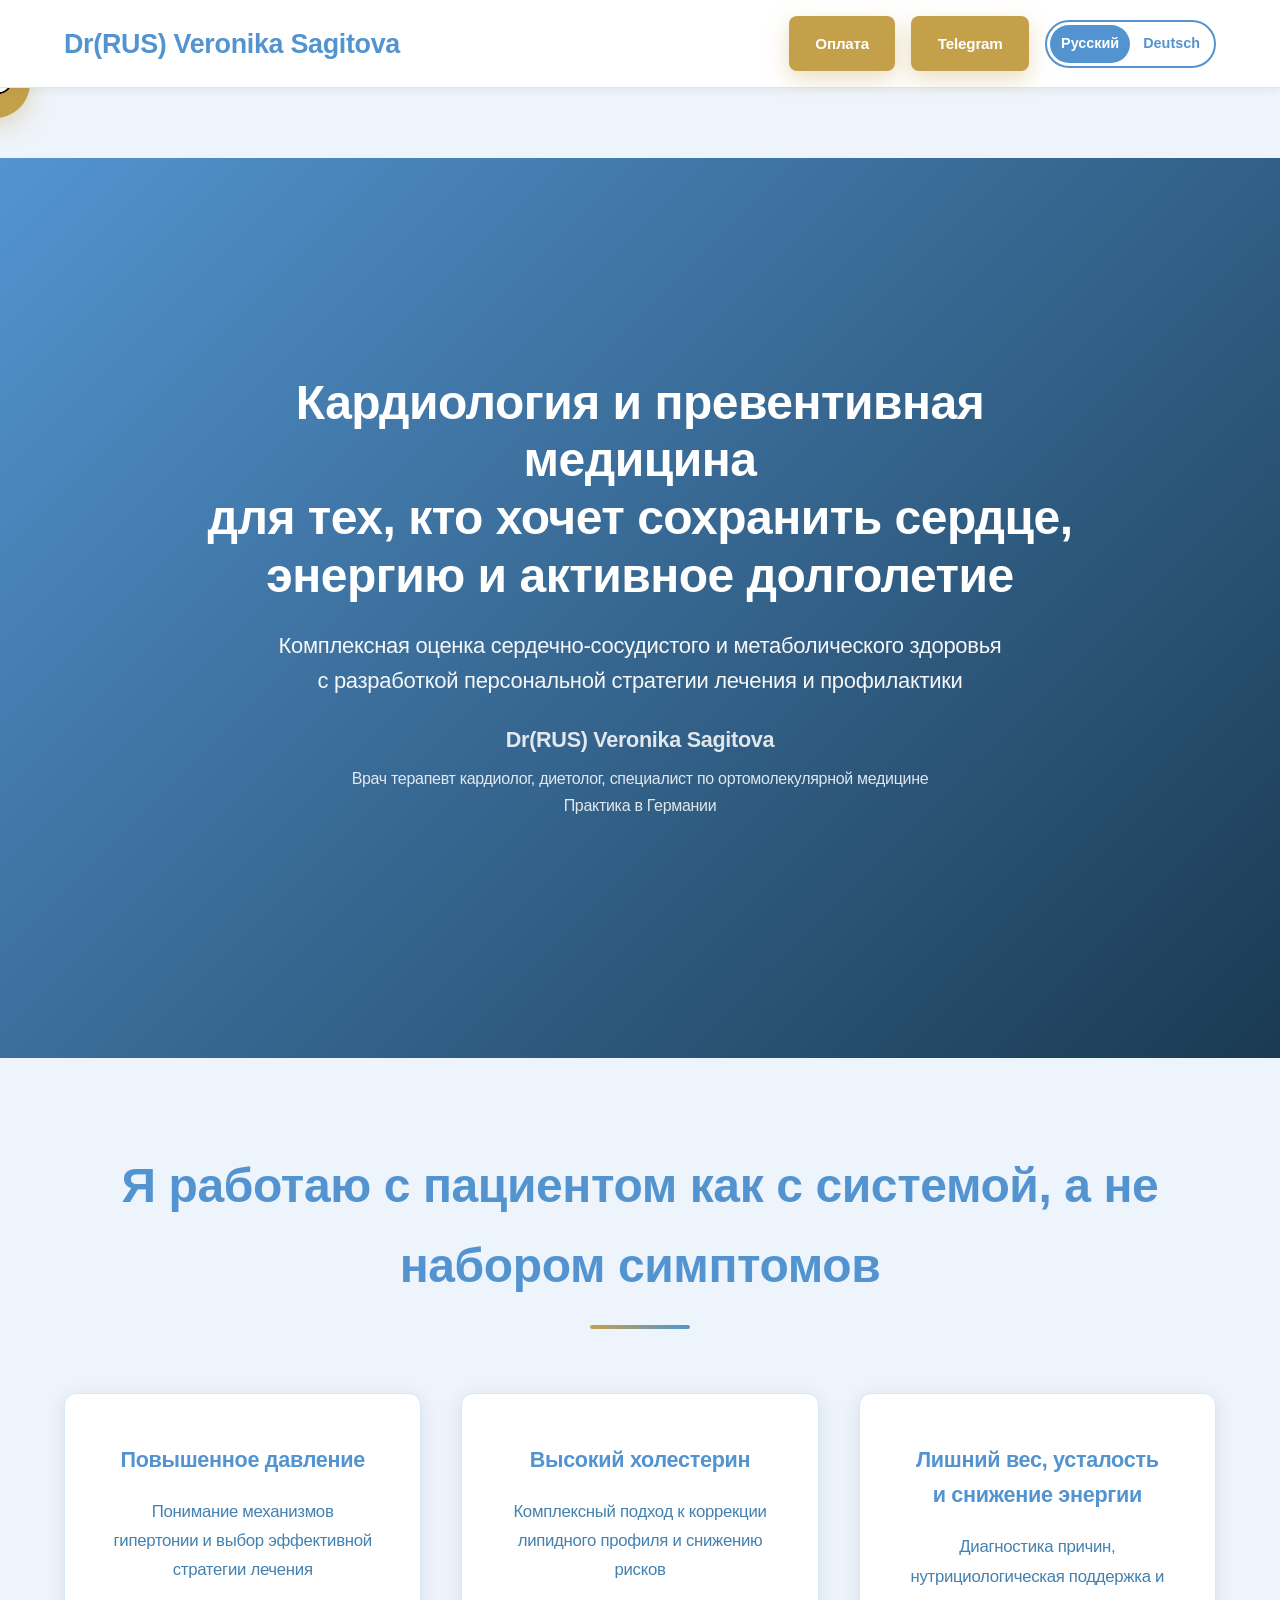
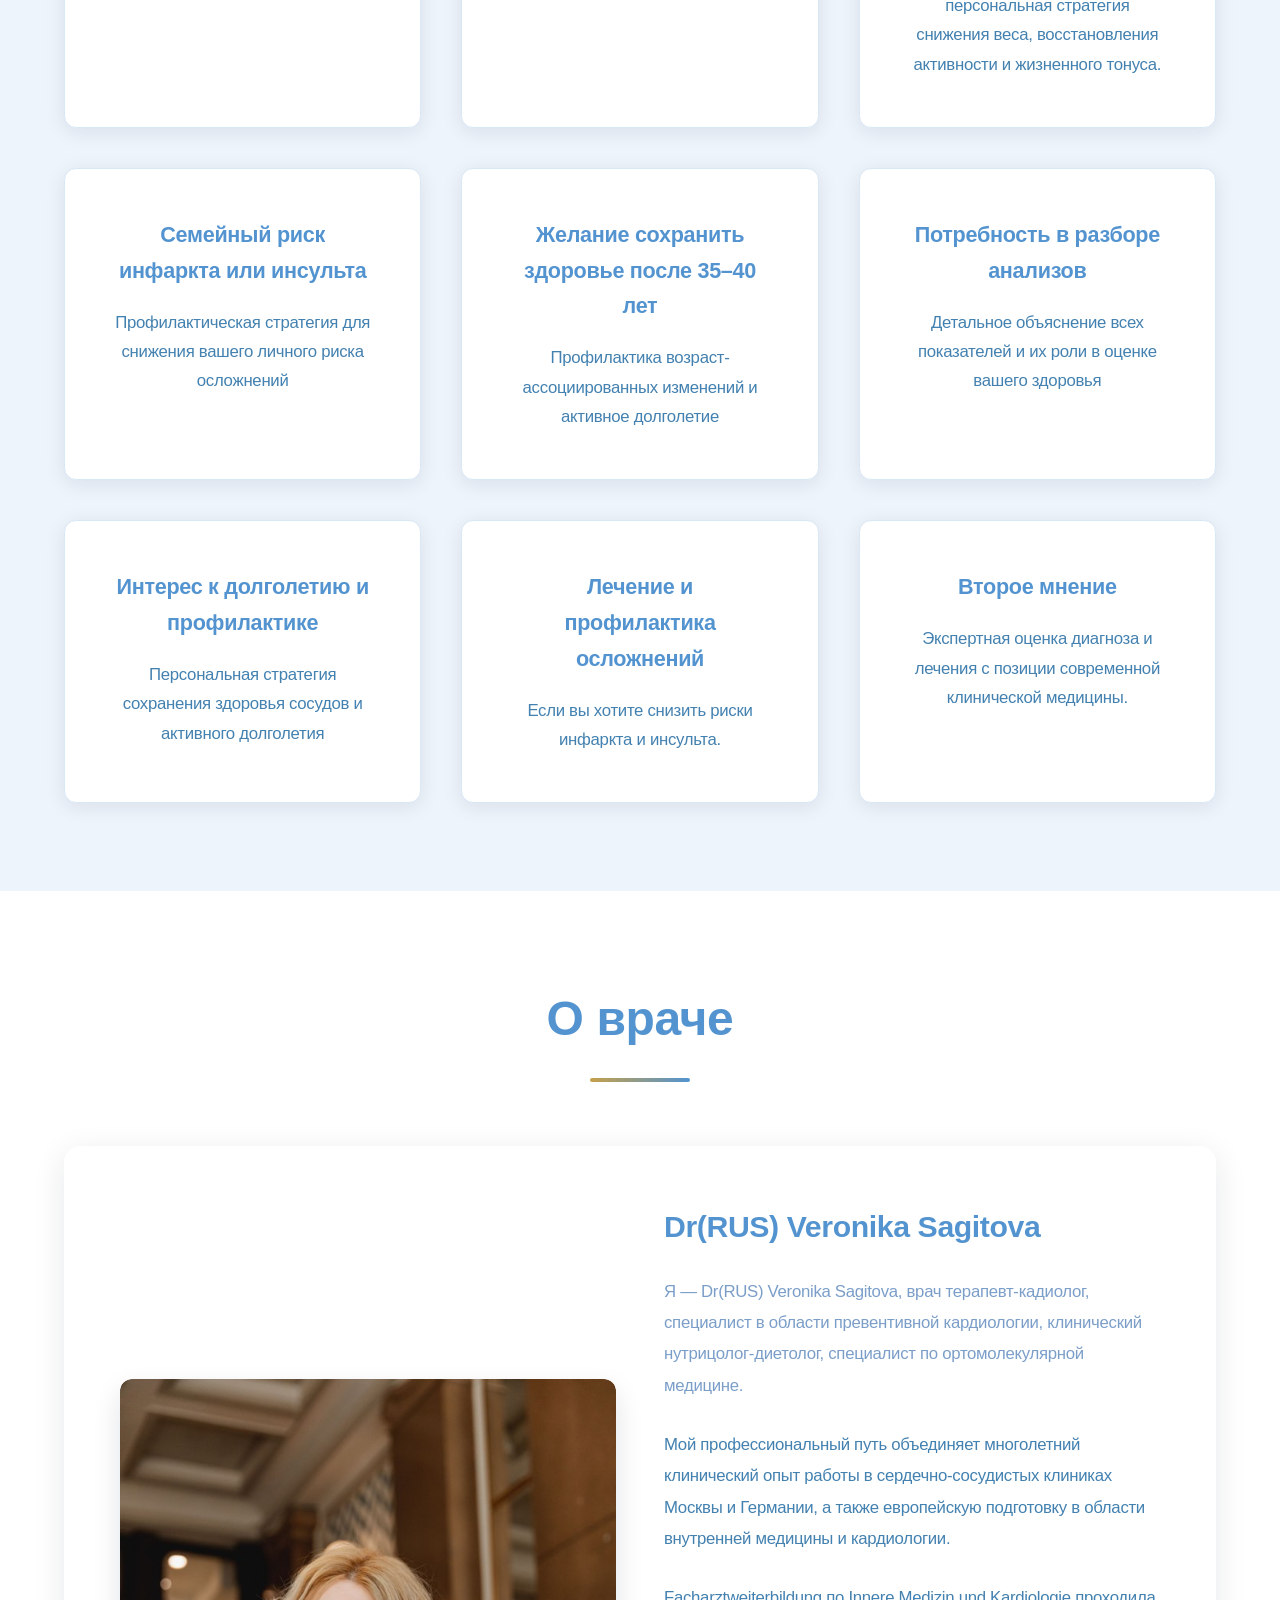
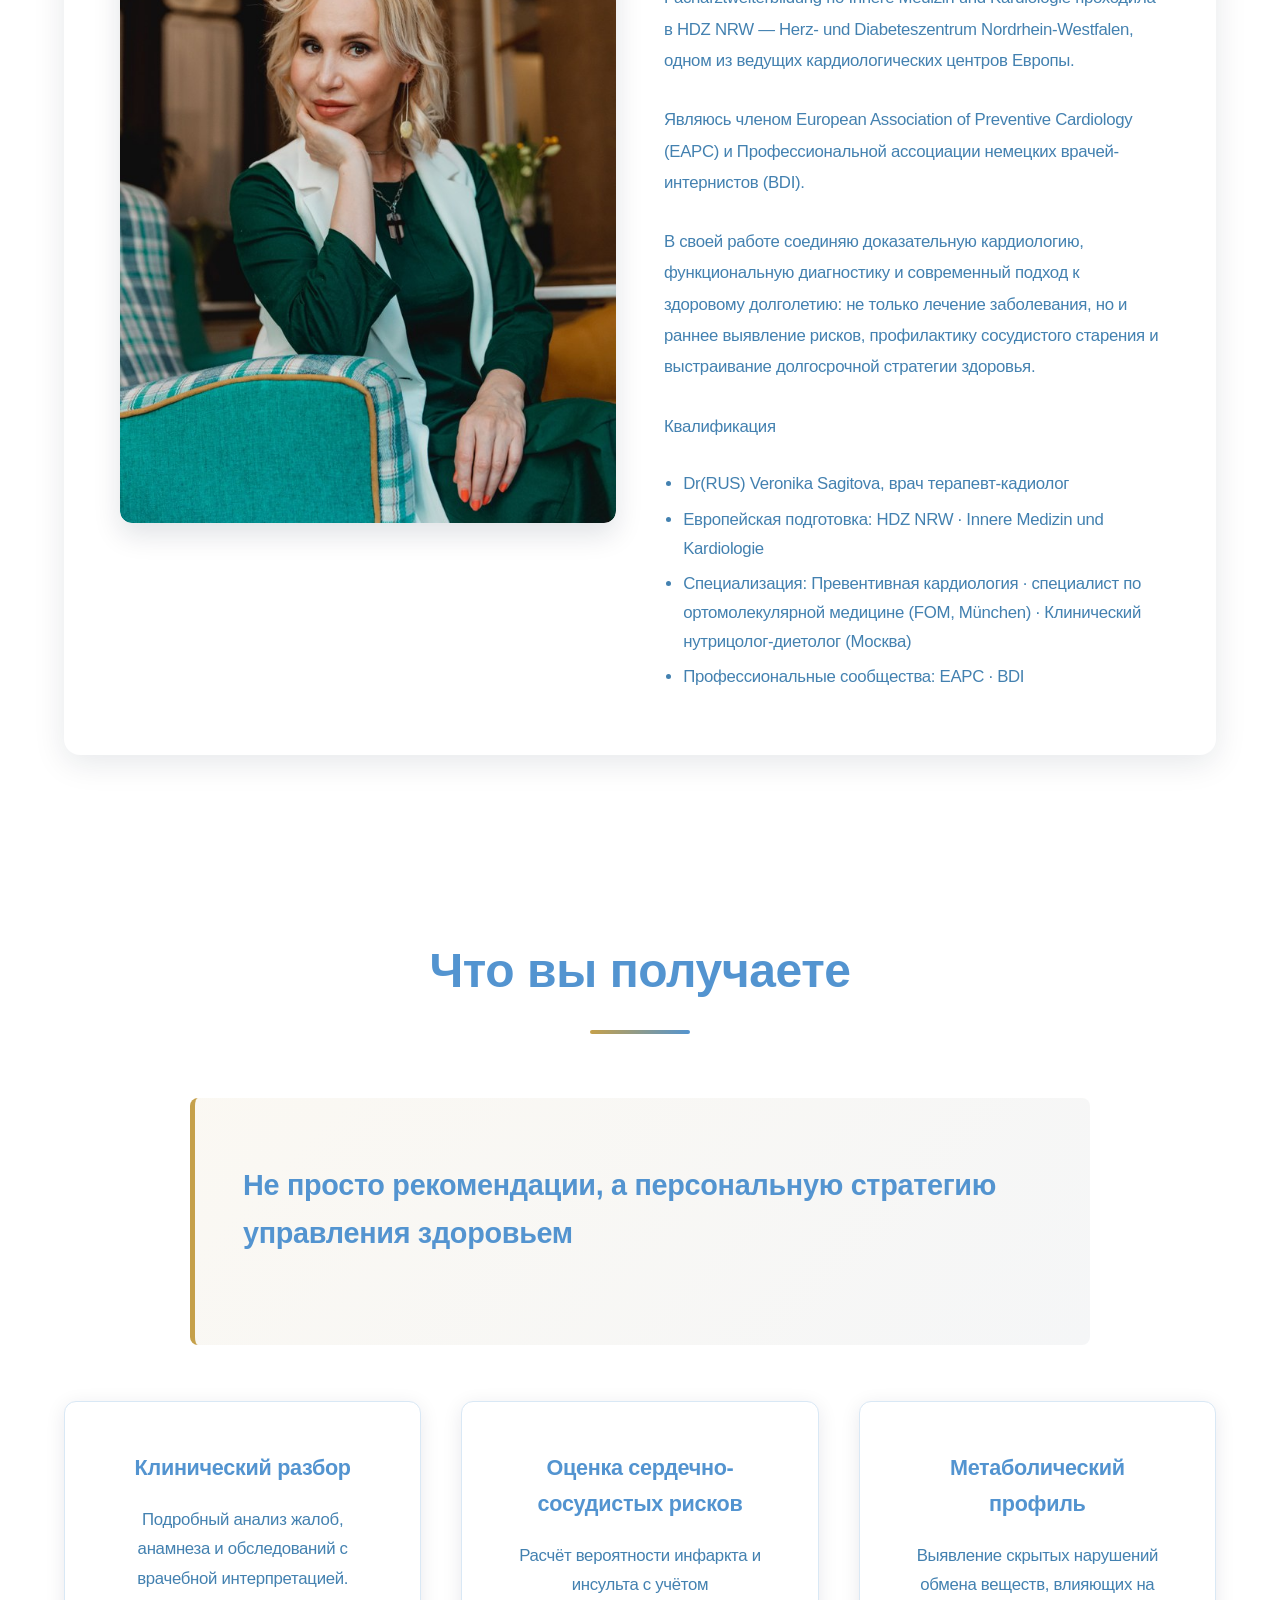
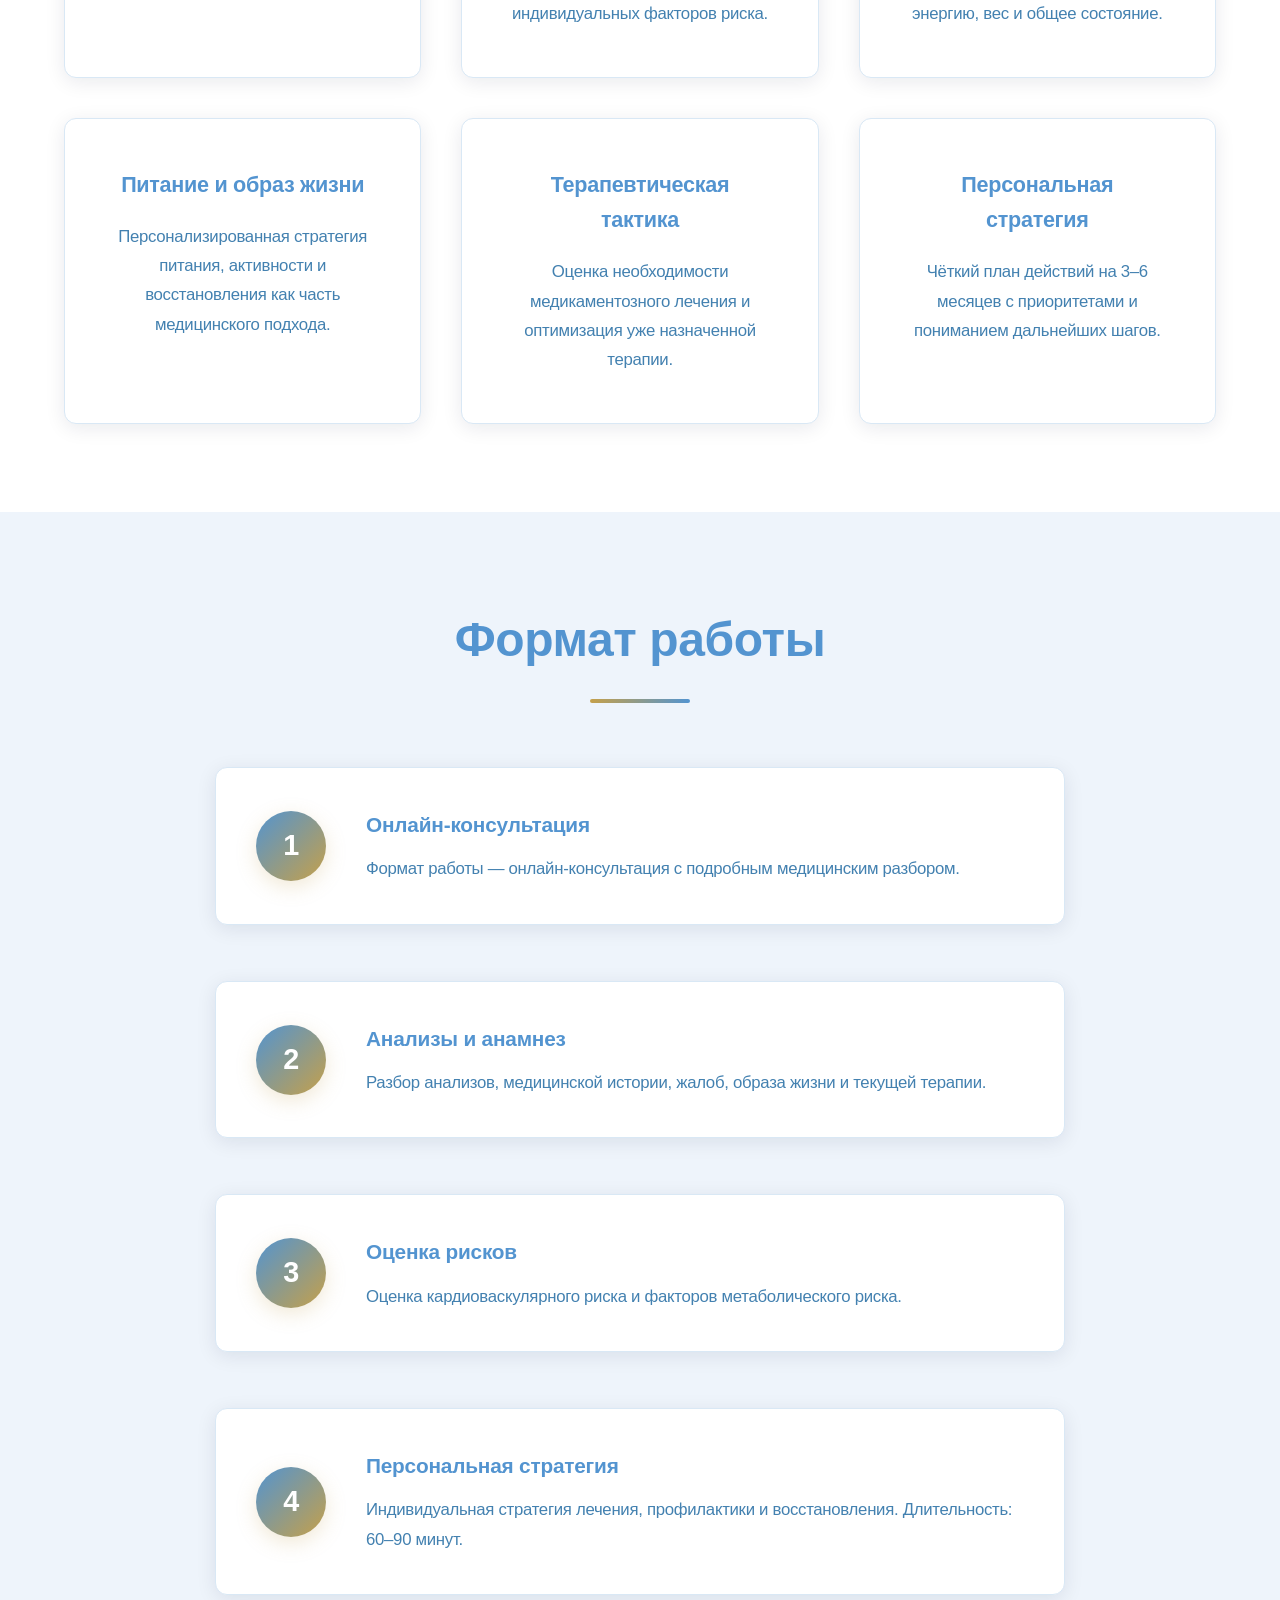
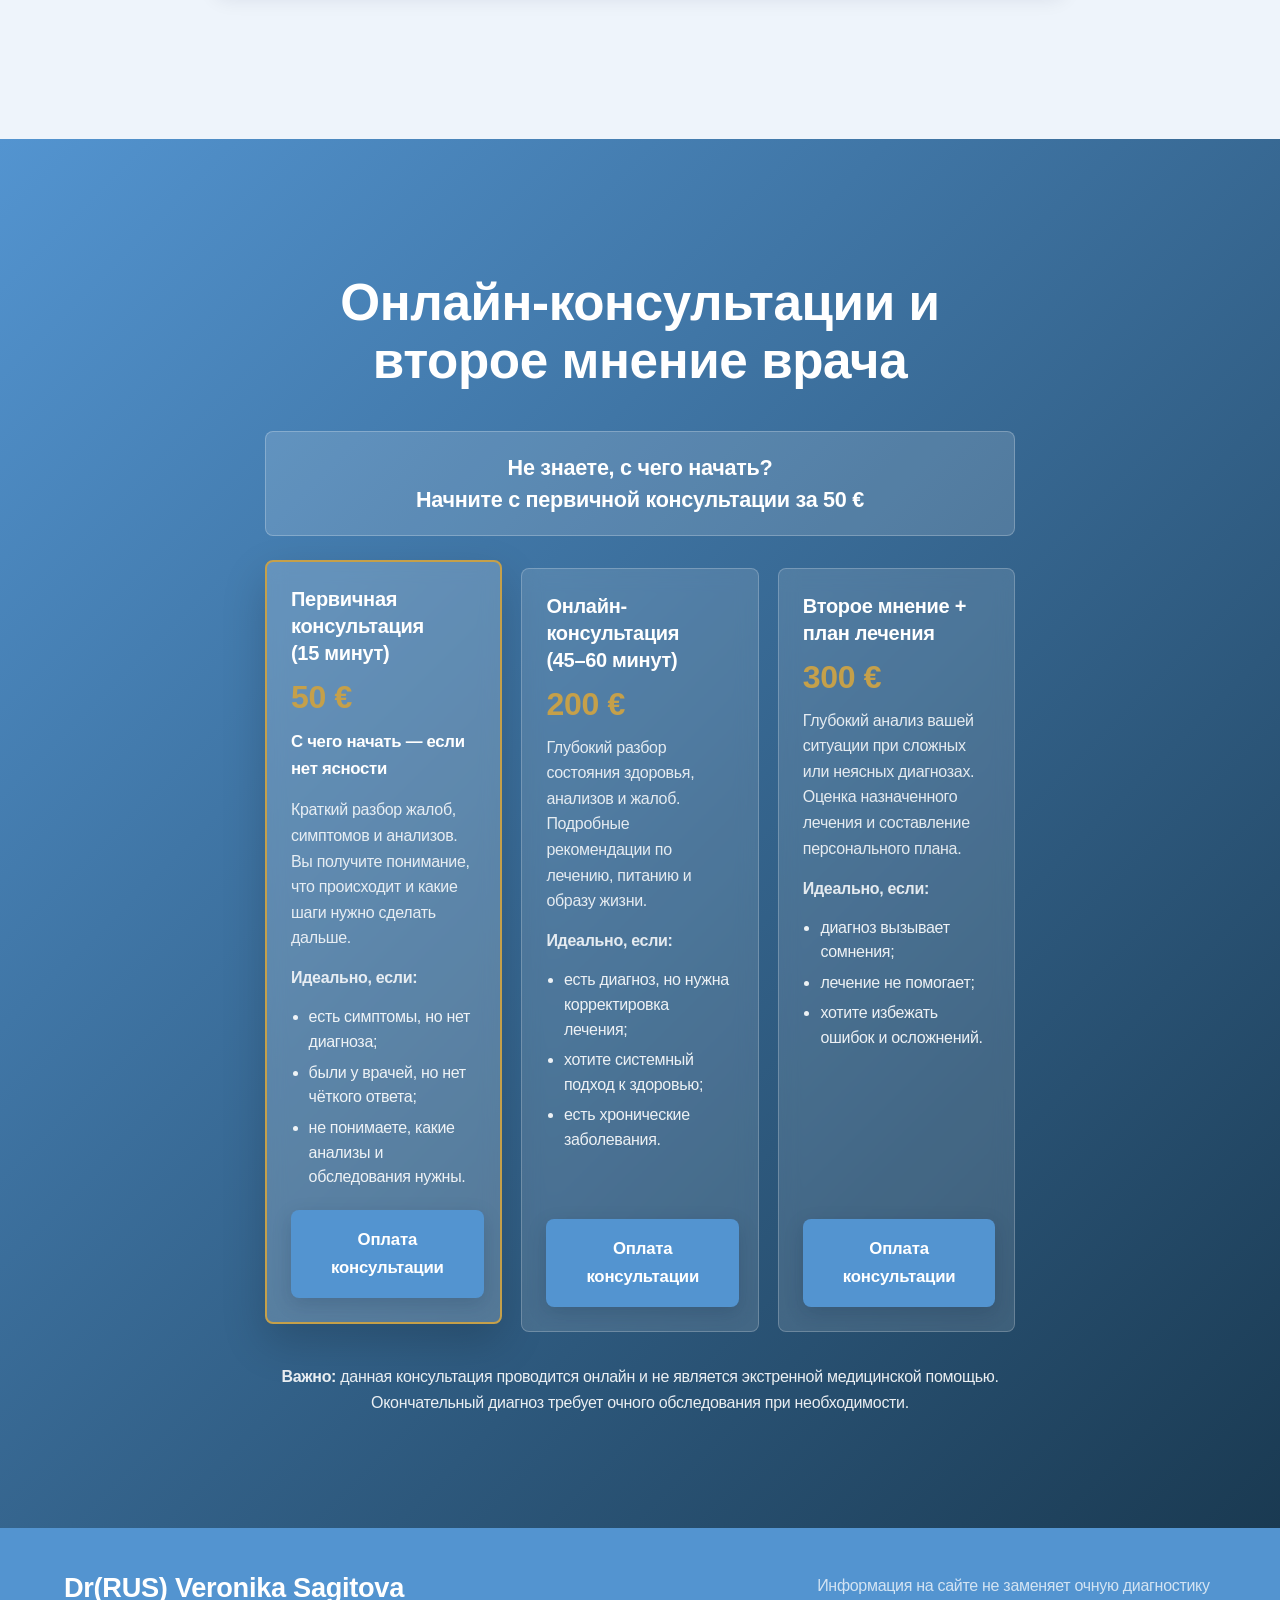
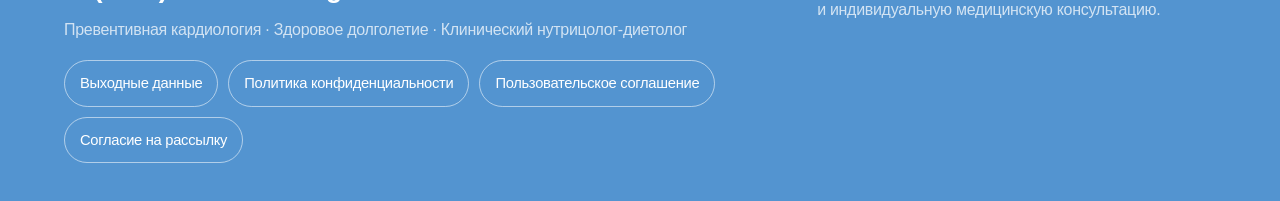
==== landing/index.html @ 9f0d7fa9 "Normalize website file line endings" ====
<!DOCTYPE html>
<html lang="ru">
<head>
    <meta charset="UTF-8">
    <meta name="viewport" content="width=device-width, initial-scale=1.0">
    <title>Dr(RUS) Veronika Sagitova | Профилактическая кардиология и долголетие</title>
    <style>
        * {
            margin: 0;
            padding: 0;
            box-sizing: border-box;
        }

        :root {
            --primary-color: #5394d0;
            --accent-gold: #c5a04a;
            --light-bg: #eef4fb;
            --white: #ffffff;
            --dark-text: #7b9ec9;
            --light-text: #4381b0;
            --border-color: #d9e8f5;
            --transition: all 0.4s cubic-bezier(0.4, 0, 0.2, 1);
        }

        html {
            scroll-behavior: smooth;
        }

        body {
            font-family: -apple-system, BlinkMacSystemFont, 'Segoe UI', 'Roboto', 'Oxygen', 'Ubuntu', 'Cantarell', sans-serif;
            background-color: var(--light-bg);
            color: var(--dark-text);
            line-height: 1.65;
            font-weight: 400;
            letter-spacing: -0.3px;
        }

        /* Header */
        header {
            background-color: var(--white);
            padding: 1rem 0;
            border-bottom: 1px solid var(--border-color);
            position: sticky;
            top: 0;
            z-index: 100;
            box-shadow: 0 2px 8px rgba(0, 26, 51, 0.06);
        }

        .header-content {
            max-width: 1200px;
            margin: 0 auto;
            padding: 0 1.5rem;
            display: flex;
            justify-content: space-between;
            align-items: center;
        }

        .logo {
            font-size: 1.5rem;
            font-weight: 700;
            color: var(--primary-color);
            text-decoration: none;
        }

        .logo span {
            color: var(--accent-gold);
        }

        .logo .logo-first {
            color: #4f9f75;
        }

        .logo .logo-last {
            color: var(--accent-gold);
        }
        .header-links {
            display: flex;
            align-items: center;
            gap: 1rem;
            flex-wrap: wrap;
        }

        .header-links a {
            color: var(--primary-color);
            text-decoration: none;
            font-size: 0.95rem;
            padding: 0.65rem 0.85rem;
            border-radius: 8px;
            transition: var(--transition);
        }

        .header-links a:hover {
            background-color: rgba(201, 169, 97, 0.12);
        }

        .header-links .btn {
            min-width: auto;
            padding: 0.9rem 1.4rem;
            font-size: 0.95rem;
        }

        .header-links .payment-cta,
        .header-links .telegram-cta {
            background-color: var(--accent-gold);
            color: var(--white);
            font-weight: 700;
            padding: 0.95rem 1.65rem;
            box-shadow: 0 8px 22px rgba(197, 160, 74, 0.35);
        }

        .header-links .payment-cta:hover,
        .header-links .telegram-cta:hover {
            background-color: #b58d36;
            color: var(--white);
            transform: translateY(-2px);
            box-shadow: 0 12px 28px rgba(197, 160, 74, 0.45);
        }

        .header-links .whatsapp-cta {
            background-color: #4f9f75;
            color: var(--white);
            font-weight: 700;
            padding: 0.95rem 1.35rem;
            box-shadow: 0 8px 22px rgba(79, 159, 117, 0.28);
        }

        .header-links .whatsapp-cta:hover {
            background-color: #3f8560;
            color: var(--white);
            transform: translateY(-2px);
            box-shadow: 0 12px 28px rgba(79, 159, 117, 0.38);
        }

        .hero-location {
            font-size: 1rem;
            opacity: 0.85;
            margin-bottom: 1.5rem;
            line-height: 1.7;
            max-width: 720px;
            margin-left: auto;
            margin-right: auto;
        }

        /* Buttons */
        .btn {
            padding: 1rem 2.5rem;
            border: none;
            border-radius: 8px;
            font-size: 1.05rem;
            font-weight: 600;
            cursor: pointer;
            transition: var(--transition);
            text-decoration: none;
            display: inline-block;
            text-align: center;
            box-shadow: 0 6px 20px rgba(0, 26, 51, 0.16);
            letter-spacing: -0.2px;
        }

        .btn-primary {
            background-color: var(--primary-color);
            color: var(--white);
        }

        .btn-primary:hover {
            background-color: #000d1a;
            transform: translateY(-4px);
            box-shadow: 0 12px 28px rgba(0, 26, 51, 0.3);
        }

        .btn-secondary {
            background-color: var(--accent-gold);
            color: var(--white);
        }

        .btn-secondary:hover {
            background-color: #b8985a;
            transform: translateY(-4px);
            box-shadow: 0 12px 28px rgba(201, 169, 97, 0.35);
        }

        /* Floating Button */
        .floating-btn {
            position: fixed;
            bottom: 2.5rem;
            right: 2.5rem;
            z-index: 1000;
            width: 70px;
            height: 70px;
            border-radius: 50%;
            background-color: var(--accent-gold);
            color: var(--white);
            display: flex;
            align-items: center;
            justify-content: center;
            font-size: 1.8rem;
            box-shadow: 0 8px 24px rgba(201, 169, 97, 0.4);
            transition: var(--transition);
            text-decoration: none;
            border: none;
            cursor: pointer;
        }

        .floating-btn:hover {
            transform: scale(1.12);
            box-shadow: 0 12px 32px rgba(201, 169, 97, 0.5);
        }

        /* Hero Section */
        .hero {
            background: linear-gradient(135deg, var(--primary-color) 0%, #1a3a52 100%);
            color: var(--white);
            padding: 8rem 1.5rem 6rem;
            text-align: center;
            min-height: 100vh;
            display: flex;
            align-items: center;
            justify-content: center;
        }

        .hero-content {
            max-width: 950px;
        }

        .hero h1 {
            font-size: clamp(2.8rem, 6.5vw, 4.2rem);
            line-height: 1.15;
            margin-bottom: 2rem;
            font-weight: 700;
            letter-spacing: -0.5px;
        }

        .hero-subtitle {
            font-size: clamp(1.15rem, 3vw, 1.5rem);
            margin-bottom: 3.5rem;
            opacity: 0.95;
            font-weight: 400;
            line-height: 1.65;
            max-width: 800px;
            margin-left: auto;
            margin-right: auto;
        }

        .hero .btn {
            margin: 0 0.75rem;
            min-width: 300px;
        }

        /* Container */
        .container {
            max-width: 1200px;
            margin: 0 auto;
            padding: 0 1.5rem;
        }

        /* Sections */
        section {
            padding: 5.5rem 0;
        }

        section.alternate {
            background-color: var(--white);
        }

        .section-title {
            font-size: clamp(2.2rem, 5vw, 3rem);
            margin-bottom: 4rem;
            text-align: center;
            color: var(--primary-color);
            position: relative;
            padding-bottom: 1.5rem;
            font-weight: 700;
            letter-spacing: -0.4px;
        }

        .section-title::after {
            content: '';
            position: absolute;
            bottom: 0;
            left: 50%;
            transform: translateX(-50%);
            width: 100px;
            height: 4px;
            background: linear-gradient(90deg, var(--accent-gold), var(--primary-color));
            border-radius: 2px;
        }

        /* About Doctor Section */
        .about-content {
            display: grid;
            grid-template-columns: 1fr 1fr;
            gap: 4.5rem;
            align-items: center;
        }

        .about-text h3 {
            color: var(--primary-color);
            font-size: 1.8rem;
            margin-bottom: 2.5rem;
            font-weight: 700;
            letter-spacing: -0.4px;
        }

        .about-text p {
            color: var(--light-text);
            margin-bottom: 2rem;
            line-height: 1.85;
            font-size: 1.1rem;
        }

        .about-image {
            background: linear-gradient(135deg, var(--primary-color), var(--accent-gold));
            border-radius: 16px;
            aspect-ratio: 1;
            display: flex;
            align-items: center;
            justify-content: center;
            color: var(--white);
            font-size: 4.5rem;
            box-shadow: 0 20px 50px rgba(0, 26, 51, 0.22);
            overflow: hidden;
        }

        .about-image img {
            width: 100%;
            height: 100%;
            object-fit: cover;
        }

        /* Premium Doctor Card */
        .doctor-card {
            background: var(--white);
            border-radius: 16px;
            box-shadow: 0 8px 32px rgba(0, 26, 51, 0.1);
            overflow: hidden;
            display: grid;
            grid-template-columns: 1fr 1fr;
            gap: 3rem;
            align-items: center;
            padding: 3.5rem;
        }

        .doctor-photo {
            border-radius: 12px;
            overflow: hidden;
            box-shadow: 0 12px 28px rgba(0, 26, 51, 0.12);
        }

        .doctor-photo img {
            width: 100%;
            height: auto;
            display: block;
            border-radius: 12px;
        }

        .doctor-text h3 {
            color: var(--primary-color);
            font-size: 1.75rem;
            margin-bottom: 1.5rem;
            font-weight: 700;
            letter-spacing: -0.4px;
        }

        .doctor-text p {
            color: var(--light-text);
            margin-bottom: 1.8rem;
            line-height: 1.85;
            font-size: 1.05rem;
        }

        .doctor-text p:first-of-type {
            color: var(--dark-text);
            font-weight: 500;
        }

        /* Premium Quote Section */
        .premium-quote {
            max-width: 800px;
            margin: 0 auto;
            padding: 4rem 3rem;
            background: linear-gradient(135deg, rgba(201, 169, 97, 0.08), rgba(0, 26, 51, 0.04));
            border-left: 5px solid var(--accent-gold);
            border-radius: 8px;
            text-align: center;
            margin-top: 5rem;
        }

        .premium-quote h2 {
            color: var(--primary-color);
            font-size: 1.8rem;
            margin-bottom: 1.5rem;
            font-weight: 700;
            letter-spacing: -0.3px;
        }

        .premium-quote p {
            color: var(--light-text);
            font-size: 1.1rem;
            line-height: 1.85;
        }

        /* List Sections */
        .list-grid {
            display: grid;
            grid-template-columns: repeat(auto-fit, minmax(300px, 1fr));
            gap: 2.5rem;
            margin-top: 3.5rem;
        }

        .list-item {
            background: var(--white);
            padding: 3rem;
            border-radius: 12px;
            text-align: center;
            transition: var(--transition);
            box-shadow: 0 4px 20px rgba(0, 26, 51, 0.09);
            border: 1px solid var(--border-color);
        }

        .list-item:hover {
            box-shadow: 0 16px 40px rgba(0, 26, 51, 0.14);
            transform: translateY(-8px);
        }

        .list-item h3 {
            color: var(--primary-color);
            margin-bottom: 1.2rem;
            font-size: 1.35rem;
            font-weight: 700;
            letter-spacing: -0.3px;
        }

        .list-item p {
            color: var(--light-text);
            font-size: 1.05rem;
            line-height: 1.75;
        }

        /* Steps Section */
        .steps-container {
            max-width: 850px;
            margin: 0 auto;
        }

        .step {
            display: flex;
            align-items: center;
            margin-bottom: 3.5rem;
            padding: 2.5rem;
            background: var(--white);
            border-radius: 12px;
            box-shadow: 0 4px 20px rgba(0, 26, 51, 0.09);
            transition: var(--transition);
            border: 1px solid var(--border-color);
        }

        .step:hover {
            box-shadow: 0 16px 40px rgba(0, 26, 51, 0.14);
            transform: translateY(-6px);
        }

        .step-number {
            width: 70px;
            height: 70px;
            background: linear-gradient(135deg, var(--primary-color), var(--accent-gold));
            color: var(--white);
            border-radius: 50%;
            display: flex;
            align-items: center;
            justify-content: center;
            font-size: 1.8rem;
            font-weight: 700;
            margin-right: 2.5rem;
            flex-shrink: 0;
            box-shadow: 0 6px 20px rgba(201, 169, 97, 0.25);
        }

        .step-content h3 {
            color: var(--primary-color);
            margin-bottom: 0.75rem;
            font-size: 1.3rem;
            font-weight: 700;
            letter-spacing: -0.2px;
        }

        .step-content p {
            color: var(--light-text);
            font-size: 1.05rem;
            line-height: 1.75;
        }

        /* Final Section */
        .final-section {
            background: linear-gradient(135deg, var(--primary-color) 0%, #1a3a52 100%);
            color: var(--white);
            padding: 7rem 1.5rem;
            text-align: center;
        }

        .final-content {
            max-width: 750px;
            margin: 0 auto;
        }

        .final-content h2 {
            font-size: clamp(2.2rem, 5vw, 3.2rem);
            margin-bottom: 2.5rem;
            font-weight: 700;
            letter-spacing: -0.4px;
        }

        .final-content p {
            font-size: 1.2rem;
            margin-bottom: 3.5rem;
            opacity: 0.95;
            line-height: 1.75;
        }

        /* Footer */
        footer {
            display: grid;
            grid-template-columns: 1fr minmax(260px, 0.55fr);
            gap: 28px;
            background-color: var(--primary-color);
            color: var(--white);
            text-align: left;
            padding: 38px clamp(18px, 5vw, 72px);
            font-size: 1rem;
        }

        footer strong {
            display: block;
            font-size: 1.7rem;
            font-weight: 700;
            margin-bottom: 0.4rem;
        }

        footer p {
            margin: 0.45rem 0 0;
            color: rgba(255, 255, 255, 0.74);
            line-height: 1.5;
        }

        .footer-legal {
            display: flex;
            flex-wrap: wrap;
            gap: 10px;
            margin-top: 18px;
        }

        .footer-link {
            display: inline-flex;
            width: fit-content;
            padding: 10px 15px;
            border: 1px solid rgba(255, 255, 255, 0.55);
            border-radius: 999px;
            color: var(--white);
            font-size: 0.92rem;
            text-decoration: none;
            transition: background 0.25s ease, border-color 0.25s ease;
        }

        .footer-link:hover {
            background: rgba(255, 255, 255, 0.12);
            border-color: rgba(255, 255, 255, 0.9);
        }

        /* FAQ Section */
        .faq-grid {
            display: grid;
            grid-template-columns: repeat(auto-fit, minmax(350px, 1fr));
            gap: 2rem;
            margin-top: 3.5rem;
        }

        .faq-item {
            background: var(--white);
            border-radius: 12px;
            overflow: hidden;
            box-shadow: 0 4px 20px rgba(0, 26, 51, 0.09);
            transition: var(--transition);
            border: 1px solid var(--border-color);
        }

        .faq-item:hover {
            box-shadow: 0 16px 40px rgba(0, 26, 51, 0.14);
            transform: translateY(-4px);
        }

        summary.faq-question {
            list-style: none;
        }

        .faq-question {
            width: 100%;
            border: 0;
            appearance: none;
            -webkit-appearance: none;
            color: inherit;
            font: inherit;
            text-align: left;
            padding: 2rem;
            background: linear-gradient(135deg, rgba(0, 26, 51, 0.02), rgba(201, 169, 97, 0.02));
            cursor: pointer;
            display: flex;
            justify-content: space-between;
            align-items: center;
            user-select: none;
        }

        .faq-question::-webkit-details-marker {
            display: none;
        }

        .faq-question::marker {
            content: '';
        }

        .faq-question .faq-title {
            color: var(--primary-color);
            font-size: 1.15rem;
            font-weight: 700;
            margin: 0;
            letter-spacing: -0.2px;
        }

        .faq-toggle {
            font-size: 1.5rem;
            color: var(--accent-gold);
            transition: var(--transition);
            flex-shrink: 0;
            margin-left: 1rem;
        }

        .faq-item[open] .faq-toggle {
            transform: rotate(180deg);
        }

        .faq-answer {
            max-height: 0;
            overflow: hidden;
            transition: max-height 0.4s ease-out;
        }

        .faq-item[open] .faq-answer {
            max-height: 300px;
        }

        .faq-answer-content {
            padding: 0 2rem 2rem;
            color: var(--light-text);
            font-size: 1.05rem;
            line-height: 1.8;
        }

        /* Responsive */
        @media (max-width: 768px) {
            .hero {
                padding: 6rem 1.5rem 4rem;
                min-height: auto;
            }

            .hero h1 {
                font-size: 2.5rem;
            }

            .hero-subtitle {
                font-size: 1.15rem;
                margin-bottom: 2.5rem;
            }

            .hero .btn {
                display: block;
                margin: 0.75rem auto;
                min-width: auto;
                max-width: 100%;
            }

            section {
                padding: 3.5rem 0;
            }

            .about-content {
                grid-template-columns: 1fr;
                gap: 3rem;
            }

            .about-image {
                order: -1;
            }

            .doctor-card {
                grid-template-columns: 1fr;
                gap: 2.5rem;
                padding: 2.5rem;
            }

            .doctor-card .doctor-photo {
                order: -1;
            }

            .doctor-text h3 {
                font-size: 1.5rem;
            }

            .doctor-text p {
                font-size: 1rem;
            }

            .list-grid,
            .faq-grid {
                grid-template-columns: 1fr;
            }

            .step {
                flex-direction: column;
                text-align: center;
            }

            .step-number {
                margin-right: 0;
                margin-bottom: 1.5rem;
            }

            .floating-btn {
                bottom: 1.5rem;
                right: 1.5rem;
                width: 60px;
                height: 60px;
                font-size: 1.5rem;
            }
        }

        @media (max-width: 480px) {
            .header-content {
                flex-direction: column;
                gap: 1rem;
            }

            .logo {
                font-size: 1.4rem;
            }

            .hero h1 {
                font-size: 2rem;
            }

            .hero-subtitle {
                font-size: 1rem;
            }

            .hero .btn {
                padding: 0.9rem 1.8rem;
                font-size: 0.95rem;
                min-width: 200px;
            }

            section {
                padding: 2.5rem 0;
            }

            .section-title {
                font-size: 1.8rem;
                margin-bottom: 2.5rem;
            }

            .list-item {
                padding: 2rem;
            }

            .list-item h3 {
                font-size: 1.15rem;
            }

            .list-item p {
                font-size: 0.95rem;
            }

            .final-content h2 {
                font-size: 2rem;
            }

            .final-content p {
                font-size: 1.05rem;
            }

            .doctor-card {
                padding: 2rem;
                gap: 1.5rem;
            }

            .doctor-text h3 {
                font-size: 1.3rem;
                margin-bottom: 1rem;
            }

            .doctor-text p {
                font-size: 0.95rem;
                margin-bottom: 1.2rem;
            }

            .floating-btn {
                bottom: 1rem;
                right: 1rem;
                width: 56px;
                height: 56px;
            }
        }
        /* Mobile and clickability polish */
        html {
            scroll-padding-top: 92px;
        }

        body {
            overflow-x: hidden;
        }

        a,
        button,
        .faq-question {
            -webkit-tap-highlight-color: rgba(197, 160, 74, 0.24);
            touch-action: manipulation;
        }

        a:focus-visible,
        button:focus-visible,
        .faq-question:focus-visible {
            outline: 3px solid rgba(197, 160, 74, 0.55);
            outline-offset: 4px;
        }

        .btn,
        .header-links a,
        .floating-btn,
        .faq-question {
            position: relative;
            z-index: 1;
        }

        .hero .btn {
            margin-top: 0.75rem;
        }

        .doctor-photo img,
        img {
            max-width: 100%;
            height: auto;
        }

        @media (max-width: 768px) {
            header {
                position: sticky;
            }

            .header-content {
                gap: 0.9rem;
            }

            .header-links,
            .header-links .payment-cta,
            .header-links .telegram-cta,
            .header-links .whatsapp-cta {
                width: 100%;
            }

            .header-links .payment-cta,
            .header-links .telegram-cta,
            .header-links .whatsapp-cta {
                display: flex;
                align-items: center;
                justify-content: center;
                min-height: 48px;
                padding: 0.9rem 1rem;
            }

            .hero[style] {
                padding: 3.75rem 1rem 3rem !important;
                min-height: auto;
            }

            .hero-content[style] {
                max-width: 100% !important;
            }

            .hero h1[style] {
                font-size: clamp(2rem, 10vw, 3rem) !important;
                line-height: 1.15 !important;
                margin-bottom: 1.25rem !important;
            }

            .hero-subtitle[style] {
                font-size: clamp(1.05rem, 5vw, 1.25rem) !important;
                line-height: 1.55 !important;
                margin-bottom: 1rem !important;
            }

            .header-links .whatsapp-cta {
            background-color: #4f9f75;
            color: var(--white);
            font-weight: 700;
            padding: 0.95rem 1.35rem;
            box-shadow: 0 8px 22px rgba(79, 159, 117, 0.28);
        }

        .header-links .whatsapp-cta:hover {
            background-color: #3f8560;
            color: var(--white);
            transform: translateY(-2px);
            box-shadow: 0 12px 28px rgba(79, 159, 117, 0.38);
        }

        .hero-location {
                font-size: 1rem;
                margin-bottom: 1.25rem;
            }

            .btn {
                width: min(100%, 360px);
                min-height: 48px;
                display: inline-flex;
                align-items: center;
                justify-content: center;
                padding: 0.95rem 1.25rem;
                white-space: normal;
            }

            .doctor-card,
            .list-item,
            .premium-quote,
            .step,
            .faq-item,
            .final-content {
                border-radius: 8px;
            }

            summary.faq-question {
            list-style: none;
        }

        .faq-question {
            width: 100%;
            border: 0;
            appearance: none;
            -webkit-appearance: none;
            color: inherit;
            font: inherit;
            text-align: left;
                min-height: 56px;
            }
        }

        @media (max-width: 480px) {
            .container,
            .header-content {
                padding-left: 1rem;
                padding-right: 1rem;
            }

            .header-content {
                align-items: stretch;
            }

            .logo {
                text-align: center;
                line-height: 1.2;
            }

            .hero h1[style] {
                font-size: clamp(1.8rem, 9vw, 2.35rem) !important;
            }

            .section-title {
                line-height: 1.18;
            }

            .doctor-card,
            .list-item,
            .premium-quote,
            .step,
            .faq-question,
            .faq-answer-content,
            .final-content {
                padding-left: 1.25rem;
                padding-right: 1.25rem;
            }

            .floating-btn {
                z-index: 1100;
            }

            footer {
                padding-bottom: 5rem;
                grid-template-columns: 1fr;
            }
        }

        /* Animations */
        @keyframes fadeInUp {
            from {
                opacity: 0;
                transform: translateY(40px);
            }
            to {
                opacity: 1;
                transform: translateY(0);
            }
        }

        section {
            animation: fadeInUp 0.9s ease-out;
        }

        .hero {
            animation: fadeInUp 1.1s ease-out;
        }
        .doctor-list {
            margin: 0.5rem 0 0;
            padding-left: 1.2rem;
            color: var(--light-text);
            font-size: 1.05rem;
            line-height: 1.7;
        }

        .doctor-list li {
            margin-bottom: 0.45rem;
        }
        .site-name,
        .doctor-name,
        .logo .site-name {
            color: var(--primary-color);
            font-weight: 800;
        }

        .logo .site-name {
            font-size: 1.12em;
        }

        .hero-location .doctor-name {
            display: inline-block;
            font-size: 1.35em;
            margin-bottom: 0.35rem;
        color: var(--white);
        }

        .doctor-text h3 .doctor-name {
            font-size: 1.08em;
        }
        .stripe-actions {
            display: flex;
            justify-content: center;
            align-items: center;
            gap: 1rem;
            flex-wrap: wrap;
            margin-top: 2rem;
        }

        .stripe-actions .btn {
            min-width: 260px;
        }

        @media (max-width: 640px) {
            .stripe-actions {
                flex-direction: column;
                align-items: stretch;
            }

            .stripe-actions .btn {
                width: 100%;
                min-width: 0;
            }
        }
        .payment-note {
            margin-top: 0.8rem;
            font-size: 0.95rem;
            color: rgba(255, 255, 255, 0.88);
            text-align: center;
        }
        .payment-method {
            margin: 1.2rem 0 -0.8rem;
            font-weight: 700;
            letter-spacing: 0;
        }
        .pricing-intro {
            max-width: 880px;
            margin: 0 auto 2.4rem;
            font-size: 1.25rem;
            line-height: 1.7;
            color: rgba(255, 255, 255, 0.94);
            font-weight: 700;
        }

        .pricing-grid {
            display: grid;
            grid-template-columns: repeat(3, minmax(0, 1fr));
            gap: 1.2rem;
            margin: 2rem auto;
            max-width: 1120px;
            text-align: left;
        }

        .pricing-card {
            background: rgba(255, 255, 255, 0.12);
            border: 1px solid rgba(255, 255, 255, 0.22);
            border-radius: 8px;
            padding: 1.5rem;
            display: flex;
            flex-direction: column;
            gap: 0.9rem;
            backdrop-filter: blur(10px);
        }

        .pricing-card h3 {
            color: var(--white);
            font-size: 1.25rem;
            line-height: 1.35;
            margin: 0;
        }

        .pricing-price {
            color: var(--accent-gold);
            font-size: 2rem;
            font-weight: 800;
            line-height: 1;
        }

        .pricing-card p {
            color: rgba(255, 255, 255, 0.9);
            font-size: 1rem;
            line-height: 1.6;
            margin: 0;
        }

        .pricing-card .btn {
            margin-top: auto;
            width: 100%;
            text-align: center;
        }

        .pricing-warning {
            max-width: 880px;
            margin: 2rem auto 0;
            color: rgba(255, 255, 255, 0.9);
            font-size: 1rem;
            line-height: 1.65;
            text-align: center;
        }

        @media (max-width: 900px) {
            .pricing-grid {
                grid-template-columns: 1fr;
            }
        }
        .pricing-title {
            color: var(--white);
            font-size: clamp(2rem, 4vw, 3rem);
            line-height: 1.15;
            margin: 1.4rem auto 0.6rem;
        }
        .pricing-lead {
            max-width: 820px;
            margin: 1.4rem auto 2rem;
            padding: 1.25rem 1.5rem;
            border-radius: 8px;
            background: rgba(255, 255, 255, 0.14);
            border: 1px solid rgba(255, 255, 255, 0.24);
            color: var(--white);
            font-size: 1.35rem;
            font-weight: 800;
            line-height: 1.45;
        }

        .pricing-card.featured {
            background: rgba(255, 255, 255, 0.18);
            border: 2px solid var(--accent-gold);
            transform: translateY(-0.5rem);
            box-shadow: 0 18px 44px rgba(0, 0, 0, 0.18);
        }

        .pricing-subtitle {
            color: var(--white);
            font-weight: 800;
            font-size: 1.05rem;
        }

        .pricing-card ul {
            margin: 0;
            padding-left: 1.1rem;
            color: rgba(255, 255, 255, 0.9);
            line-height: 1.55;
        }

        .pricing-card li {
            margin-bottom: 0.35rem;
        }

        .payment-buttons {
            display: grid;
            gap: 0.65rem;
            margin-top: auto;
        }

        @media (max-width: 900px) {
            .pricing-card.featured {
                transform: none;
            }
        }

        .language-switch {
            display: inline-flex;
            align-items: center;
            gap: 2px;
            min-height: 44px;
            padding: 3px;
            border: 2px solid var(--primary-color);
            border-radius: 999px;
            background: var(--white);
        }

        .language-switch button {
            min-height: 34px;
            padding: 7px 11px;
            border: 0;
            border-radius: 999px;
            background: transparent;
            color: var(--primary-color);
            cursor: pointer;
            font: inherit;
            font-size: 0.9rem;
            font-weight: 600;
        }

        .language-switch button.active {
            background: var(--primary-color);
            color: var(--white);
        }
    </style>
</head>
<body id="top">
    <!-- Header -->
    <header>
        <div class="header-content">
            <a href="#top" class="logo" aria-label="Наверх"><span class="site-name">Dr(RUS) Veronika Sagitova</span></a>
            <div class="header-links">
                <a href="#payment" class="btn payment-cta">Оплата</a>
                <a href="https://t.me/cardio_prevention" class="btn telegram-cta" target="_blank" rel="noopener">Telegram</a>
            </div>
        </div>
    </header>

    <!-- Floating Button -->
    <a href="https://t.me/cardio_prevention" target="_blank" rel="noopener" class="floating-btn" aria-label="Записаться в Telegram">💬</a>

        <section class="hero" style="padding:90px 20px; text-align:center;">
      <div class="hero-content" style="max-width:900px; margin:0 auto;">
        <h1 style="font-size:48px; line-height:1.2; margin-bottom:24px;">
          Кардиология и превентивная медицина<br>
          для тех, кто хочет сохранить сердце, энергию и активное долголетие
        </h1>

        <p class="hero-subtitle" style="font-size:22px; line-height:1.6; margin-bottom:24px;">
          Комплексная оценка сердечно-сосудистого и метаболического здоровья<br>
          с разработкой персональной стратегии лечения и профилактики
        </p>
        <p class="hero-location"><span class="doctor-name">Dr(RUS) Veronika Sagitova</span><br>Врач терапевт кардиолог, диетолог, специалист по ортомолекулярной медицине<br>Практика в Германии</p>
      </div>
    </section>
<!-- Solution Section -->
    <section>
        <div class="container">
            <h2 class="section-title">Я работаю с пациентом как с системой, а не набором симптомов</h2>
            <div class="list-grid">
                <div class="list-item"><h3>Повышенное давление</h3><p>Понимание механизмов гипертонии и выбор эффективной стратегии лечения</p></div>
                <div class="list-item"><h3>Высокий холестерин</h3><p>Комплексный подход к коррекции липидного профиля и снижению рисков</p></div>
                <div class="list-item"><h3>Лишний вес, усталость и снижение энергии</h3><p>Диагностика причин, нутрициологическая поддержка и персональная стратегия снижения веса, восстановления активности и жизненного тонуса.</p></div>
                <div class="list-item"><h3>Семейный риск инфаркта или инсульта</h3><p>Профилактическая стратегия для снижения вашего личного риска осложнений</p></div>
                <div class="list-item"><h3>Желание сохранить здоровье после 35–40 лет</h3><p>Профилактика возраст-ассоциированных изменений и активное долголетие</p></div>
                <div class="list-item"><h3>Потребность в разборе анализов</h3><p>Детальное объяснение всех показателей и их роли в оценке вашего здоровья</p></div>
                <div class="list-item"><h3>Интерес к долголетию и профилактике</h3><p>Персональная стратегия сохранения здоровья сосудов и активного долголетия</p></div>
                <div class="list-item"><h3>Лечение и профилактика осложнений</h3><p>Если вы хотите снизить риски инфаркта и инсульта.</p></div>
                <div class="list-item"><h3>Второе мнение</h3><p>Экспертная оценка диагноза и лечения с позиции современной клинической медицины.</p></div>
            </div>
        </div>
    </section>

    <!-- Doctor Premium Card Section -->
    <section class="alternate">
        <div class="container">
            <h2 class="section-title">О враче</h2>
            <div class="doctor-card">
                <div class="doctor-photo">
                    <img src="[data-uri]" alt="Dr(RUS) Veronika Sagitova, врач кардиолог, диетолог">
                </div>
                <div class="doctor-text">
                    <h3><span class="doctor-name">Dr(RUS) Veronika Sagitova</span></h3>
                    <p>Я — Dr(RUS) Veronika Sagitova, врач терапевт-кадиолог, специалист в области превентивной кардиологии, клинический нутрицолог-диетолог, специалист по ортомолекулярной медицине.</p>
                    <p>Мой профессиональный путь объединяет многолетний клинический опыт работы в сердечно-сосудистых клиниках Москвы и Германии, а также европейскую подготовку в области внутренней медицины и кардиологии.</p>
                    <p>Facharztweiterbildung по Innere Medizin und Kardiologie проходила в HDZ NRW — Herz- und Diabeteszentrum Nordrhein-Westfalen, одном из ведущих кардиологических центров Европы.</p>
                    <p>Являюсь членом European Association of Preventive Cardiology (EAPC) и Профессиональной ассоциации немецких врачей-интернистов (BDI).</p>
                    <p>В своей работе соединяю доказательную кардиологию, функциональную диагностику и современный подход к здоровому долголетию: не только лечение заболевания, но и раннее выявление рисков, профилактику сосудистого старения и выстраивание долгосрочной стратегии здоровья.</p>
                    <p>Квалификация</p>
                    <ul class="doctor-list">
                        <li>Dr(RUS) Veronika Sagitova, врач терапевт-кадиолог</li>
                        <li>Европейская подготовка: HDZ NRW · Innere Medizin und Kardiologie</li>
                        <li>Специализация: Превентивная кардиология · специалист по ортомолекулярной медицине (FOM, München) · Клинический нутрицолог-диетолог (Москва)</li>
                        <li>Профессиональные сообщества: EAPC · BDI</li>
                    </ul>
                </div>
            </div>
        </div>
    </section>

    <!-- What Included Section -->
    <section class="alternate">
        <div class="container">
            <h2 class="section-title">Что вы получаете</h2>
            <div class="premium-quote" style="margin: 0 auto 2.5rem; max-width: 900px; text-align:left;">
                <h2>Не просто рекомендации, а персональную стратегию управления здоровьем</h2>
            </div>
            <div class="list-grid">
                <div class="list-item"><h3>Клинический разбор</h3><p>Подробный анализ жалоб, анамнеза и обследований с врачебной интерпретацией.</p></div>
                <div class="list-item"><h3>Оценка сердечно-сосудистых рисков</h3><p>Расчёт вероятности инфаркта и инсульта с учётом индивидуальных факторов риска.</p></div>
                <div class="list-item"><h3>Метаболический профиль</h3><p>Выявление скрытых нарушений обмена веществ, влияющих на энергию, вес и общее состояние.</p></div>
                <div class="list-item"><h3>Питание и образ жизни</h3><p>Персонализированная стратегия питания, активности и восстановления как часть медицинского подхода.</p></div>
                <div class="list-item"><h3>Терапевтическая тактика</h3><p>Оценка необходимости медикаментозного лечения и оптимизация уже назначенной терапии.</p></div>
                <div class="list-item"><h3>Персональная стратегия</h3><p>Чёткий план действий на 3–6 месяцев с приоритетами и пониманием дальнейших шагов.</p></div>
            </div>
        </div>
    </section>

    <!-- Work Format Section -->
    <section>
        <div class="container">
            <h2 class="section-title">Формат работы</h2>
            <div class="steps-container">
                <div class="step"><div class="step-number">1</div><div class="step-content"><h3>Онлайн-консультация</h3><p>Формат работы — онлайн-консультация с подробным медицинским разбором.</p></div></div>
                <div class="step"><div class="step-number">2</div><div class="step-content"><h3>Анализы и анамнез</h3><p>Разбор анализов, медицинской истории, жалоб, образа жизни и текущей терапии.</p></div></div>
                <div class="step"><div class="step-number">3</div><div class="step-content"><h3>Оценка рисков</h3><p>Оценка кардиоваскулярного риска и факторов метаболического риска.</p></div></div>
                <div class="step"><div class="step-number">4</div><div class="step-content"><h3>Персональная стратегия</h3><p>Индивидуальная стратегия лечения, профилактики и восстановления. Длительность: 60–90 минут.</p></div></div>
            </div>
        </div>
    </section>

    <!-- Final Section -->
    <section class="final-section" id="payment">
        <div class="final-content">
            <h2 class="pricing-title">Онлайн-консультации и второе мнение врача</h2>
            <div class="pricing-lead">Не знаете, с чего начать?<br>Начните с первичной консультации за 50 €</div>

            <div class="pricing-grid">
                <div class="pricing-card featured">
                    <h3>Первичная консультация<br><span>(15 минут)</span></h3>
                    <div class="pricing-price">50 €</div>
                    <div class="pricing-subtitle">С чего начать — если нет ясности</div>
                    <p>Краткий разбор жалоб, симптомов и анализов. Вы получите понимание, что происходит и какие шаги нужно сделать дальше.</p>
                    <p><strong>Идеально, если:</strong></p>
                    <ul>
                        <li>есть симптомы, но нет диагноза;</li>
                        <li>были у врачей, но нет чёткого ответа;</li>
                        <li>не понимаете, какие анализы и обследования нужны.</li>
                    </ul>
                    <div class="payment-buttons">
                        <a href="https://buy.stripe.com/cNi3co2ca03RgvBeqC6Na02" target="_blank" rel="noopener" class="btn btn-primary">Оплата консультации</a>
                    </div>
                </div>

                <div class="pricing-card">
                    <h3>Онлайн-консультация<br><span>(45–60 минут)</span></h3>
                    <div class="pricing-price">200 €</div>
                    <p>Глубокий разбор состояния здоровья, анализов и жалоб. Подробные рекомендации по лечению, питанию и образу жизни.</p>
                    <p><strong>Идеально, если:</strong></p>
                    <ul>
                        <li>есть диагноз, но нужна корректировка лечения;</li>
                        <li>хотите системный подход к здоровью;</li>
                        <li>есть хронические заболевания.</li>
                    </ul>
                    <div class="payment-buttons">
                        <a href="https://buy.stripe.com/aFa6oA6sq17V1AHfuG6Na01" target="_blank" rel="noopener" class="btn btn-primary">Оплата консультации</a>
                    </div>
                </div>

                <div class="pricing-card">
                    <h3>Второе мнение + план лечения</h3>
                    <div class="pricing-price">300 €</div>
                    <p>Глубокий анализ вашей ситуации при сложных или неясных диагнозах. Оценка назначенного лечения и составление персонального плана.</p>
                    <p><strong>Идеально, если:</strong></p>
                    <ul>
                        <li>диагноз вызывает сомнения;</li>
                        <li>лечение не помогает;</li>
                        <li>хотите избежать ошибок и осложнений.</li>
                    </ul>
                    <div class="payment-buttons">
                        <a href="https://buy.stripe.com/28EcMY2ca5obent4Q26Na00" target="_blank" rel="noopener" class="btn btn-primary">Оплата консультации</a>
                    </div>
                </div>
            </div>

            <div class="pricing-warning">
                <strong>Важно:</strong> данная консультация проводится онлайн и не является экстренной медицинской помощью. Окончательный диагноз требует очного обследования при необходимости.
            </div>
        </div>
    </section>

    <!-- Footer -->
    <footer>
        <div>
            <strong>Dr(RUS) Veronika Sagitova</strong>
            <p>Превентивная кардиология · Здоровое долголетие · Клинический нутрицолог-диетолог</p>
            <div class="footer-legal">
                <a class="footer-link" href="../impressum.html?back=landing" data-legal-ru="Выходные данные" data-legal-de="Impressum" data-href-ru="../impressum.html?back=landing" data-href-de="../impressum.html?back=landing#de">Выходные данные</a>
                <a class="footer-link" href="../datenschutz.html?back=landing" data-legal-ru="Политика конфиденциальности" data-legal-de="Datenschutzerklärung" data-href-ru="../datenschutz.html?back=landing" data-href-de="../datenschutz.html?back=landing#de">Политика конфиденциальности</a>
                <a class="footer-link" href="../terms.html?back=landing" data-legal-ru="Пользовательское соглашение" data-legal-de="AGB" data-href-ru="../terms.html?back=landing" data-href-de="../terms.html?back=landing#de">Пользовательское соглашение</a>
                <a class="footer-link" href="../newsletter-consent.html?back=landing" data-legal-ru="Согласие на рассылку" data-legal-de="Einwilligung Newsletter" data-href-ru="../newsletter-consent.html?back=landing" data-href-de="../newsletter-consent.html?back=landing#de">Согласие на рассылку</a>
            </div>
        </div>
        <p>Информация на сайте не заменяет очную диагностику и индивидуальную медицинскую консультацию.</p>
    </footer>
    <script src="i18n-landing.js?v=legal-buttons-20260525"></script>
    <script>
        (() => {
            const applyLegalLanguage = (lang) => {
                const isGerman = lang === "de";
                document.querySelectorAll("[data-legal-ru][data-legal-de]").forEach((link) => {
                    link.textContent = isGerman ? link.dataset.legalDe : link.dataset.legalRu;
                    link.href = isGerman ? link.dataset.hrefDe : link.dataset.hrefRu;
                });
            };

            document.addEventListener("DOMContentLoaded", () => {
                applyLegalLanguage(localStorage.getItem("landingLanguage") || document.documentElement.lang || "ru");
            });

            document.addEventListener("click", (event) => {
                const button = event.target.closest("[data-landing-lang]");
                if (button) {
                    window.setTimeout(() => applyLegalLanguage(button.dataset.landingLang), 0);
                }
            });
        })();
    </script>
</body>
</html>
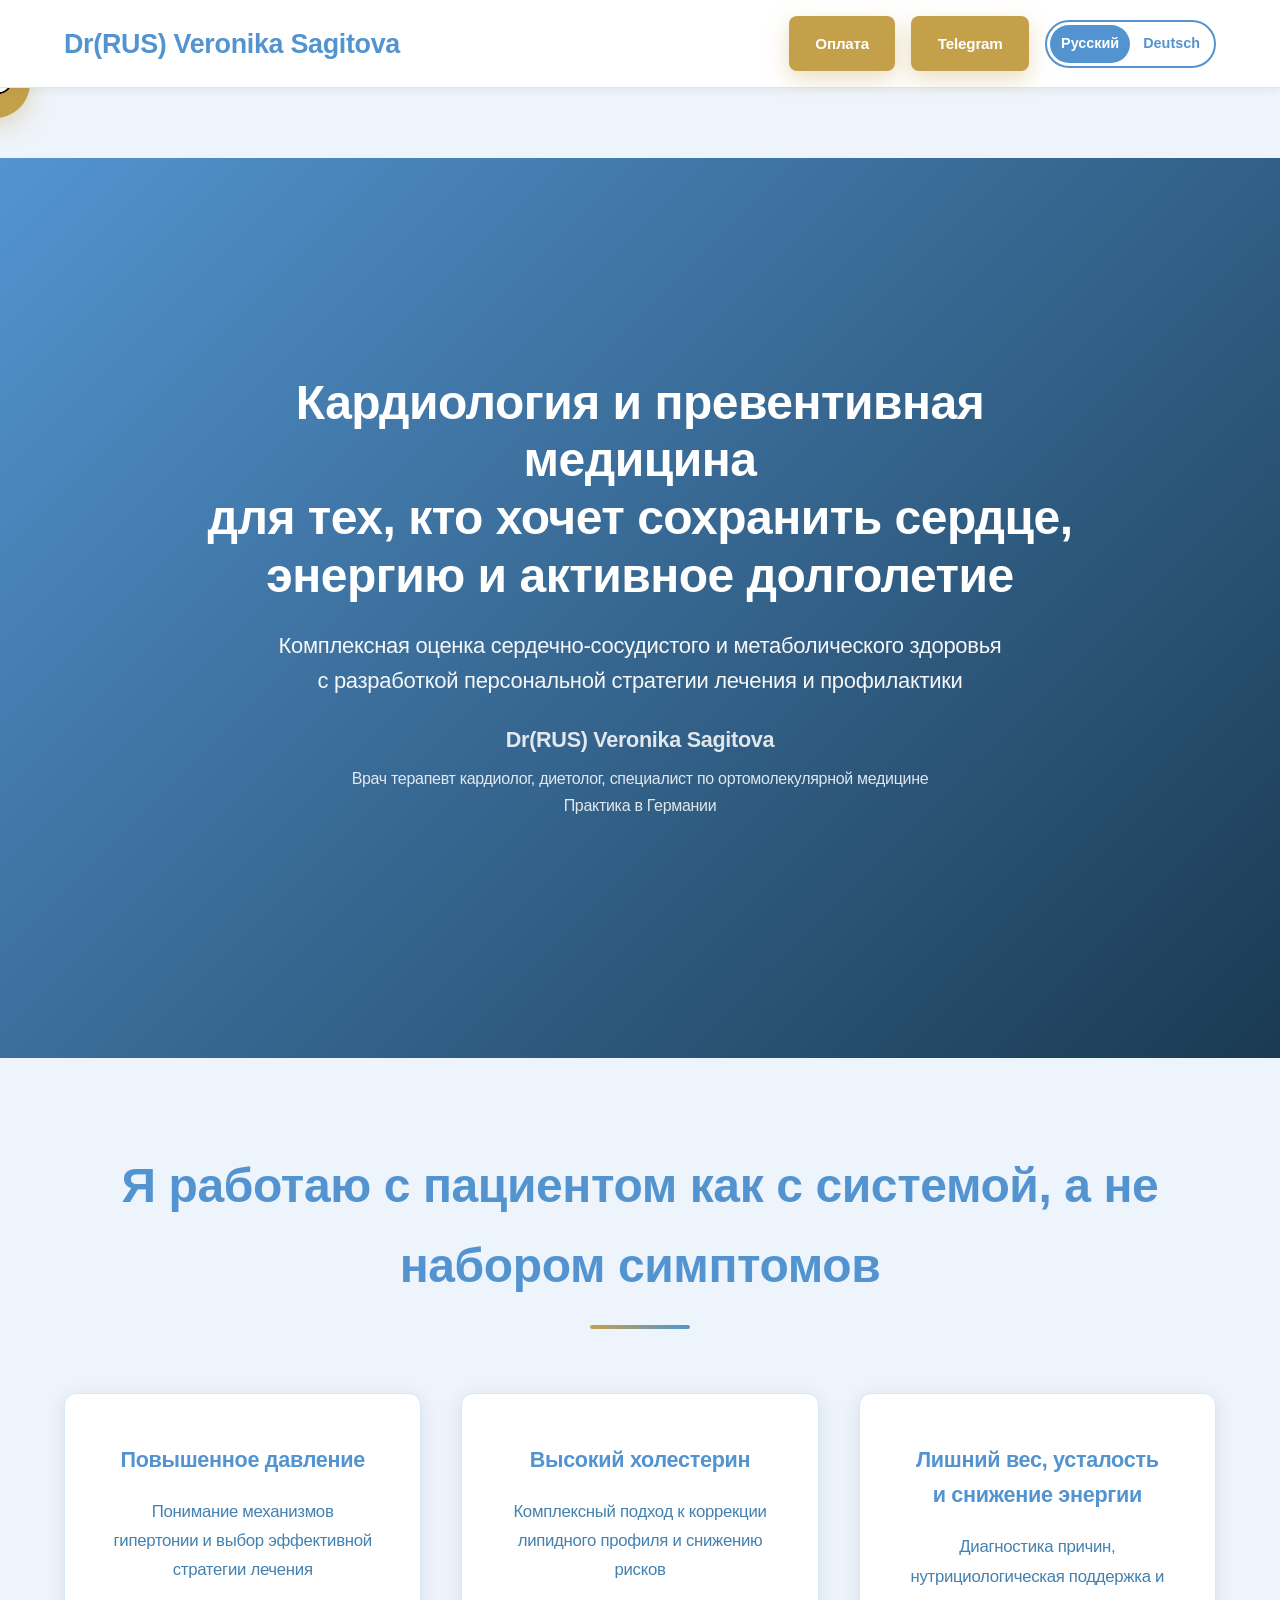
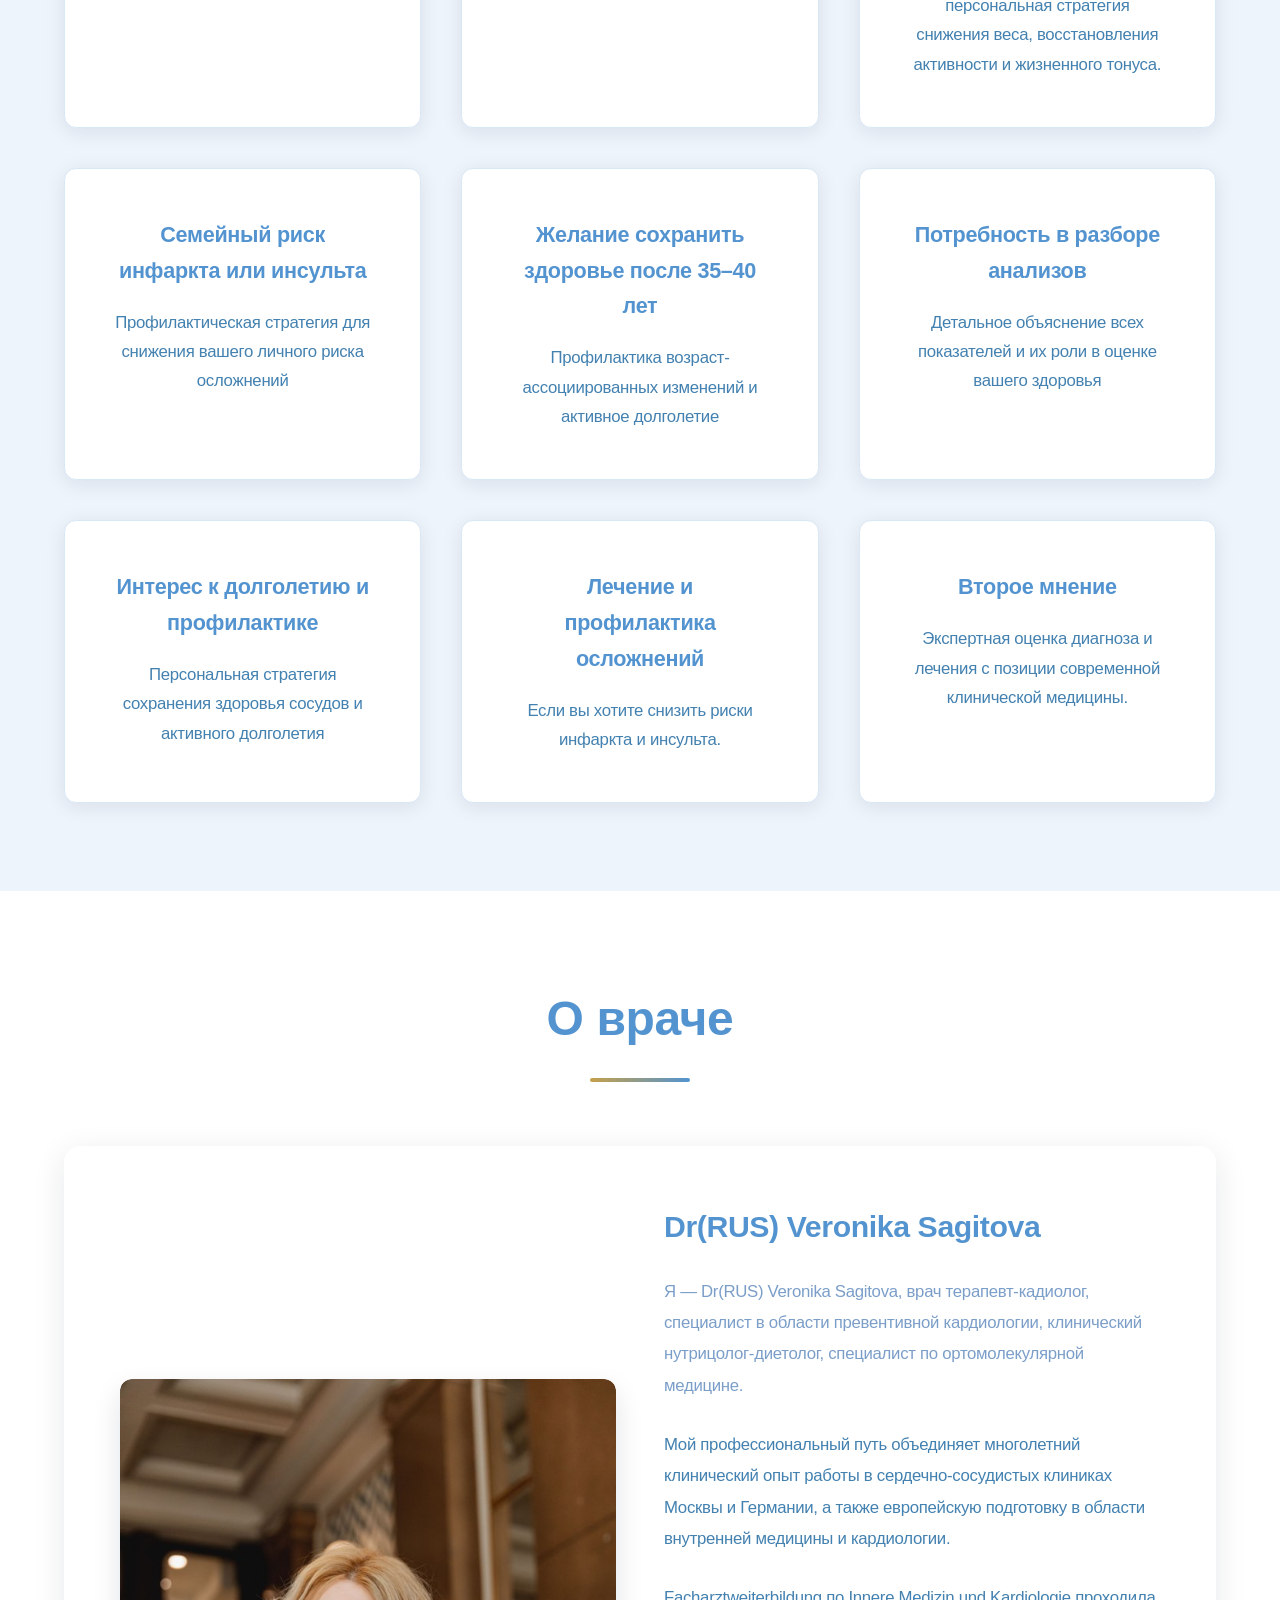
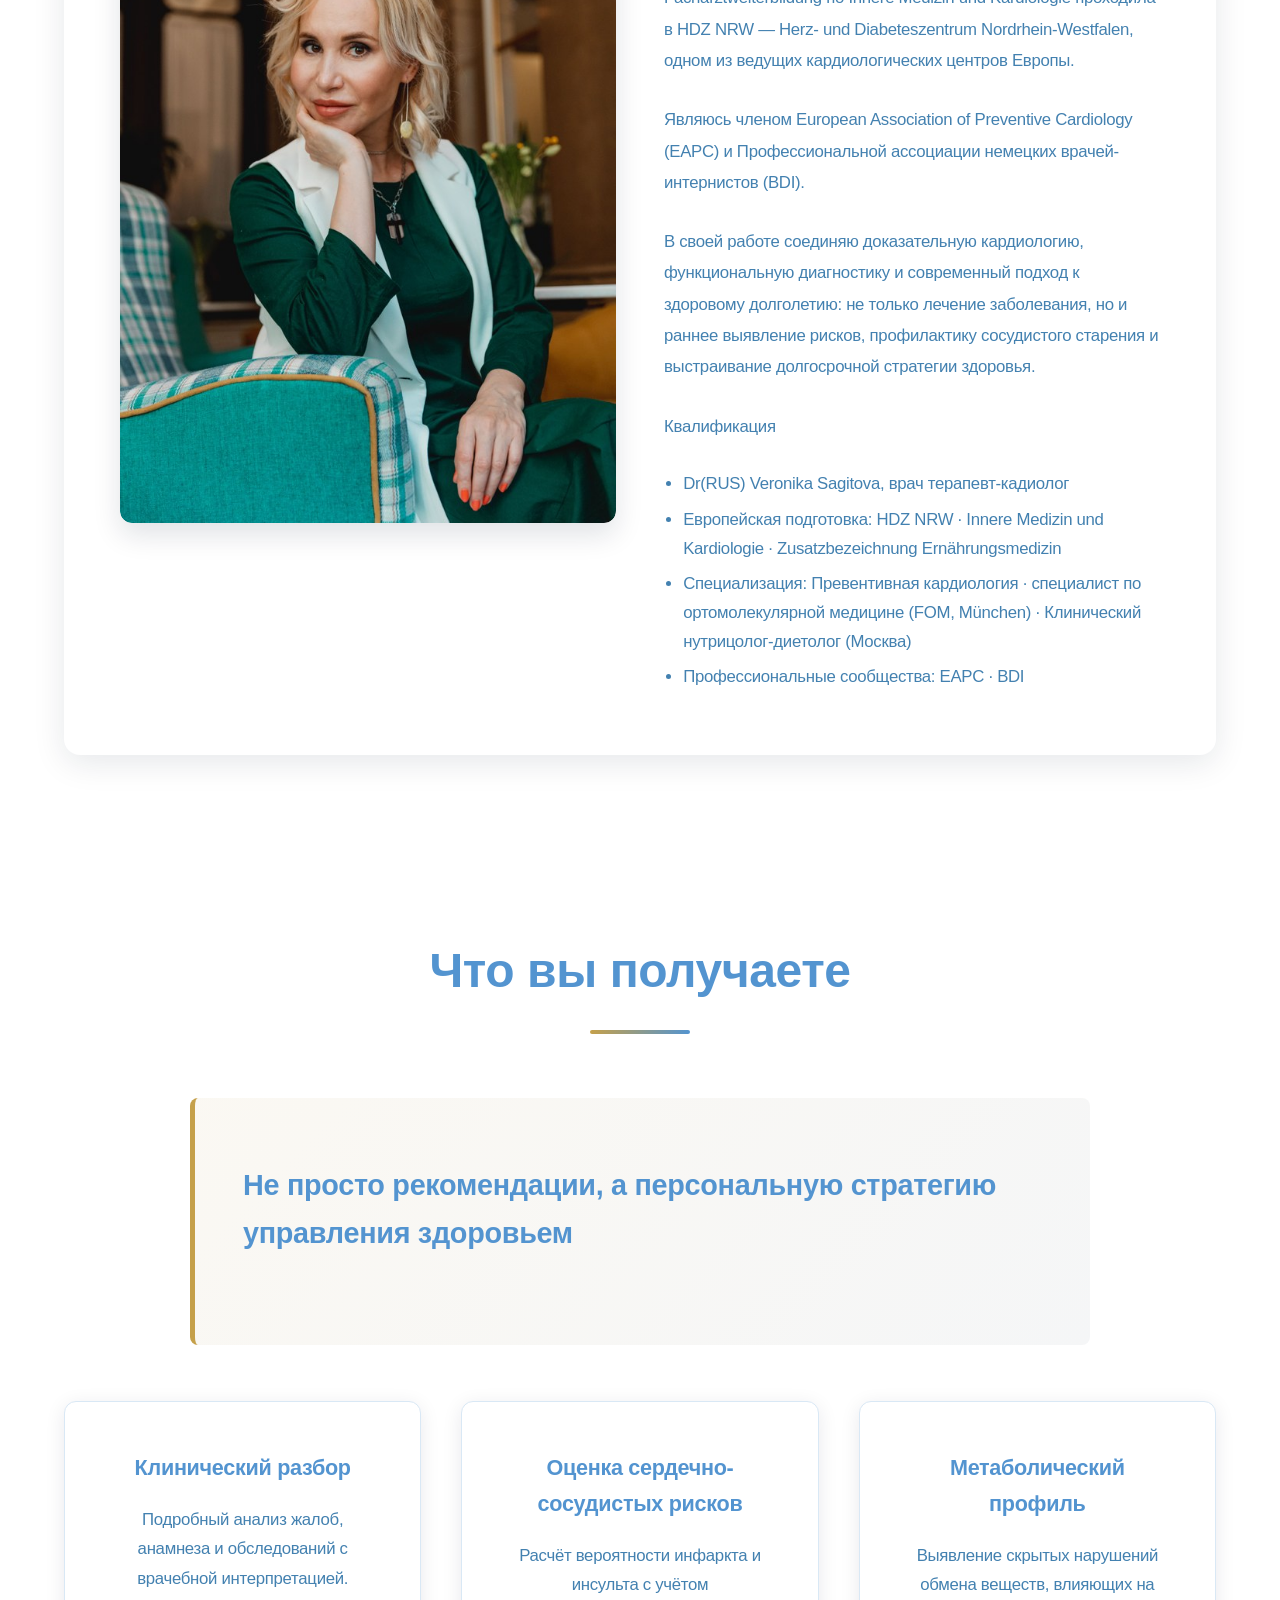
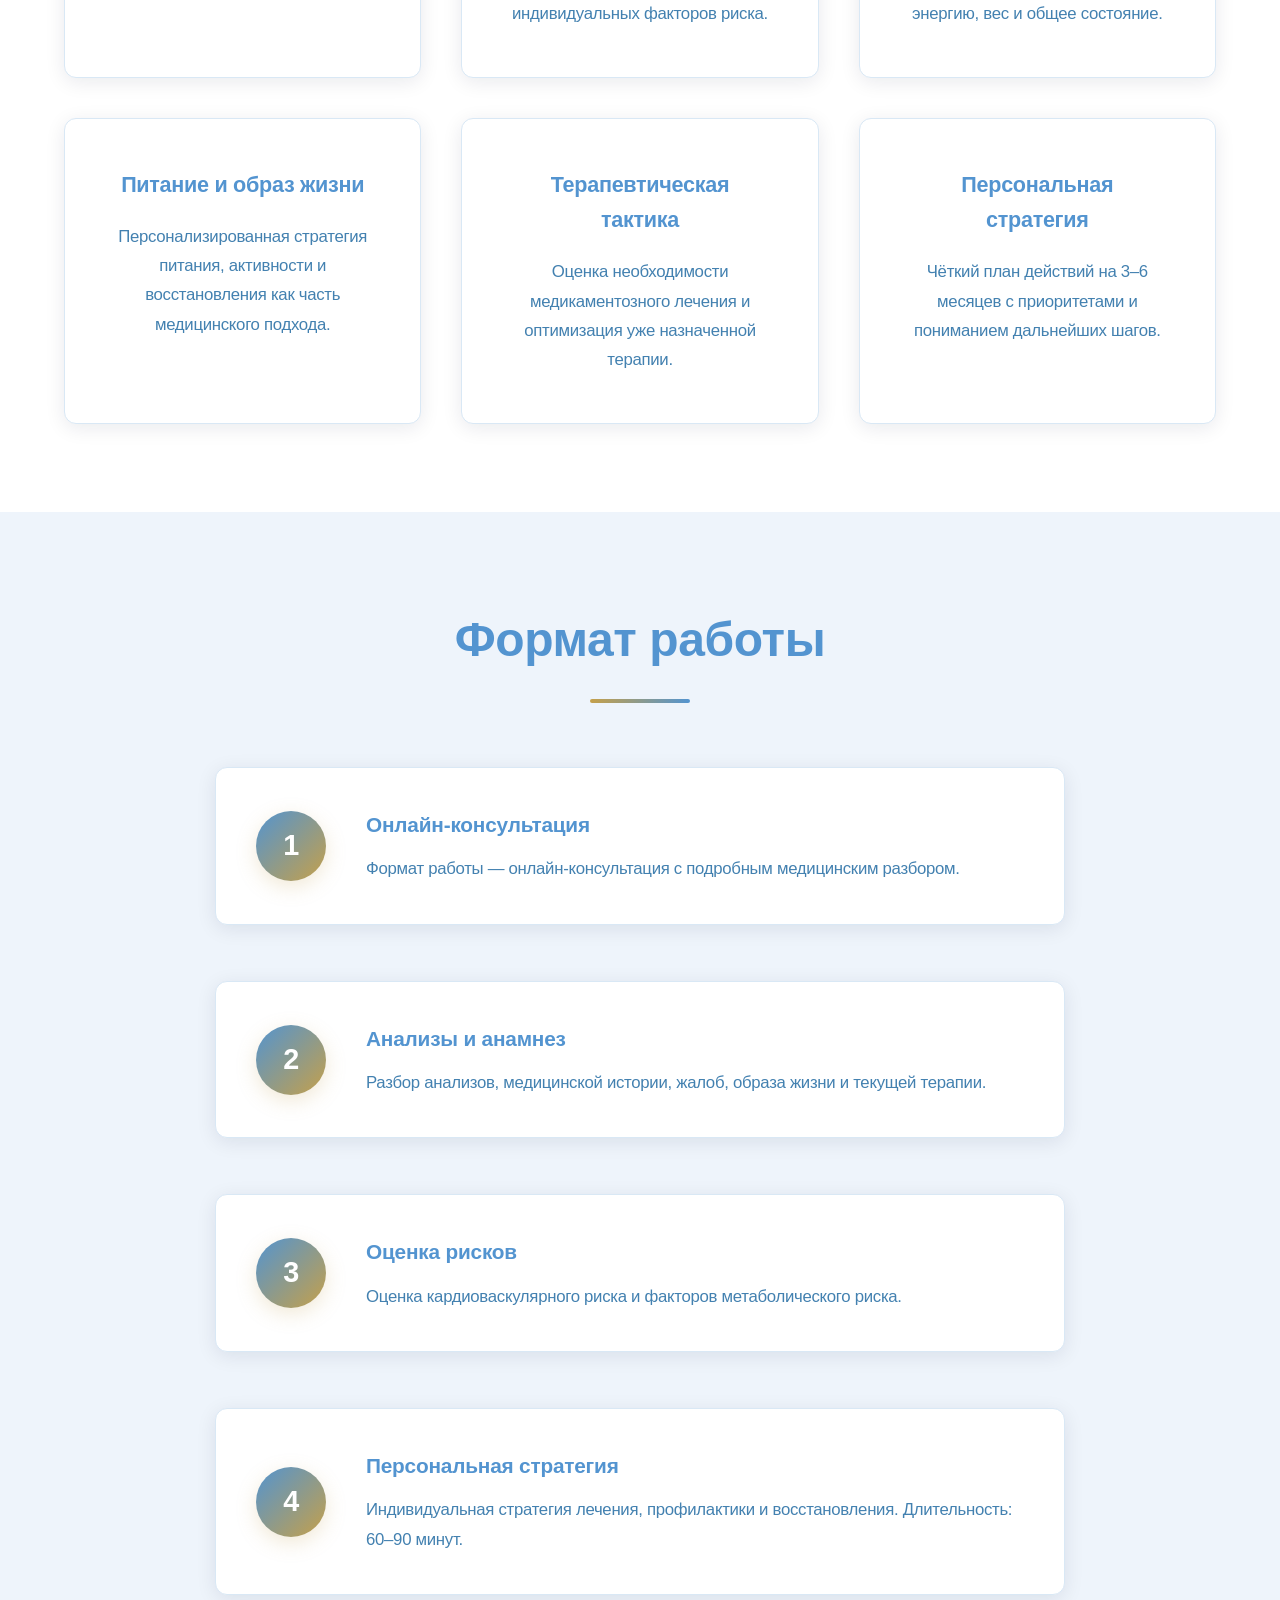
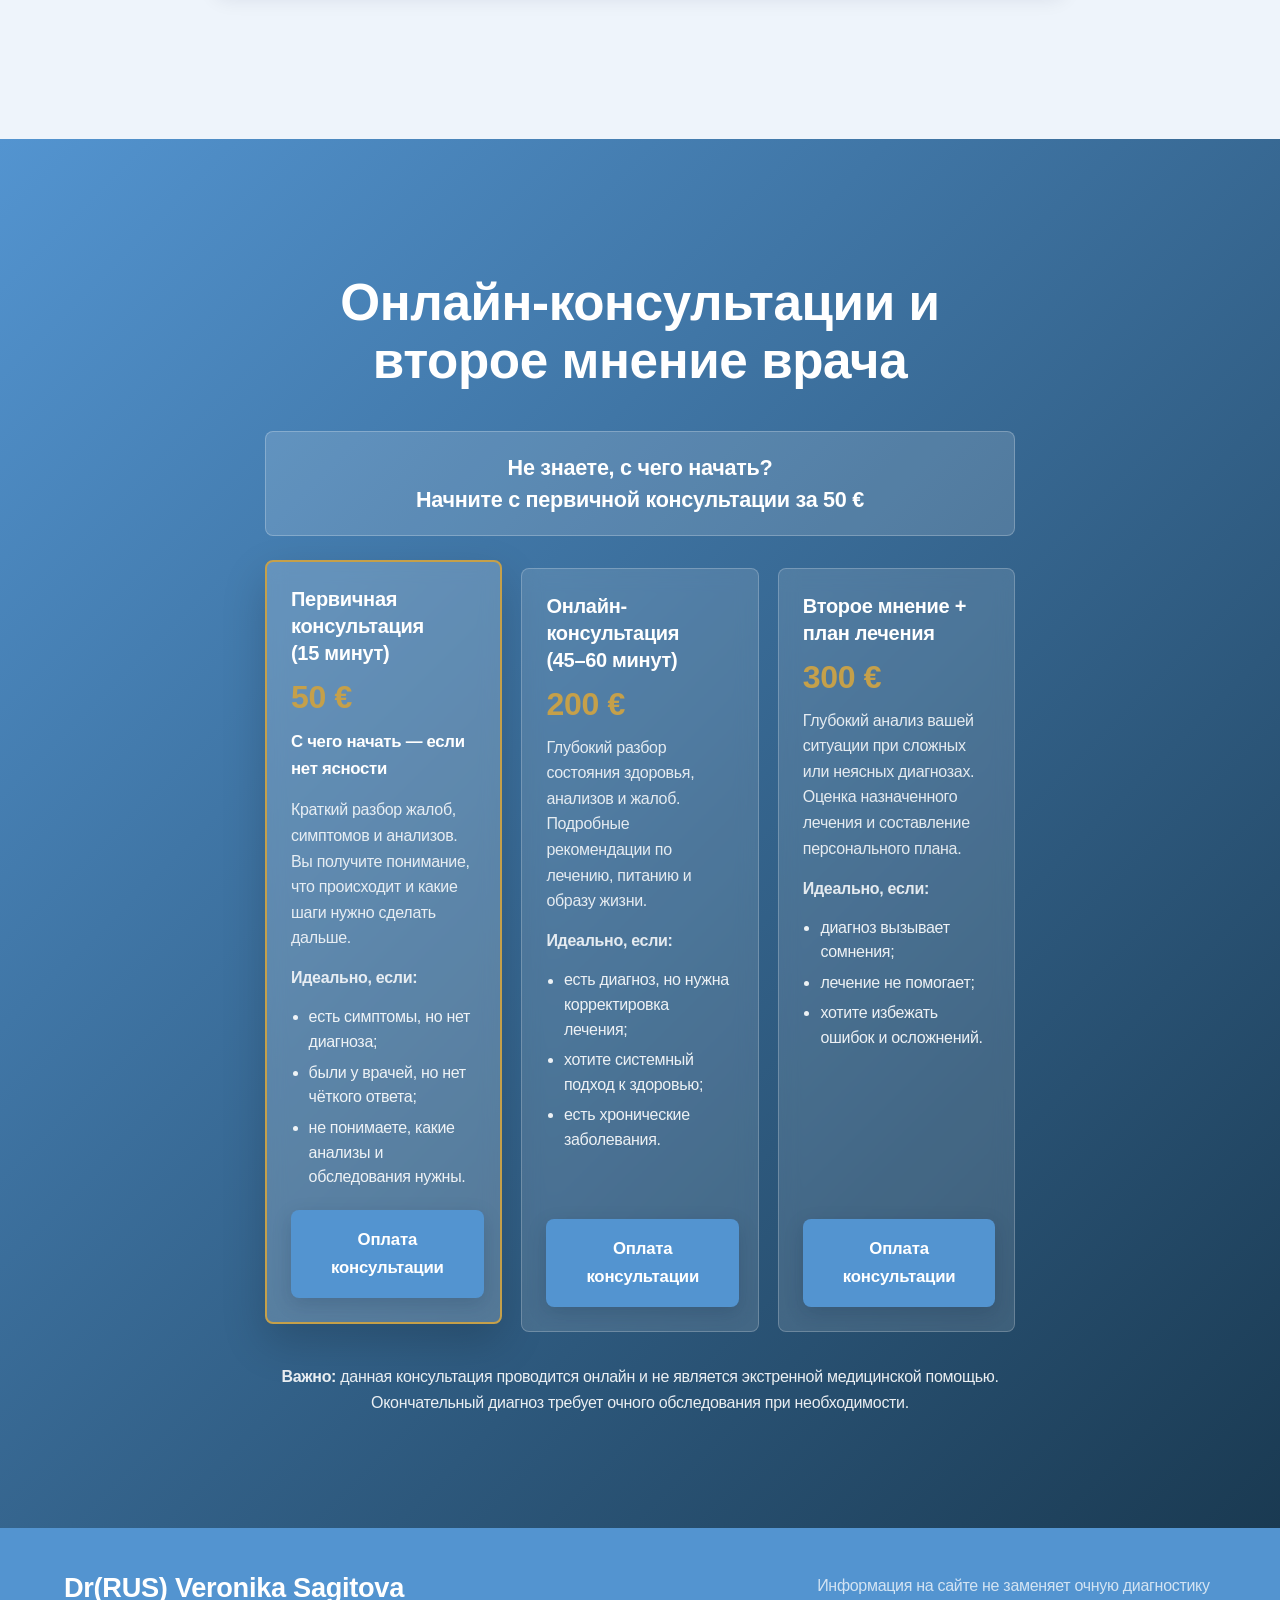
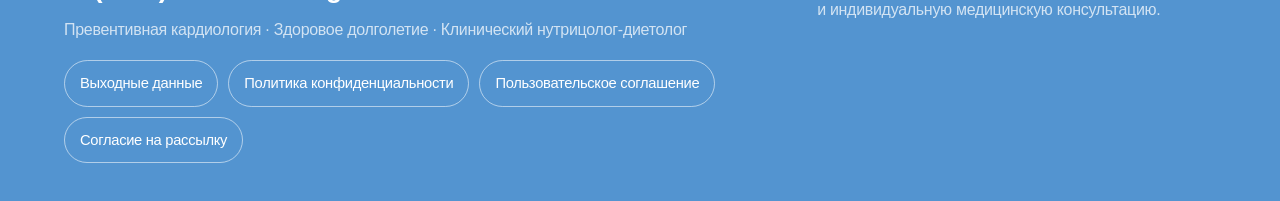
==== commit 0c996efa: "Add nutrition medicine qualification" ====
--- a/landing/index.html
+++ b/landing/index.html
@@ -1300,7 +1300,7 @@
                     <p>Квалификация</p>
                     <ul class="doctor-list">
                         <li>Dr(RUS) Veronika Sagitova, врач терапевт-кадиолог</li>
-                        <li>Европейская подготовка: HDZ NRW · Innere Medizin und Kardiologie</li>
+                        <li>Европейская подготовка: HDZ NRW · Innere Medizin und Kardiologie · Zusatzbezeichnung Ernährungsmedizin</li>
                         <li>Специализация: Превентивная кардиология · специалист по ортомолекулярной медицине (FOM, München) · Клинический нутрицолог-диетолог (Москва)</li>
                         <li>Профессиональные сообщества: EAPC · BDI</li>
                     </ul>
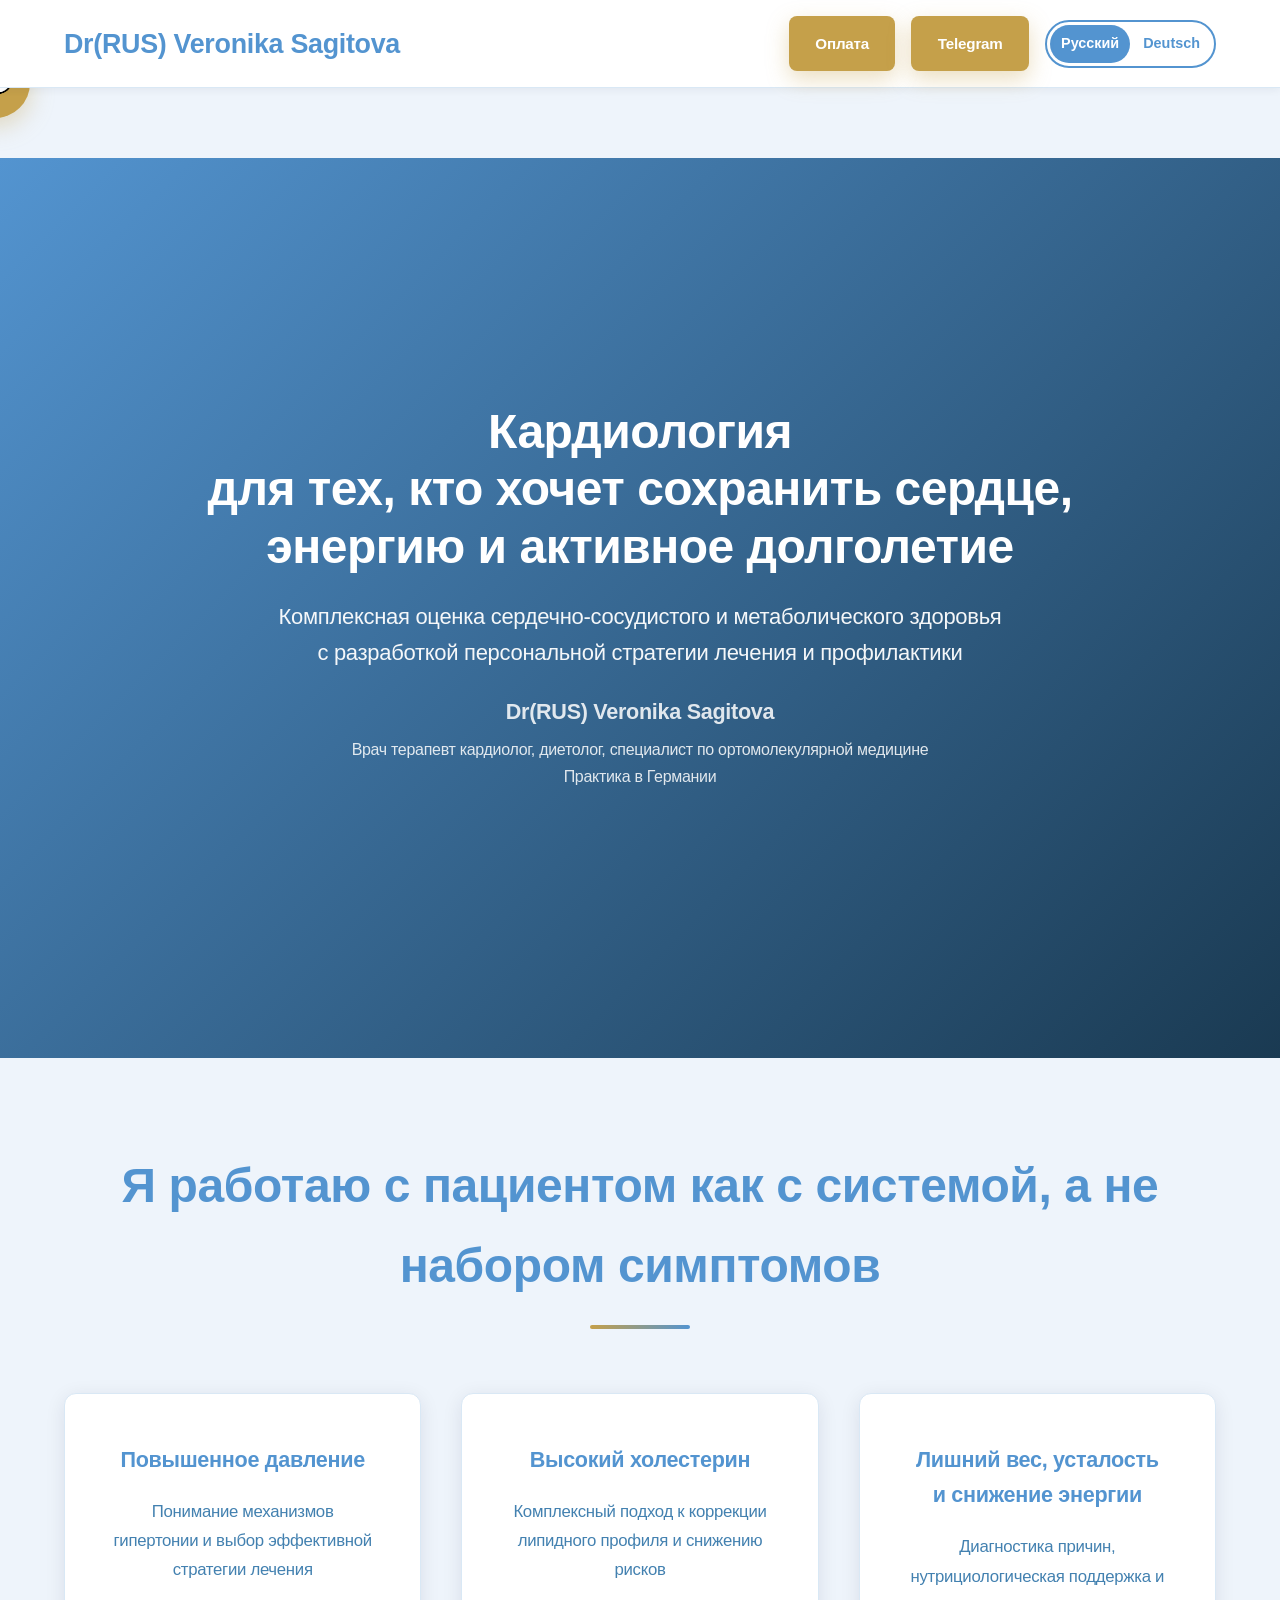
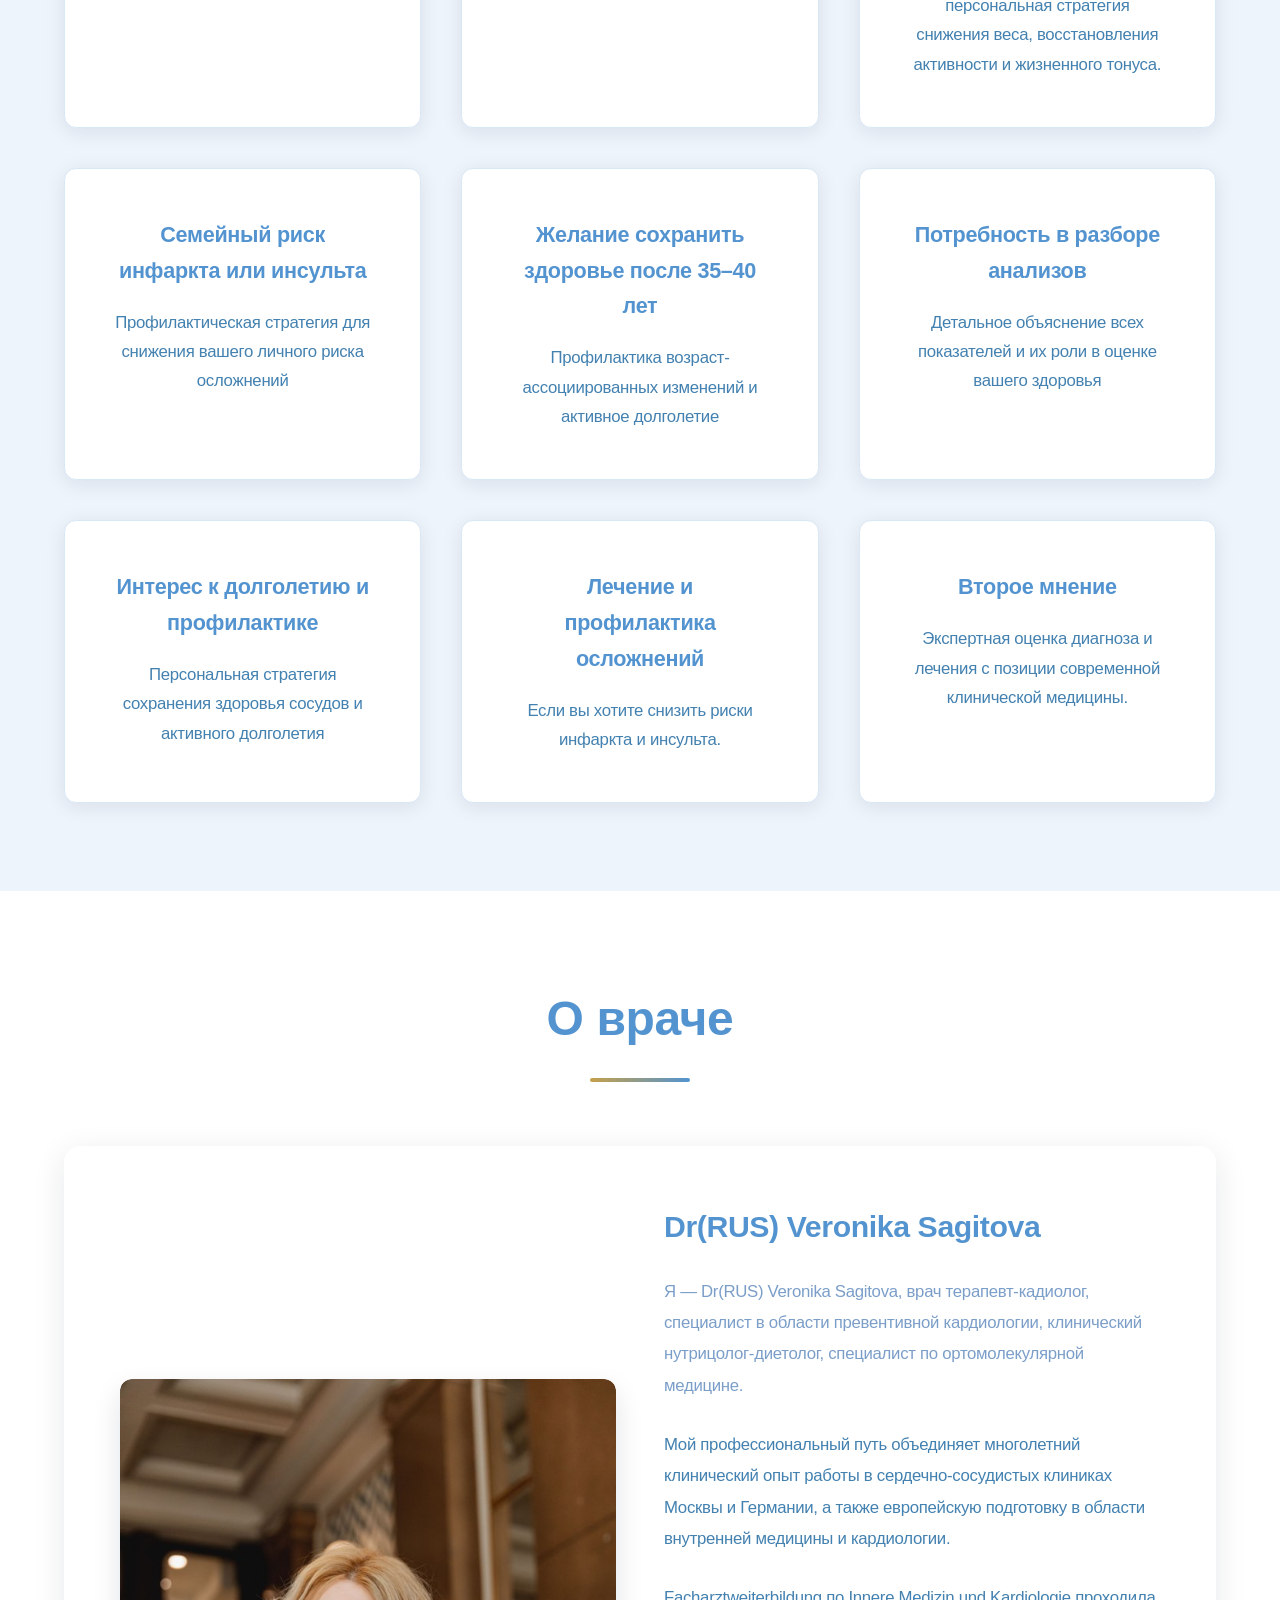
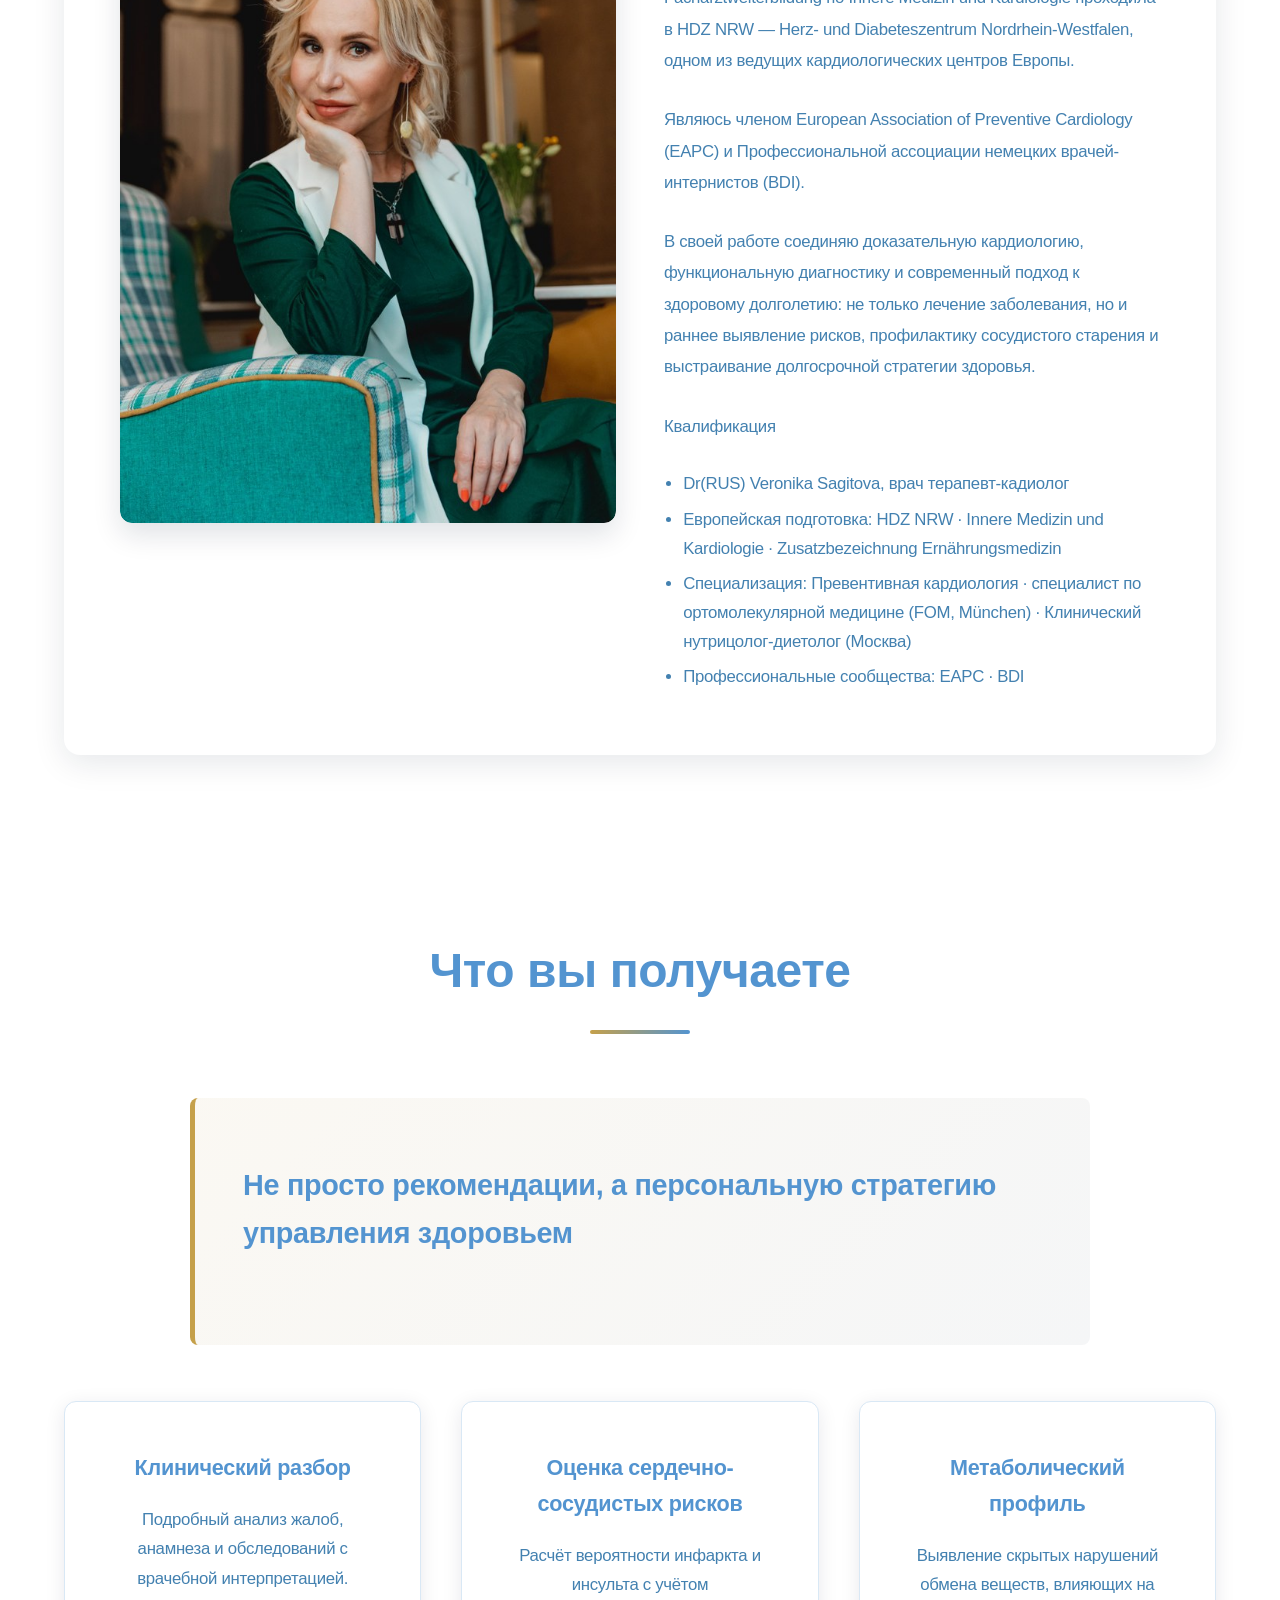
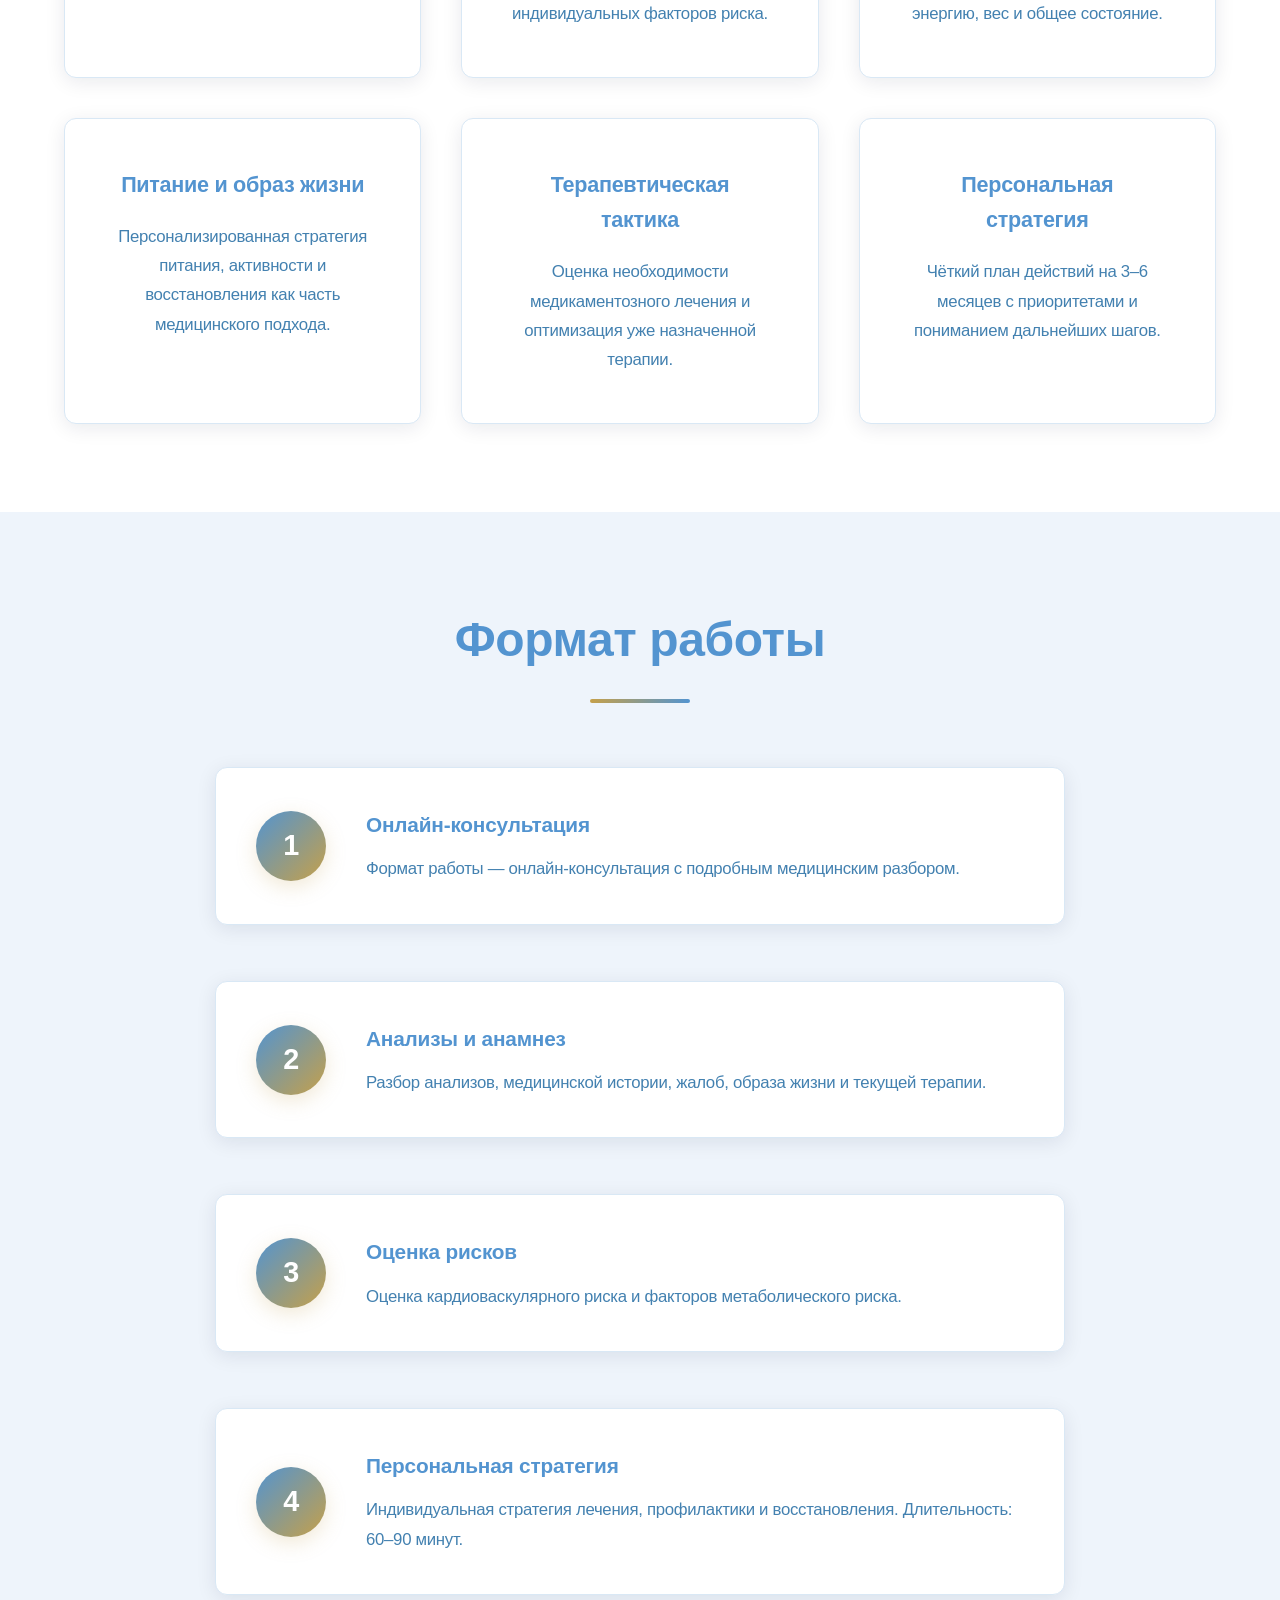
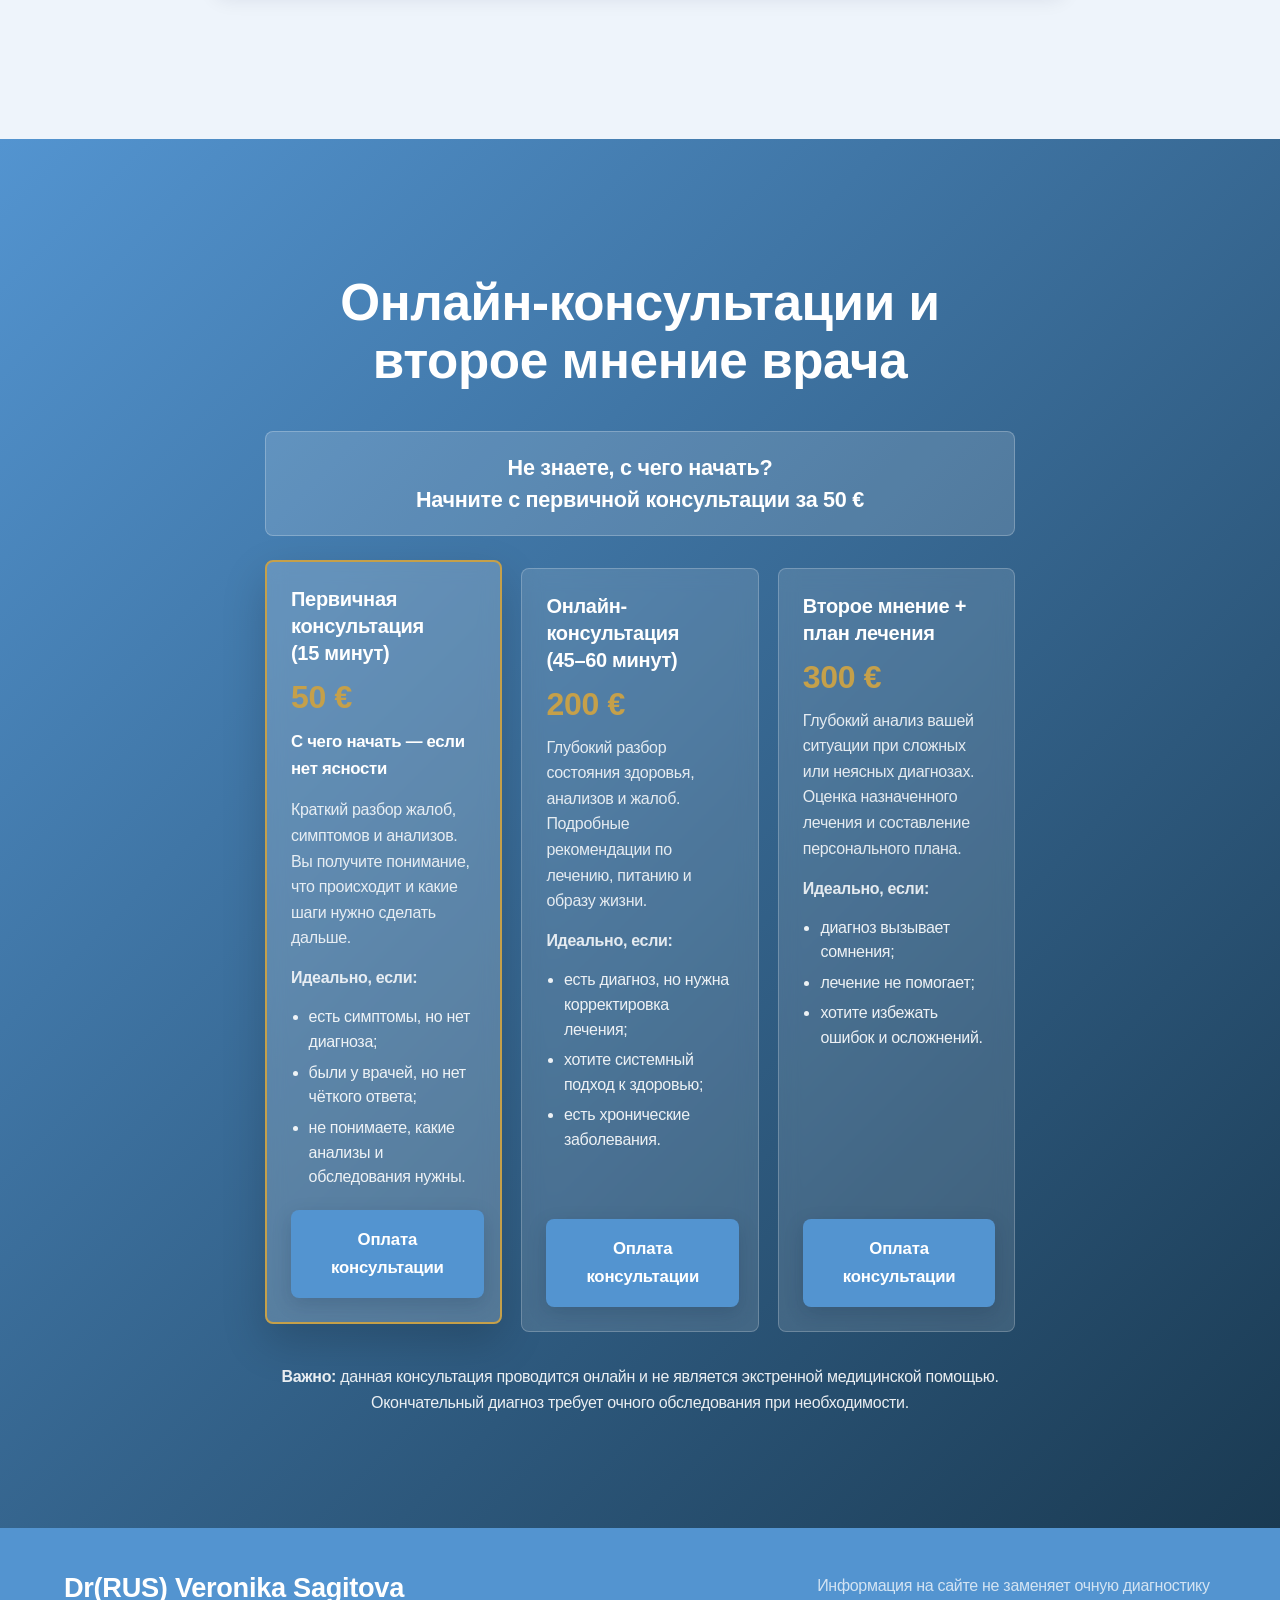
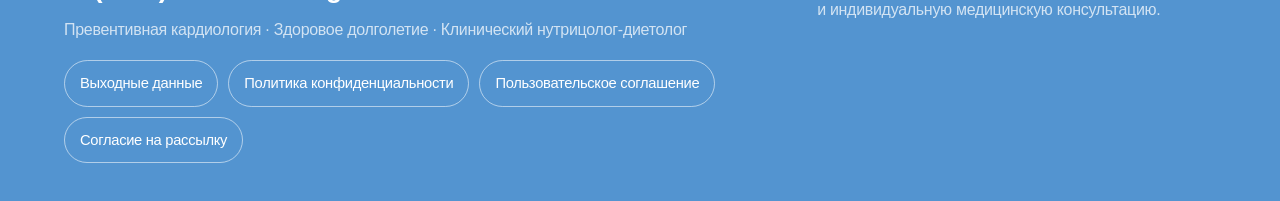
==== commit 833f52d2: "Simplify cardiology headings" ====
--- a/landing/index.html
+++ b/landing/index.html
@@ -1253,7 +1253,7 @@
         <section class="hero" style="padding:90px 20px; text-align:center;">
       <div class="hero-content" style="max-width:900px; margin:0 auto;">
         <h1 style="font-size:48px; line-height:1.2; margin-bottom:24px;">
-          Кардиология и превентивная медицина<br>
+          Кардиология<br>
           для тех, кто хочет сохранить сердце, энергию и активное долголетие
         </h1>
 
@@ -1414,7 +1414,7 @@
         </div>
         <p>Информация на сайте не заменяет очную диагностику и индивидуальную медицинскую консультацию.</p>
     </footer>
-    <script src="i18n-landing.js?v=legal-buttons-20260525"></script>
+    <script src="i18n-landing.js?v=headings-20260913"></script>
     <script>
         (() => {
             const applyLegalLanguage = (lang) => {
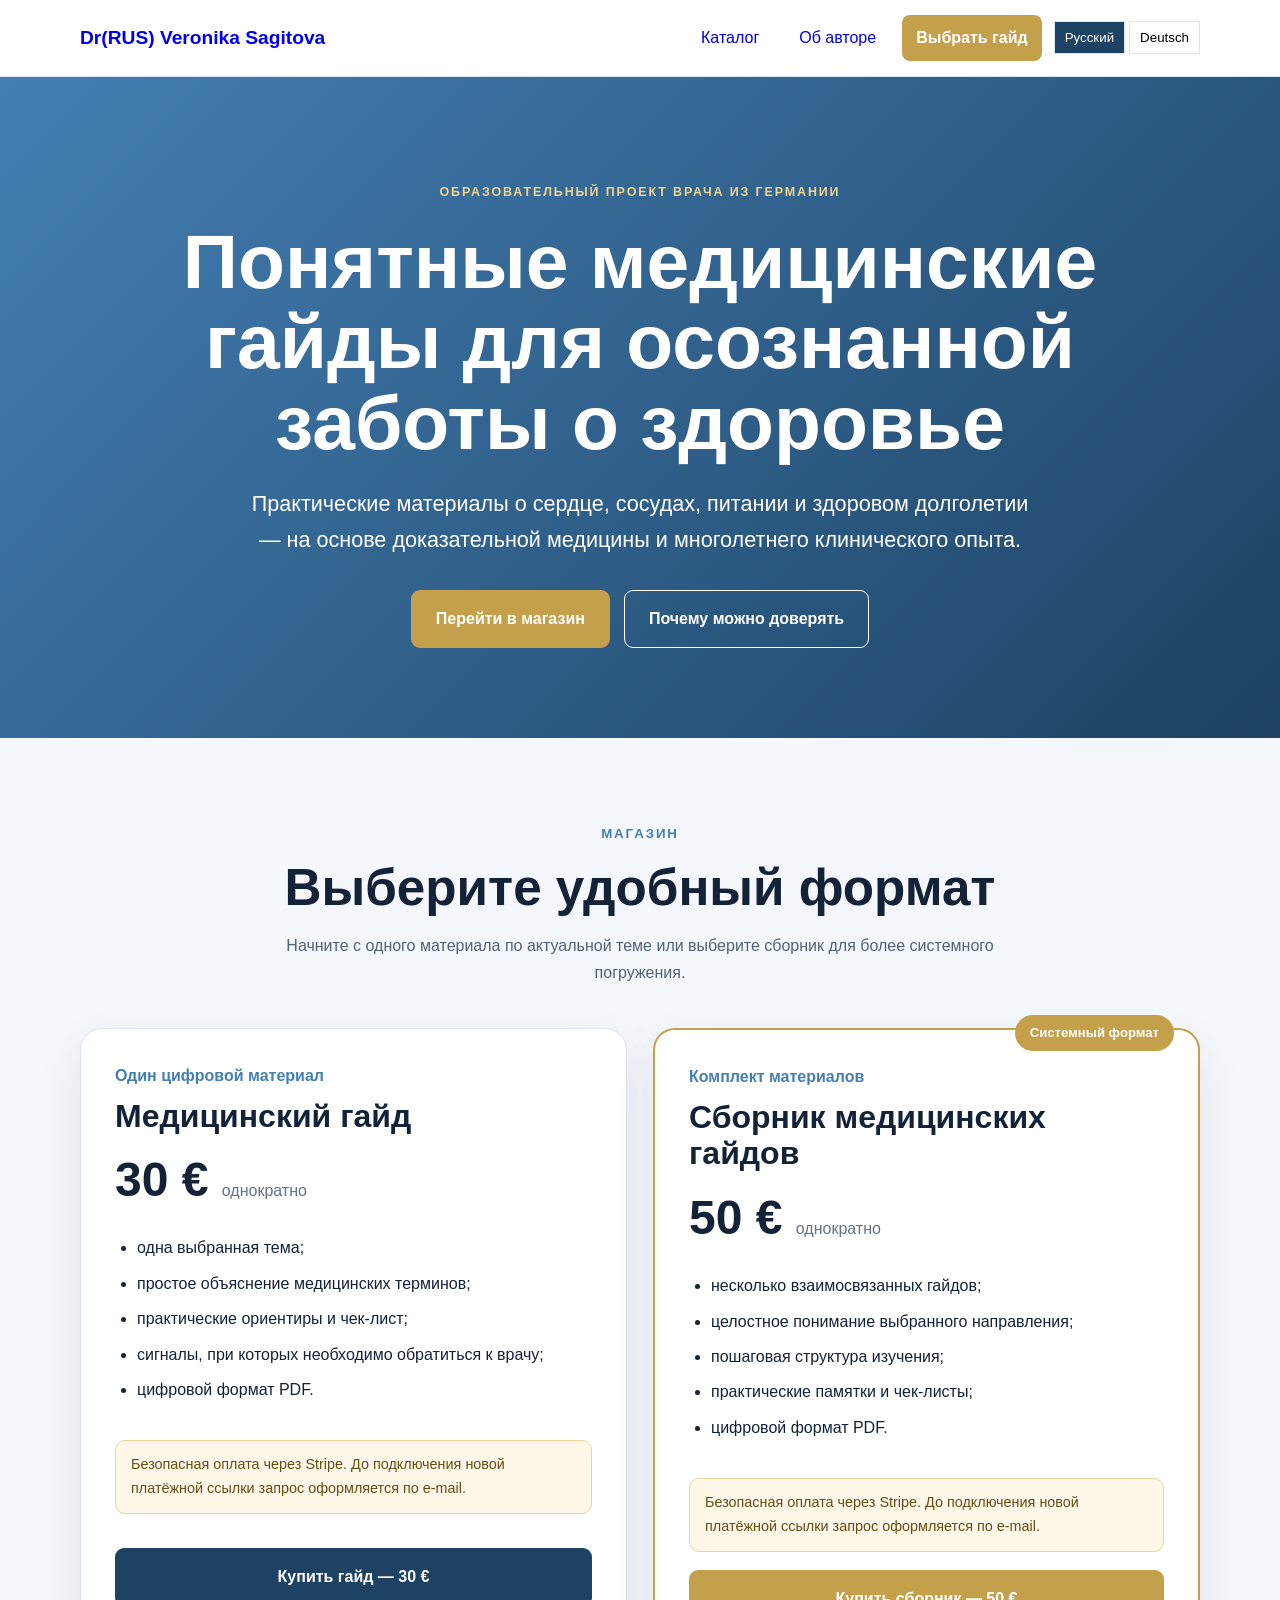
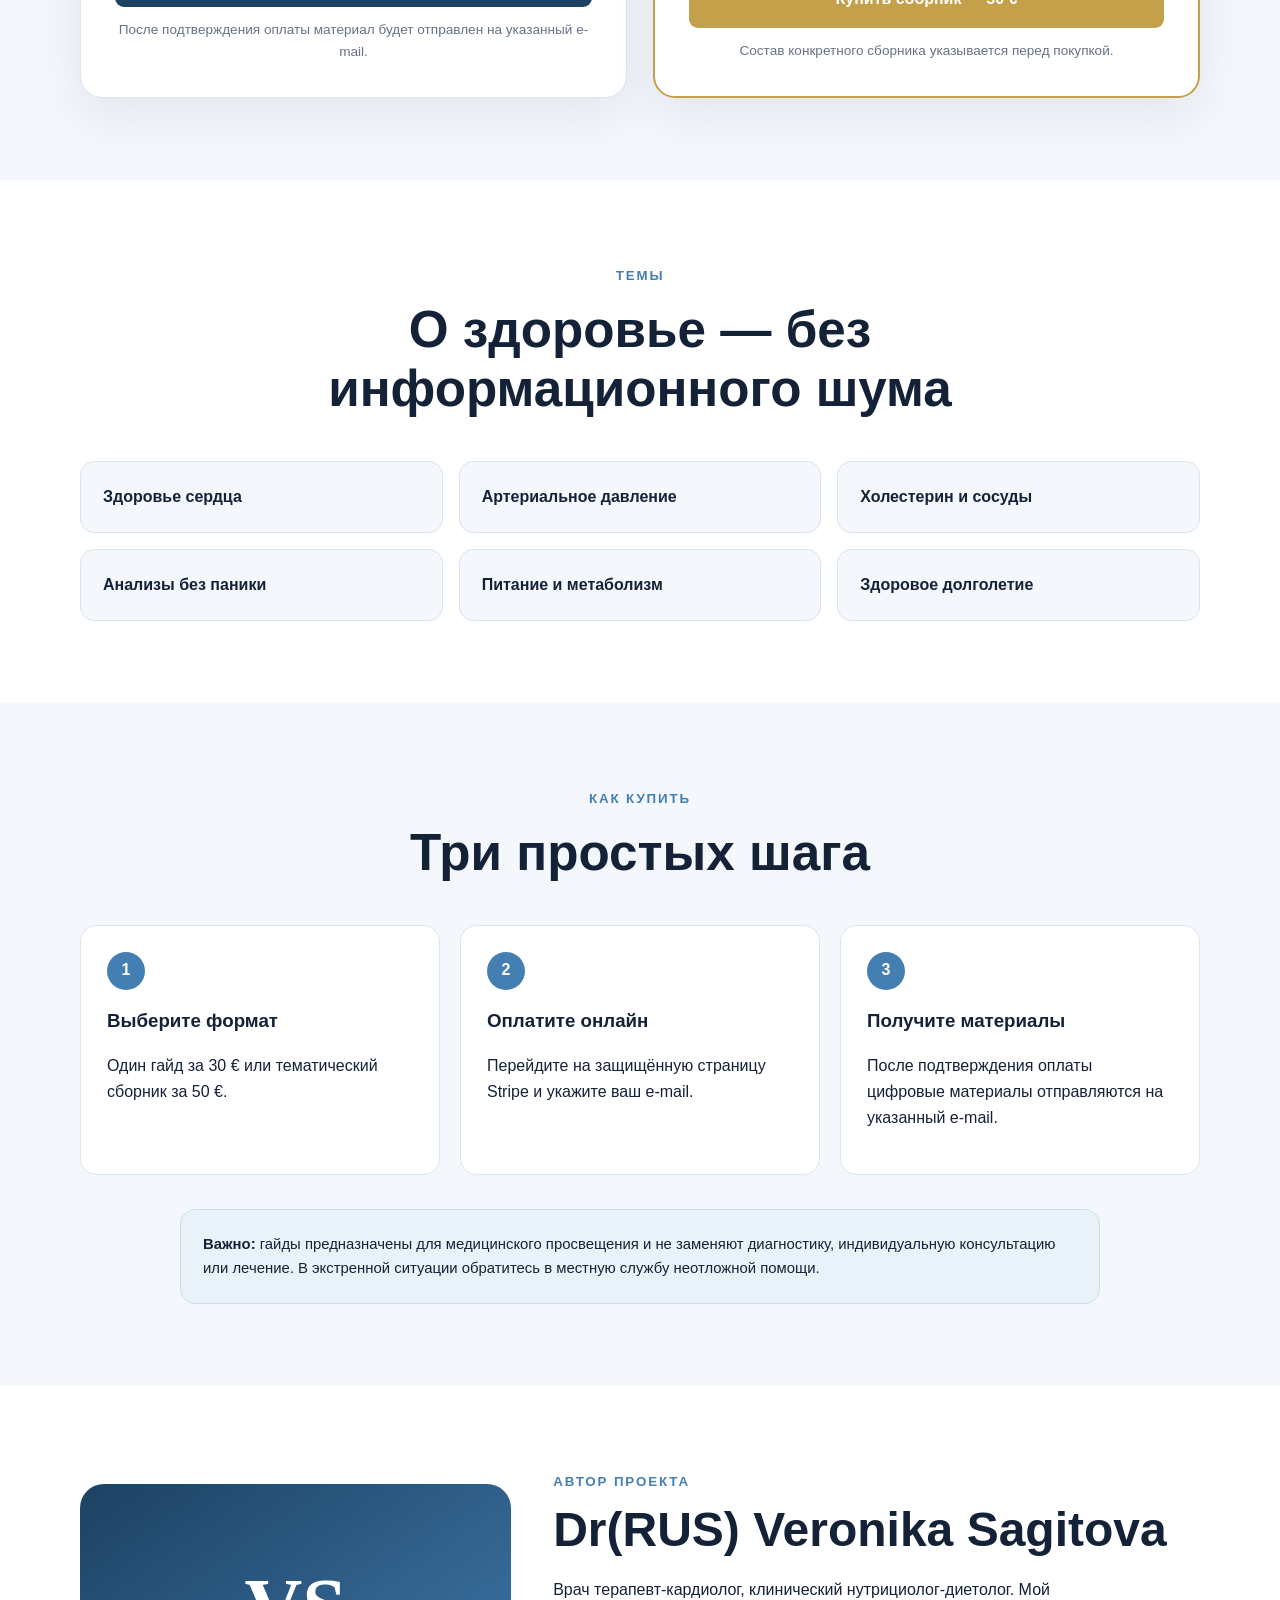
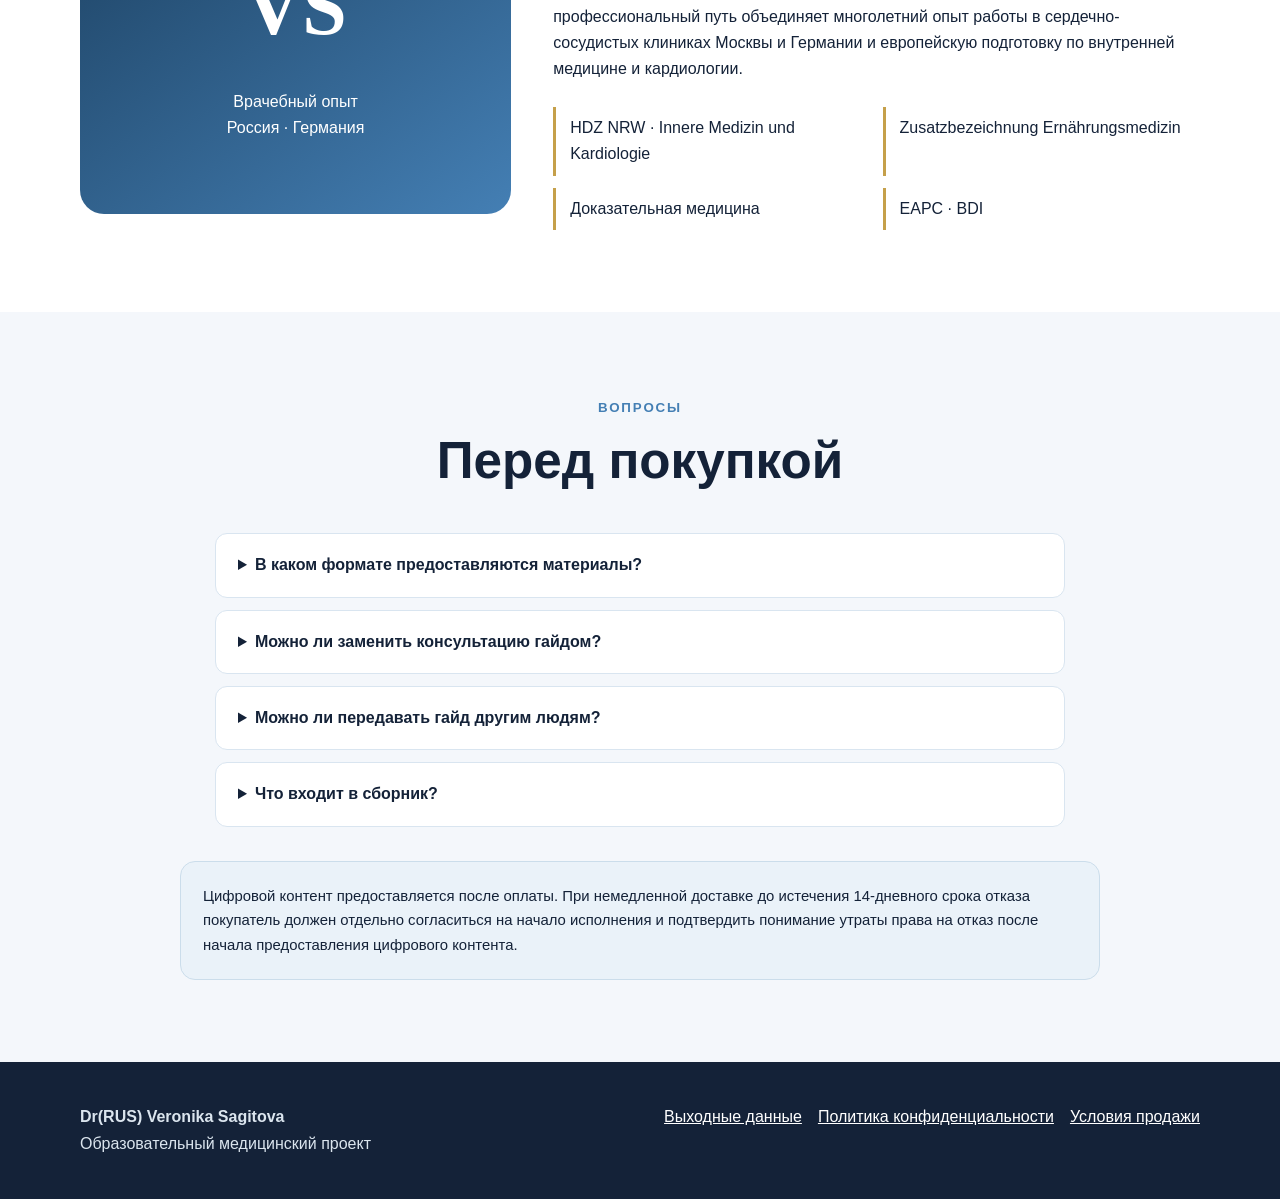
==== commit 77e0d3f2: "Build medical guide storefront" ====
--- a/landing/index.html
+++ b/landing/index.html
@@ -1,1508 +1,19 @@
 <!DOCTYPE html>
-<html lang="ru">
-<head>
-    <meta charset="UTF-8">
-    <meta name="viewport" content="width=device-width, initial-scale=1.0">
-    <title>Dr(RUS) Veronika Sagitova | Профилактическая кардиология и долголетие</title>
-    <style>
-        * {
-            margin: 0;
-            padding: 0;
-            box-sizing: border-box;
-        }
-
-        :root {
-            --primary-color: #5394d0;
-            --accent-gold: #c5a04a;
-            --light-bg: #eef4fb;
-            --white: #ffffff;
-            --dark-text: #7b9ec9;
-            --light-text: #4381b0;
-            --border-color: #d9e8f5;
-            --transition: all 0.4s cubic-bezier(0.4, 0, 0.2, 1);
-        }
-
-        html {
-            scroll-behavior: smooth;
-        }
-
-        body {
-            font-family: -apple-system, BlinkMacSystemFont, 'Segoe UI', 'Roboto', 'Oxygen', 'Ubuntu', 'Cantarell', sans-serif;
-            background-color: var(--light-bg);
-            color: var(--dark-text);
-            line-height: 1.65;
-            font-weight: 400;
-            letter-spacing: -0.3px;
-        }
-
-        /* Header */
-        header {
-            background-color: var(--white);
-            padding: 1rem 0;
-            border-bottom: 1px solid var(--border-color);
-            position: sticky;
-            top: 0;
-            z-index: 100;
-            box-shadow: 0 2px 8px rgba(0, 26, 51, 0.06);
-        }
-
-        .header-content {
-            max-width: 1200px;
-            margin: 0 auto;
-            padding: 0 1.5rem;
-            display: flex;
-            justify-content: space-between;
-            align-items: center;
-        }
-
-        .logo {
-            font-size: 1.5rem;
-            font-weight: 700;
-            color: var(--primary-color);
-            text-decoration: none;
-        }
-
-        .logo span {
-            color: var(--accent-gold);
-        }
-
-        .logo .logo-first {
-            color: #4f9f75;
-        }
-
-        .logo .logo-last {
-            color: var(--accent-gold);
-        }
-        .header-links {
-            display: flex;
-            align-items: center;
-            gap: 1rem;
-            flex-wrap: wrap;
-        }
-
-        .header-links a {
-            color: var(--primary-color);
-            text-decoration: none;
-            font-size: 0.95rem;
-            padding: 0.65rem 0.85rem;
-            border-radius: 8px;
-            transition: var(--transition);
-        }
-
-        .header-links a:hover {
-            background-color: rgba(201, 169, 97, 0.12);
-        }
-
-        .header-links .btn {
-            min-width: auto;
-            padding: 0.9rem 1.4rem;
-            font-size: 0.95rem;
-        }
-
-        .header-links .payment-cta,
-        .header-links .telegram-cta {
-            background-color: var(--accent-gold);
-            color: var(--white);
-            font-weight: 700;
-            padding: 0.95rem 1.65rem;
-            box-shadow: 0 8px 22px rgba(197, 160, 74, 0.35);
-        }
-
-        .header-links .payment-cta:hover,
-        .header-links .telegram-cta:hover {
-            background-color: #b58d36;
-            color: var(--white);
-            transform: translateY(-2px);
-            box-shadow: 0 12px 28px rgba(197, 160, 74, 0.45);
-        }
-
-        .header-links .whatsapp-cta {
-            background-color: #4f9f75;
-            color: var(--white);
-            font-weight: 700;
-            padding: 0.95rem 1.35rem;
-            box-shadow: 0 8px 22px rgba(79, 159, 117, 0.28);
-        }
-
-        .header-links .whatsapp-cta:hover {
-            background-color: #3f8560;
-            color: var(--white);
-            transform: translateY(-2px);
-            box-shadow: 0 12px 28px rgba(79, 159, 117, 0.38);
-        }
-
-        .hero-location {
-            font-size: 1rem;
-            opacity: 0.85;
-            margin-bottom: 1.5rem;
-            line-height: 1.7;
-            max-width: 720px;
-            margin-left: auto;
-            margin-right: auto;
-        }
-
-        /* Buttons */
-        .btn {
-            padding: 1rem 2.5rem;
-            border: none;
-            border-radius: 8px;
-            font-size: 1.05rem;
-            font-weight: 600;
-            cursor: pointer;
-            transition: var(--transition);
-            text-decoration: none;
-            display: inline-block;
-            text-align: center;
-            box-shadow: 0 6px 20px rgba(0, 26, 51, 0.16);
-            letter-spacing: -0.2px;
-        }
-
-        .btn-primary {
-            background-color: var(--primary-color);
-            color: var(--white);
-        }
-
-        .btn-primary:hover {
-            background-color: #000d1a;
-            transform: translateY(-4px);
-            box-shadow: 0 12px 28px rgba(0, 26, 51, 0.3);
-        }
-
-        .btn-secondary {
-            background-color: var(--accent-gold);
-            color: var(--white);
-        }
-
-        .btn-secondary:hover {
-            background-color: #b8985a;
-            transform: translateY(-4px);
-            box-shadow: 0 12px 28px rgba(201, 169, 97, 0.35);
-        }
-
-        /* Floating Button */
-        .floating-btn {
-            position: fixed;
-            bottom: 2.5rem;
-            right: 2.5rem;
-            z-index: 1000;
-            width: 70px;
-            height: 70px;
-            border-radius: 50%;
-            background-color: var(--accent-gold);
-            color: var(--white);
-            display: flex;
-            align-items: center;
-            justify-content: center;
-            font-size: 1.8rem;
-            box-shadow: 0 8px 24px rgba(201, 169, 97, 0.4);
-            transition: var(--transition);
-            text-decoration: none;
-            border: none;
-            cursor: pointer;
-        }
-
-        .floating-btn:hover {
-            transform: scale(1.12);
-            box-shadow: 0 12px 32px rgba(201, 169, 97, 0.5);
-        }
-
-        /* Hero Section */
-        .hero {
-            background: linear-gradient(135deg, var(--primary-color) 0%, #1a3a52 100%);
-            color: var(--white);
-            padding: 8rem 1.5rem 6rem;
-            text-align: center;
-            min-height: 100vh;
-            display: flex;
-            align-items: center;
-            justify-content: center;
-        }
-
-        .hero-content {
-            max-width: 950px;
-        }
-
-        .hero h1 {
-            font-size: clamp(2.8rem, 6.5vw, 4.2rem);
-            line-height: 1.15;
-            margin-bottom: 2rem;
-            font-weight: 700;
-            letter-spacing: -0.5px;
-        }
-
-        .hero-subtitle {
-            font-size: clamp(1.15rem, 3vw, 1.5rem);
-            margin-bottom: 3.5rem;
-            opacity: 0.95;
-            font-weight: 400;
-            line-height: 1.65;
-            max-width: 800px;
-            margin-left: auto;
-            margin-right: auto;
-        }
-
-        .hero .btn {
-            margin: 0 0.75rem;
-            min-width: 300px;
-        }
-
-        /* Container */
-        .container {
-            max-width: 1200px;
-            margin: 0 auto;
-            padding: 0 1.5rem;
-        }
-
-        /* Sections */
-        section {
-            padding: 5.5rem 0;
-        }
-
-        section.alternate {
-            background-color: var(--white);
-        }
-
-        .section-title {
-            font-size: clamp(2.2rem, 5vw, 3rem);
-            margin-bottom: 4rem;
-            text-align: center;
-            color: var(--primary-color);
-            position: relative;
-            padding-bottom: 1.5rem;
-            font-weight: 700;
-            letter-spacing: -0.4px;
-        }
-
-        .section-title::after {
-            content: '';
-            position: absolute;
-            bottom: 0;
-            left: 50%;
-            transform: translateX(-50%);
-            width: 100px;
-            height: 4px;
-            background: linear-gradient(90deg, var(--accent-gold), var(--primary-color));
-            border-radius: 2px;
-        }
-
-        /* About Doctor Section */
-        .about-content {
-            display: grid;
-            grid-template-columns: 1fr 1fr;
-            gap: 4.5rem;
-            align-items: center;
-        }
-
-        .about-text h3 {
-            color: var(--primary-color);
-            font-size: 1.8rem;
-            margin-bottom: 2.5rem;
-            font-weight: 700;
-            letter-spacing: -0.4px;
-        }
-
-        .about-text p {
-            color: var(--light-text);
-            margin-bottom: 2rem;
-            line-height: 1.85;
-            font-size: 1.1rem;
-        }
-
-        .about-image {
-            background: linear-gradient(135deg, var(--primary-color), var(--accent-gold));
-            border-radius: 16px;
-            aspect-ratio: 1;
-            display: flex;
-            align-items: center;
-            justify-content: center;
-            color: var(--white);
-            font-size: 4.5rem;
-            box-shadow: 0 20px 50px rgba(0, 26, 51, 0.22);
-            overflow: hidden;
-        }
-
-        .about-image img {
-            width: 100%;
-            height: 100%;
-            object-fit: cover;
-        }
-
-        /* Premium Doctor Card */
-        .doctor-card {
-            background: var(--white);
-            border-radius: 16px;
-            box-shadow: 0 8px 32px rgba(0, 26, 51, 0.1);
-            overflow: hidden;
-            display: grid;
-            grid-template-columns: 1fr 1fr;
-            gap: 3rem;
-            align-items: center;
-            padding: 3.5rem;
-        }
-
-        .doctor-photo {
-            border-radius: 12px;
-            overflow: hidden;
-            box-shadow: 0 12px 28px rgba(0, 26, 51, 0.12);
-        }
-
-        .doctor-photo img {
-            width: 100%;
-            height: auto;
-            display: block;
-            border-radius: 12px;
-        }
-
-        .doctor-text h3 {
-            color: var(--primary-color);
-            font-size: 1.75rem;
-            margin-bottom: 1.5rem;
-            font-weight: 700;
-            letter-spacing: -0.4px;
-        }
-
-        .doctor-text p {
-            color: var(--light-text);
-            margin-bottom: 1.8rem;
-            line-height: 1.85;
-            font-size: 1.05rem;
-        }
-
-        .doctor-text p:first-of-type {
-            color: var(--dark-text);
-            font-weight: 500;
-        }
-
-        /* Premium Quote Section */
-        .premium-quote {
-            max-width: 800px;
-            margin: 0 auto;
-            padding: 4rem 3rem;
-            background: linear-gradient(135deg, rgba(201, 169, 97, 0.08), rgba(0, 26, 51, 0.04));
-            border-left: 5px solid var(--accent-gold);
-            border-radius: 8px;
-            text-align: center;
-            margin-top: 5rem;
-        }
-
-        .premium-quote h2 {
-            color: var(--primary-color);
-            font-size: 1.8rem;
-            margin-bottom: 1.5rem;
-            font-weight: 700;
-            letter-spacing: -0.3px;
-        }
-
-        .premium-quote p {
-            color: var(--light-text);
-            font-size: 1.1rem;
-            line-height: 1.85;
-        }
-
-        /* List Sections */
-        .list-grid {
-            display: grid;
-            grid-template-columns: repeat(auto-fit, minmax(300px, 1fr));
-            gap: 2.5rem;
-            margin-top: 3.5rem;
-        }
-
-        .list-item {
-            background: var(--white);
-            padding: 3rem;
-            border-radius: 12px;
-            text-align: center;
-            transition: var(--transition);
-            box-shadow: 0 4px 20px rgba(0, 26, 51, 0.09);
-            border: 1px solid var(--border-color);
-        }
-
-        .list-item:hover {
-            box-shadow: 0 16px 40px rgba(0, 26, 51, 0.14);
-            transform: translateY(-8px);
-        }
-
-        .list-item h3 {
-            color: var(--primary-color);
-            margin-bottom: 1.2rem;
-            font-size: 1.35rem;
-            font-weight: 700;
-            letter-spacing: -0.3px;
-        }
-
-        .list-item p {
-            color: var(--light-text);
-            font-size: 1.05rem;
-            line-height: 1.75;
-        }
-
-        /* Steps Section */
-        .steps-container {
-            max-width: 850px;
-            margin: 0 auto;
-        }
-
-        .step {
-            display: flex;
-            align-items: center;
-            margin-bottom: 3.5rem;
-            padding: 2.5rem;
-            background: var(--white);
-            border-radius: 12px;
-            box-shadow: 0 4px 20px rgba(0, 26, 51, 0.09);
-            transition: var(--transition);
-            border: 1px solid var(--border-color);
-        }
-
-        .step:hover {
-            box-shadow: 0 16px 40px rgba(0, 26, 51, 0.14);
-            transform: translateY(-6px);
-        }
-
-        .step-number {
-            width: 70px;
-            height: 70px;
-            background: linear-gradient(135deg, var(--primary-color), var(--accent-gold));
-            color: var(--white);
-            border-radius: 50%;
-            display: flex;
-            align-items: center;
-            justify-content: center;
-            font-size: 1.8rem;
-            font-weight: 700;
-            margin-right: 2.5rem;
-            flex-shrink: 0;
-            box-shadow: 0 6px 20px rgba(201, 169, 97, 0.25);
-        }
-
-        .step-content h3 {
-            color: var(--primary-color);
-            margin-bottom: 0.75rem;
-            font-size: 1.3rem;
-            font-weight: 700;
-            letter-spacing: -0.2px;
-        }
-
-        .step-content p {
-            color: var(--light-text);
-            font-size: 1.05rem;
-            line-height: 1.75;
-        }
-
-        /* Final Section */
-        .final-section {
-            background: linear-gradient(135deg, var(--primary-color) 0%, #1a3a52 100%);
-            color: var(--white);
-            padding: 7rem 1.5rem;
-            text-align: center;
-        }
-
-        .final-content {
-            max-width: 750px;
-            margin: 0 auto;
-        }
-
-        .final-content h2 {
-            font-size: clamp(2.2rem, 5vw, 3.2rem);
-            margin-bottom: 2.5rem;
-            font-weight: 700;
-            letter-spacing: -0.4px;
-        }
-
-        .final-content p {
-            font-size: 1.2rem;
-            margin-bottom: 3.5rem;
-            opacity: 0.95;
-            line-height: 1.75;
-        }
-
-        /* Footer */
-        footer {
-            display: grid;
-            grid-template-columns: 1fr minmax(260px, 0.55fr);
-            gap: 28px;
-            background-color: var(--primary-color);
-            color: var(--white);
-            text-align: left;
-            padding: 38px clamp(18px, 5vw, 72px);
-            font-size: 1rem;
-        }
-
-        footer strong {
-            display: block;
-            font-size: 1.7rem;
-            font-weight: 700;
-            margin-bottom: 0.4rem;
-        }
-
-        footer p {
-            margin: 0.45rem 0 0;
-            color: rgba(255, 255, 255, 0.74);
-            line-height: 1.5;
-        }
-
-        .footer-legal {
-            display: flex;
-            flex-wrap: wrap;
-            gap: 10px;
-            margin-top: 18px;
-        }
-
-        .footer-link {
-            display: inline-flex;
-            width: fit-content;
-            padding: 10px 15px;
-            border: 1px solid rgba(255, 255, 255, 0.55);
-            border-radius: 999px;
-            color: var(--white);
-            font-size: 0.92rem;
-            text-decoration: none;
-            transition: background 0.25s ease, border-color 0.25s ease;
-        }
-
-        .footer-link:hover {
-            background: rgba(255, 255, 255, 0.12);
-            border-color: rgba(255, 255, 255, 0.9);
-        }
-
-        /* FAQ Section */
-        .faq-grid {
-            display: grid;
-            grid-template-columns: repeat(auto-fit, minmax(350px, 1fr));
-            gap: 2rem;
-            margin-top: 3.5rem;
-        }
-
-        .faq-item {
-            background: var(--white);
-            border-radius: 12px;
-            overflow: hidden;
-            box-shadow: 0 4px 20px rgba(0, 26, 51, 0.09);
-            transition: var(--transition);
-            border: 1px solid var(--border-color);
-        }
-
-        .faq-item:hover {
-            box-shadow: 0 16px 40px rgba(0, 26, 51, 0.14);
-            transform: translateY(-4px);
-        }
-
-        summary.faq-question {
-            list-style: none;
-        }
-
-        .faq-question {
-            width: 100%;
-            border: 0;
-            appearance: none;
-            -webkit-appearance: none;
-            color: inherit;
-            font: inherit;
-            text-align: left;
-            padding: 2rem;
-            background: linear-gradient(135deg, rgba(0, 26, 51, 0.02), rgba(201, 169, 97, 0.02));
-            cursor: pointer;
-            display: flex;
-            justify-content: space-between;
-            align-items: center;
-            user-select: none;
-        }
-
-        .faq-question::-webkit-details-marker {
-            display: none;
-        }
-
-        .faq-question::marker {
-            content: '';
-        }
-
-        .faq-question .faq-title {
-            color: var(--primary-color);
-            font-size: 1.15rem;
-            font-weight: 700;
-            margin: 0;
-            letter-spacing: -0.2px;
-        }
-
-        .faq-toggle {
-            font-size: 1.5rem;
-            color: var(--accent-gold);
-            transition: var(--transition);
-            flex-shrink: 0;
-            margin-left: 1rem;
-        }
-
-        .faq-item[open] .faq-toggle {
-            transform: rotate(180deg);
-        }
-
-        .faq-answer {
-            max-height: 0;
-            overflow: hidden;
-            transition: max-height 0.4s ease-out;
-        }
-
-        .faq-item[open] .faq-answer {
-            max-height: 300px;
-        }
-
-        .faq-answer-content {
-            padding: 0 2rem 2rem;
-            color: var(--light-text);
-            font-size: 1.05rem;
-            line-height: 1.8;
-        }
-
-        /* Responsive */
-        @media (max-width: 768px) {
-            .hero {
-                padding: 6rem 1.5rem 4rem;
-                min-height: auto;
-            }
-
-            .hero h1 {
-                font-size: 2.5rem;
-            }
-
-            .hero-subtitle {
-                font-size: 1.15rem;
-                margin-bottom: 2.5rem;
-            }
-
-            .hero .btn {
-                display: block;
-                margin: 0.75rem auto;
-                min-width: auto;
-                max-width: 100%;
-            }
-
-            section {
-                padding: 3.5rem 0;
-            }
-
-            .about-content {
-                grid-template-columns: 1fr;
-                gap: 3rem;
-            }
-
-            .about-image {
-                order: -1;
-            }
-
-            .doctor-card {
-                grid-template-columns: 1fr;
-                gap: 2.5rem;
-                padding: 2.5rem;
-            }
-
-            .doctor-card .doctor-photo {
-                order: -1;
-            }
-
-            .doctor-text h3 {
-                font-size: 1.5rem;
-            }
-
-            .doctor-text p {
-                font-size: 1rem;
-            }
-
-            .list-grid,
-            .faq-grid {
-                grid-template-columns: 1fr;
-            }
-
-            .step {
-                flex-direction: column;
-                text-align: center;
-            }
-
-            .step-number {
-                margin-right: 0;
-                margin-bottom: 1.5rem;
-            }
-
-            .floating-btn {
-                bottom: 1.5rem;
-                right: 1.5rem;
-                width: 60px;
-                height: 60px;
-                font-size: 1.5rem;
-            }
-        }
-
-        @media (max-width: 480px) {
-            .header-content {
-                flex-direction: column;
-                gap: 1rem;
-            }
-
-            .logo {
-                font-size: 1.4rem;
-            }
-
-            .hero h1 {
-                font-size: 2rem;
-            }
-
-            .hero-subtitle {
-                font-size: 1rem;
-            }
-
-            .hero .btn {
-                padding: 0.9rem 1.8rem;
-                font-size: 0.95rem;
-                min-width: 200px;
-            }
-
-            section {
-                padding: 2.5rem 0;
-            }
-
-            .section-title {
-                font-size: 1.8rem;
-                margin-bottom: 2.5rem;
-            }
-
-            .list-item {
-                padding: 2rem;
-            }
-
-            .list-item h3 {
-                font-size: 1.15rem;
-            }
-
-            .list-item p {
-                font-size: 0.95rem;
-            }
-
-            .final-content h2 {
-                font-size: 2rem;
-            }
-
-            .final-content p {
-                font-size: 1.05rem;
-            }
-
-            .doctor-card {
-                padding: 2rem;
-                gap: 1.5rem;
-            }
-
-            .doctor-text h3 {
-                font-size: 1.3rem;
-                margin-bottom: 1rem;
-            }
-
-            .doctor-text p {
-                font-size: 0.95rem;
-                margin-bottom: 1.2rem;
-            }
-
-            .floating-btn {
-                bottom: 1rem;
-                right: 1rem;
-                width: 56px;
-                height: 56px;
-            }
-        }
-        /* Mobile and clickability polish */
-        html {
-            scroll-padding-top: 92px;
-        }
-
-        body {
-            overflow-x: hidden;
-        }
-
-        a,
-        button,
-        .faq-question {
-            -webkit-tap-highlight-color: rgba(197, 160, 74, 0.24);
-            touch-action: manipulation;
-        }
-
-        a:focus-visible,
-        button:focus-visible,
-        .faq-question:focus-visible {
-            outline: 3px solid rgba(197, 160, 74, 0.55);
-            outline-offset: 4px;
-        }
-
-        .btn,
-        .header-links a,
-        .floating-btn,
-        .faq-question {
-            position: relative;
-            z-index: 1;
-        }
-
-        .hero .btn {
-            margin-top: 0.75rem;
-        }
-
-        .doctor-photo img,
-        img {
-            max-width: 100%;
-            height: auto;
-        }
-
-        @media (max-width: 768px) {
-            header {
-                position: sticky;
-            }
-
-            .header-content {
-                gap: 0.9rem;
-            }
-
-            .header-links,
-            .header-links .payment-cta,
-            .header-links .telegram-cta,
-            .header-links .whatsapp-cta {
-                width: 100%;
-            }
-
-            .header-links .payment-cta,
-            .header-links .telegram-cta,
-            .header-links .whatsapp-cta {
-                display: flex;
-                align-items: center;
-                justify-content: center;
-                min-height: 48px;
-                padding: 0.9rem 1rem;
-            }
-
-            .hero[style] {
-                padding: 3.75rem 1rem 3rem !important;
-                min-height: auto;
-            }
-
-            .hero-content[style] {
-                max-width: 100% !important;
-            }
-
-            .hero h1[style] {
-                font-size: clamp(2rem, 10vw, 3rem) !important;
-                line-height: 1.15 !important;
-                margin-bottom: 1.25rem !important;
-            }
-
-            .hero-subtitle[style] {
-                font-size: clamp(1.05rem, 5vw, 1.25rem) !important;
-                line-height: 1.55 !important;
-                margin-bottom: 1rem !important;
-            }
-
-            .header-links .whatsapp-cta {
-            background-color: #4f9f75;
-            color: var(--white);
-            font-weight: 700;
-            padding: 0.95rem 1.35rem;
-            box-shadow: 0 8px 22px rgba(79, 159, 117, 0.28);
-        }
-
-        .header-links .whatsapp-cta:hover {
-            background-color: #3f8560;
-            color: var(--white);
-            transform: translateY(-2px);
-            box-shadow: 0 12px 28px rgba(79, 159, 117, 0.38);
-        }
-
-        .hero-location {
-                font-size: 1rem;
-                margin-bottom: 1.25rem;
-            }
-
-            .btn {
-                width: min(100%, 360px);
-                min-height: 48px;
-                display: inline-flex;
-                align-items: center;
-                justify-content: center;
-                padding: 0.95rem 1.25rem;
-                white-space: normal;
-            }
-
-            .doctor-card,
-            .list-item,
-            .premium-quote,
-            .step,
-            .faq-item,
-            .final-content {
-                border-radius: 8px;
-            }
-
-            summary.faq-question {
-            list-style: none;
-        }
-
-        .faq-question {
-            width: 100%;
-            border: 0;
-            appearance: none;
-            -webkit-appearance: none;
-            color: inherit;
-            font: inherit;
-            text-align: left;
-                min-height: 56px;
-            }
-        }
-
-        @media (max-width: 480px) {
-            .container,
-            .header-content {
-                padding-left: 1rem;
-                padding-right: 1rem;
-            }
-
-            .header-content {
-                align-items: stretch;
-            }
-
-            .logo {
-                text-align: center;
-                line-height: 1.2;
-            }
-
-            .hero h1[style] {
-                font-size: clamp(1.8rem, 9vw, 2.35rem) !important;
-            }
-
-            .section-title {
-                line-height: 1.18;
-            }
-
-            .doctor-card,
-            .list-item,
-            .premium-quote,
-            .step,
-            .faq-question,
-            .faq-answer-content,
-            .final-content {
-                padding-left: 1.25rem;
-                padding-right: 1.25rem;
-            }
-
-            .floating-btn {
-                z-index: 1100;
-            }
-
-            footer {
-                padding-bottom: 5rem;
-                grid-template-columns: 1fr;
-            }
-        }
-
-        /* Animations */
-        @keyframes fadeInUp {
-            from {
-                opacity: 0;
-                transform: translateY(40px);
-            }
-            to {
-                opacity: 1;
-                transform: translateY(0);
-            }
-        }
-
-        section {
-            animation: fadeInUp 0.9s ease-out;
-        }
-
-        .hero {
-            animation: fadeInUp 1.1s ease-out;
-        }
-        .doctor-list {
-            margin: 0.5rem 0 0;
-            padding-left: 1.2rem;
-            color: var(--light-text);
-            font-size: 1.05rem;
-            line-height: 1.7;
-        }
-
-        .doctor-list li {
-            margin-bottom: 0.45rem;
-        }
-        .site-name,
-        .doctor-name,
-        .logo .site-name {
-            color: var(--primary-color);
-            font-weight: 800;
-        }
-
-        .logo .site-name {
-            font-size: 1.12em;
-        }
-
-        .hero-location .doctor-name {
-            display: inline-block;
-            font-size: 1.35em;
-            margin-bottom: 0.35rem;
-        color: var(--white);
-        }
-
-        .doctor-text h3 .doctor-name {
-            font-size: 1.08em;
-        }
-        .stripe-actions {
-            display: flex;
-            justify-content: center;
-            align-items: center;
-            gap: 1rem;
-            flex-wrap: wrap;
-            margin-top: 2rem;
-        }
-
-        .stripe-actions .btn {
-            min-width: 260px;
-        }
-
-        @media (max-width: 640px) {
-            .stripe-actions {
-                flex-direction: column;
-                align-items: stretch;
-            }
-
-            .stripe-actions .btn {
-                width: 100%;
-                min-width: 0;
-            }
-        }
-        .payment-note {
-            margin-top: 0.8rem;
-            font-size: 0.95rem;
-            color: rgba(255, 255, 255, 0.88);
-            text-align: center;
-        }
-        .payment-method {
-            margin: 1.2rem 0 -0.8rem;
-            font-weight: 700;
-            letter-spacing: 0;
-        }
-        .pricing-intro {
-            max-width: 880px;
-            margin: 0 auto 2.4rem;
-            font-size: 1.25rem;
-            line-height: 1.7;
-            color: rgba(255, 255, 255, 0.94);
-            font-weight: 700;
-        }
-
-        .pricing-grid {
-            display: grid;
-            grid-template-columns: repeat(3, minmax(0, 1fr));
-            gap: 1.2rem;
-            margin: 2rem auto;
-            max-width: 1120px;
-            text-align: left;
-        }
-
-        .pricing-card {
-            background: rgba(255, 255, 255, 0.12);
-            border: 1px solid rgba(255, 255, 255, 0.22);
-            border-radius: 8px;
-            padding: 1.5rem;
-            display: flex;
-            flex-direction: column;
-            gap: 0.9rem;
-            backdrop-filter: blur(10px);
-        }
-
-        .pricing-card h3 {
-            color: var(--white);
-            font-size: 1.25rem;
-            line-height: 1.35;
-            margin: 0;
-        }
-
-        .pricing-price {
-            color: var(--accent-gold);
-            font-size: 2rem;
-            font-weight: 800;
-            line-height: 1;
-        }
-
-        .pricing-card p {
-            color: rgba(255, 255, 255, 0.9);
-            font-size: 1rem;
-            line-height: 1.6;
-            margin: 0;
-        }
-
-        .pricing-card .btn {
-            margin-top: auto;
-            width: 100%;
-            text-align: center;
-        }
-
-        .pricing-warning {
-            max-width: 880px;
-            margin: 2rem auto 0;
-            color: rgba(255, 255, 255, 0.9);
-            font-size: 1rem;
-            line-height: 1.65;
-            text-align: center;
-        }
-
-        @media (max-width: 900px) {
-            .pricing-grid {
-                grid-template-columns: 1fr;
-            }
-        }
-        .pricing-title {
-            color: var(--white);
-            font-size: clamp(2rem, 4vw, 3rem);
-            line-height: 1.15;
-            margin: 1.4rem auto 0.6rem;
-        }
-        .pricing-lead {
-            max-width: 820px;
-            margin: 1.4rem auto 2rem;
-            padding: 1.25rem 1.5rem;
-            border-radius: 8px;
-            background: rgba(255, 255, 255, 0.14);
-            border: 1px solid rgba(255, 255, 255, 0.24);
-            color: var(--white);
-            font-size: 1.35rem;
-            font-weight: 800;
-            line-height: 1.45;
-        }
-
-        .pricing-card.featured {
-            background: rgba(255, 255, 255, 0.18);
-            border: 2px solid var(--accent-gold);
-            transform: translateY(-0.5rem);
-            box-shadow: 0 18px 44px rgba(0, 0, 0, 0.18);
-        }
-
-        .pricing-subtitle {
-            color: var(--white);
-            font-weight: 800;
-            font-size: 1.05rem;
-        }
-
-        .pricing-card ul {
-            margin: 0;
-            padding-left: 1.1rem;
-            color: rgba(255, 255, 255, 0.9);
-            line-height: 1.55;
-        }
-
-        .pricing-card li {
-            margin-bottom: 0.35rem;
-        }
-
-        .payment-buttons {
-            display: grid;
-            gap: 0.65rem;
-            margin-top: auto;
-        }
-
-        @media (max-width: 900px) {
-            .pricing-card.featured {
-                transform: none;
-            }
-        }
-
-        .language-switch {
-            display: inline-flex;
-            align-items: center;
-            gap: 2px;
-            min-height: 44px;
-            padding: 3px;
-            border: 2px solid var(--primary-color);
-            border-radius: 999px;
-            background: var(--white);
-        }
-
-        .language-switch button {
-            min-height: 34px;
-            padding: 7px 11px;
-            border: 0;
-            border-radius: 999px;
-            background: transparent;
-            color: var(--primary-color);
-            cursor: pointer;
-            font: inherit;
-            font-size: 0.9rem;
-            font-weight: 600;
-        }
-
-        .language-switch button.active {
-            background: var(--primary-color);
-            color: var(--white);
-        }
-    </style>
-</head>
-<body id="top">
-    <!-- Header -->
-    <header>
-        <div class="header-content">
-            <a href="#top" class="logo" aria-label="Наверх"><span class="site-name">Dr(RUS) Veronika Sagitova</span></a>
-            <div class="header-links">
-                <a href="#payment" class="btn payment-cta">Оплата</a>
-                <a href="https://t.me/cardio_prevention" class="btn telegram-cta" target="_blank" rel="noopener">Telegram</a>
-            </div>
-        </div>
-    </header>
-
-    <!-- Floating Button -->
-    <a href="https://t.me/cardio_prevention" target="_blank" rel="noopener" class="floating-btn" aria-label="Записаться в Telegram">💬</a>
-
-        <section class="hero" style="padding:90px 20px; text-align:center;">
-      <div class="hero-content" style="max-width:900px; margin:0 auto;">
-        <h1 style="font-size:48px; line-height:1.2; margin-bottom:24px;">
-          Кардиология<br>
-          для тех, кто хочет сохранить сердце, энергию и активное долголетие
-        </h1>
-
-        <p class="hero-subtitle" style="font-size:22px; line-height:1.6; margin-bottom:24px;">
-          Комплексная оценка сердечно-сосудистого и метаболического здоровья<br>
-          с разработкой персональной стратегии лечения и профилактики
-        </p>
-        <p class="hero-location"><span class="doctor-name">Dr(RUS) Veronika Sagitova</span><br>Врач терапевт кардиолог, диетолог, специалист по ортомолекулярной медицине<br>Практика в Германии</p>
-      </div>
-    </section>
-<!-- Solution Section -->
-    <section>
-        <div class="container">
-            <h2 class="section-title">Я работаю с пациентом как с системой, а не набором симптомов</h2>
-            <div class="list-grid">
-                <div class="list-item"><h3>Повышенное давление</h3><p>Понимание механизмов гипертонии и выбор эффективной стратегии лечения</p></div>
-                <div class="list-item"><h3>Высокий холестерин</h3><p>Комплексный подход к коррекции липидного профиля и снижению рисков</p></div>
-                <div class="list-item"><h3>Лишний вес, усталость и снижение энергии</h3><p>Диагностика причин, нутрициологическая поддержка и персональная стратегия снижения веса, восстановления активности и жизненного тонуса.</p></div>
-                <div class="list-item"><h3>Семейный риск инфаркта или инсульта</h3><p>Профилактическая стратегия для снижения вашего личного риска осложнений</p></div>
-                <div class="list-item"><h3>Желание сохранить здоровье после 35–40 лет</h3><p>Профилактика возраст-ассоциированных изменений и активное долголетие</p></div>
-                <div class="list-item"><h3>Потребность в разборе анализов</h3><p>Детальное объяснение всех показателей и их роли в оценке вашего здоровья</p></div>
-                <div class="list-item"><h3>Интерес к долголетию и профилактике</h3><p>Персональная стратегия сохранения здоровья сосудов и активного долголетия</p></div>
-                <div class="list-item"><h3>Лечение и профилактика осложнений</h3><p>Если вы хотите снизить риски инфаркта и инсульта.</p></div>
-                <div class="list-item"><h3>Второе мнение</h3><p>Экспертная оценка диагноза и лечения с позиции современной клинической медицины.</p></div>
-            </div>
-        </div>
-    </section>
-
-    <!-- Doctor Premium Card Section -->
-    <section class="alternate">
-        <div class="container">
-            <h2 class="section-title">О враче</h2>
-            <div class="doctor-card">
-                <div class="doctor-photo">
-                    <img src="[data-uri]" alt="Dr(RUS) Veronika Sagitova, врач кардиолог, диетолог">
-                </div>
-                <div class="doctor-text">
-                    <h3><span class="doctor-name">Dr(RUS) Veronika Sagitova</span></h3>
-                    <p>Я — Dr(RUS) Veronika Sagitova, врач терапевт-кадиолог, специалист в области превентивной кардиологии, клинический нутрицолог-диетолог, специалист по ортомолекулярной медицине.</p>
-                    <p>Мой профессиональный путь объединяет многолетний клинический опыт работы в сердечно-сосудистых клиниках Москвы и Германии, а также европейскую подготовку в области внутренней медицины и кардиологии.</p>
-                    <p>Facharztweiterbildung по Innere Medizin und Kardiologie проходила в HDZ NRW — Herz- und Diabeteszentrum Nordrhein-Westfalen, одном из ведущих кардиологических центров Европы.</p>
-                    <p>Являюсь членом European Association of Preventive Cardiology (EAPC) и Профессиональной ассоциации немецких врачей-интернистов (BDI).</p>
-                    <p>В своей работе соединяю доказательную кардиологию, функциональную диагностику и современный подход к здоровому долголетию: не только лечение заболевания, но и раннее выявление рисков, профилактику сосудистого старения и выстраивание долгосрочной стратегии здоровья.</p>
-                    <p>Квалификация</p>
-                    <ul class="doctor-list">
-                        <li>Dr(RUS) Veronika Sagitova, врач терапевт-кадиолог</li>
-                        <li>Европейская подготовка: HDZ NRW · Innere Medizin und Kardiologie · Zusatzbezeichnung Ernährungsmedizin</li>
-                        <li>Специализация: Превентивная кардиология · специалист по ортомолекулярной медицине (FOM, München) · Клинический нутрицолог-диетолог (Москва)</li>
-                        <li>Профессиональные сообщества: EAPC · BDI</li>
-                    </ul>
-                </div>
-            </div>
-        </div>
-    </section>
-
-    <!-- What Included Section -->
-    <section class="alternate">
-        <div class="container">
-            <h2 class="section-title">Что вы получаете</h2>
-            <div class="premium-quote" style="margin: 0 auto 2.5rem; max-width: 900px; text-align:left;">
-                <h2>Не просто рекомендации, а персональную стратегию управления здоровьем</h2>
-            </div>
-            <div class="list-grid">
-                <div class="list-item"><h3>Клинический разбор</h3><p>Подробный анализ жалоб, анамнеза и обследований с врачебной интерпретацией.</p></div>
-                <div class="list-item"><h3>Оценка сердечно-сосудистых рисков</h3><p>Расчёт вероятности инфаркта и инсульта с учётом индивидуальных факторов риска.</p></div>
-                <div class="list-item"><h3>Метаболический профиль</h3><p>Выявление скрытых нарушений обмена веществ, влияющих на энергию, вес и общее состояние.</p></div>
-                <div class="list-item"><h3>Питание и образ жизни</h3><p>Персонализированная стратегия питания, активности и восстановления как часть медицинского подхода.</p></div>
-                <div class="list-item"><h3>Терапевтическая тактика</h3><p>Оценка необходимости медикаментозного лечения и оптимизация уже назначенной терапии.</p></div>
-                <div class="list-item"><h3>Персональная стратегия</h3><p>Чёткий план действий на 3–6 месяцев с приоритетами и пониманием дальнейших шагов.</p></div>
-            </div>
-        </div>
-    </section>
-
-    <!-- Work Format Section -->
-    <section>
-        <div class="container">
-            <h2 class="section-title">Формат работы</h2>
-            <div class="steps-container">
-                <div class="step"><div class="step-number">1</div><div class="step-content"><h3>Онлайн-консультация</h3><p>Формат работы — онлайн-консультация с подробным медицинским разбором.</p></div></div>
-                <div class="step"><div class="step-number">2</div><div class="step-content"><h3>Анализы и анамнез</h3><p>Разбор анализов, медицинской истории, жалоб, образа жизни и текущей терапии.</p></div></div>
-                <div class="step"><div class="step-number">3</div><div class="step-content"><h3>Оценка рисков</h3><p>Оценка кардиоваскулярного риска и факторов метаболического риска.</p></div></div>
-                <div class="step"><div class="step-number">4</div><div class="step-content"><h3>Персональная стратегия</h3><p>Индивидуальная стратегия лечения, профилактики и восстановления. Длительность: 60–90 минут.</p></div></div>
-            </div>
-        </div>
-    </section>
-
-    <!-- Final Section -->
-    <section class="final-section" id="payment">
-        <div class="final-content">
-            <h2 class="pricing-title">Онлайн-консультации и второе мнение врача</h2>
-            <div class="pricing-lead">Не знаете, с чего начать?<br>Начните с первичной консультации за 50 €</div>
-
-            <div class="pricing-grid">
-                <div class="pricing-card featured">
-                    <h3>Первичная консультация<br><span>(15 минут)</span></h3>
-                    <div class="pricing-price">50 €</div>
-                    <div class="pricing-subtitle">С чего начать — если нет ясности</div>
-                    <p>Краткий разбор жалоб, симптомов и анализов. Вы получите понимание, что происходит и какие шаги нужно сделать дальше.</p>
-                    <p><strong>Идеально, если:</strong></p>
-                    <ul>
-                        <li>есть симптомы, но нет диагноза;</li>
-                        <li>были у врачей, но нет чёткого ответа;</li>
-                        <li>не понимаете, какие анализы и обследования нужны.</li>
-                    </ul>
-                    <div class="payment-buttons">
-                        <a href="https://buy.stripe.com/cNi3co2ca03RgvBeqC6Na02" target="_blank" rel="noopener" class="btn btn-primary">Оплата консультации</a>
-                    </div>
-                </div>
-
-                <div class="pricing-card">
-                    <h3>Онлайн-консультация<br><span>(45–60 минут)</span></h3>
-                    <div class="pricing-price">200 €</div>
-                    <p>Глубокий разбор состояния здоровья, анализов и жалоб. Подробные рекомендации по лечению, питанию и образу жизни.</p>
-                    <p><strong>Идеально, если:</strong></p>
-                    <ul>
-                        <li>есть диагноз, но нужна корректировка лечения;</li>
-                        <li>хотите системный подход к здоровью;</li>
-                        <li>есть хронические заболевания.</li>
-                    </ul>
-                    <div class="payment-buttons">
-                        <a href="https://buy.stripe.com/aFa6oA6sq17V1AHfuG6Na01" target="_blank" rel="noopener" class="btn btn-primary">Оплата консультации</a>
-                    </div>
-                </div>
-
-                <div class="pricing-card">
-                    <h3>Второе мнение + план лечения</h3>
-                    <div class="pricing-price">300 €</div>
-                    <p>Глубокий анализ вашей ситуации при сложных или неясных диагнозах. Оценка назначенного лечения и составление персонального плана.</p>
-                    <p><strong>Идеально, если:</strong></p>
-                    <ul>
-                        <li>диагноз вызывает сомнения;</li>
-                        <li>лечение не помогает;</li>
-                        <li>хотите избежать ошибок и осложнений.</li>
-                    </ul>
-                    <div class="payment-buttons">
-                        <a href="https://buy.stripe.com/28EcMY2ca5obent4Q26Na00" target="_blank" rel="noopener" class="btn btn-primary">Оплата консультации</a>
-                    </div>
-                </div>
-            </div>
-
-            <div class="pricing-warning">
-                <strong>Важно:</strong> данная консультация проводится онлайн и не является экстренной медицинской помощью. Окончательный диагноз требует очного обследования при необходимости.
-            </div>
-        </div>
-    </section>
-
-    <!-- Footer -->
-    <footer>
-        <div>
-            <strong>Dr(RUS) Veronika Sagitova</strong>
-            <p>Превентивная кардиология · Здоровое долголетие · Клинический нутрицолог-диетолог</p>
-            <div class="footer-legal">
-                <a class="footer-link" href="../impressum.html?back=landing" data-legal-ru="Выходные данные" data-legal-de="Impressum" data-href-ru="../impressum.html?back=landing" data-href-de="../impressum.html?back=landing#de">Выходные данные</a>
-                <a class="footer-link" href="../datenschutz.html?back=landing" data-legal-ru="Политика конфиденциальности" data-legal-de="Datenschutzerklärung" data-href-ru="../datenschutz.html?back=landing" data-href-de="../datenschutz.html?back=landing#de">Политика конфиденциальности</a>
-                <a class="footer-link" href="../terms.html?back=landing" data-legal-ru="Пользовательское соглашение" data-legal-de="AGB" data-href-ru="../terms.html?back=landing" data-href-de="../terms.html?back=landing#de">Пользовательское соглашение</a>
-                <a class="footer-link" href="../newsletter-consent.html?back=landing" data-legal-ru="Согласие на рассылку" data-legal-de="Einwilligung Newsletter" data-href-ru="../newsletter-consent.html?back=landing" data-href-de="../newsletter-consent.html?back=landing#de">Согласие на рассылку</a>
-            </div>
-        </div>
-        <p>Информация на сайте не заменяет очную диагностику и индивидуальную медицинскую консультацию.</p>
-    </footer>
-    <script src="i18n-landing.js?v=headings-20260913"></script>
-    <script>
-        (() => {
-            const applyLegalLanguage = (lang) => {
-                const isGerman = lang === "de";
-                document.querySelectorAll("[data-legal-ru][data-legal-de]").forEach((link) => {
-                    link.textContent = isGerman ? link.dataset.legalDe : link.dataset.legalRu;
-                    link.href = isGerman ? link.dataset.hrefDe : link.dataset.hrefRu;
-                });
-            };
-
-            document.addEventListener("DOMContentLoaded", () => {
-                applyLegalLanguage(localStorage.getItem("landingLanguage") || document.documentElement.lang || "ru");
-            });
-
-            document.addEventListener("click", (event) => {
-                const button = event.target.closest("[data-landing-lang]");
-                if (button) {
-                    window.setTimeout(() => applyLegalLanguage(button.dataset.landingLang), 0);
-                }
-            });
-        })();
-    </script>
-</body>
-</html>
-
-
-
-
-
-
-
-
-
-
-
-
-
-
-
-
-
-
-
-
-
-
-
-
-
-
-
-
-
-
-
-
-
-
-
-
-
-
-
-
-
-
-
-
-
-
-
-
-
-
-
-
-
-
-
-
-
-
-
-
-
-
-
-
-
-
-
+<html lang="ru"><head><meta charset="UTF-8"><meta name="viewport" content="width=device-width,initial-scale=1">
+<title>Магазин медицинских гайдов | Dr(RUS) Veronika Sagitova</title>
+<meta name="description" content="Медицинские гайды и тематические сборники о здоровье сердца, сосудах, питании и долголетии от опытного врача из Германии.">
+<style>
+:root{--ink:#142238;--blue:#447fb4;--deep:#1d4263;--gold:#c5a04a;--paper:#f4f7fb;--white:#fff;--line:#d9e5f0}*{box-sizing:border-box}html{scroll-behavior:smooth}body{margin:0;font-family:-apple-system,BlinkMacSystemFont,"Segoe UI",sans-serif;color:var(--ink);background:var(--paper);line-height:1.65}.wrap{width:min(1120px,calc(100% - 40px));margin:auto}.top{position:sticky;top:0;z-index:10;background:rgba(255,255,255,.96);border-bottom:1px solid var(--line);backdrop-filter:blur(12px)}.top .wrap{min-height:76px;display:flex;align-items:center;justify-content:space-between;gap:24px}.brand{text-decoration:none;font-size:1.2rem;font-weight:800;white-space:nowrap}.nav{display:flex;align-items:center;gap:12px;flex-wrap:wrap}.nav a{text-decoration:none;padding:10px 14px;border-radius:8px}.nav .buy{color:#fff;background:var(--gold);font-weight:800}.hero{padding:105px 0 90px;background:linear-gradient(135deg,var(--blue),var(--deep));color:#fff;text-align:center}.eyebrow{text-transform:uppercase;letter-spacing:.15em;font-weight:800;font-size:.78rem;color:#f0d58f}.hero h1{font-size:clamp(2.35rem,6vw,4.8rem);line-height:1.05;max-width:920px;margin:18px auto 24px}.hero p{font-size:clamp(1.05rem,2.2vw,1.35rem);max-width:780px;margin:0 auto 32px}.actions{display:flex;justify-content:center;gap:14px;flex-wrap:wrap}.btn{display:inline-block;padding:15px 24px;border-radius:9px;text-decoration:none;font-weight:800;text-align:center;border:1px solid transparent}.btn-primary{background:var(--gold);color:#fff}.btn-secondary{border-color:#fff;color:#fff}.section{padding:82px 0}.white{background:#fff}.heading{text-align:center;max-width:780px;margin:0 auto 42px}.heading small,.doctor-copy small{color:var(--blue);font-weight:800;text-transform:uppercase;letter-spacing:.14em}.heading h2{font-size:clamp(2rem,4vw,3.2rem);line-height:1.15;margin:12px 0}.heading p{color:#526276}.products{display:grid;grid-template-columns:repeat(2,minmax(0,1fr));gap:26px}.card{background:#fff;border:1px solid var(--line);border-radius:22px;padding:34px;box-shadow:0 18px 50px rgba(24,54,86,.08);display:flex;flex-direction:column}.card.featured{border:2px solid var(--gold);position:relative}.badge{position:absolute;top:-15px;right:24px;background:var(--gold);color:#fff;border-radius:30px;padding:7px 15px;font-size:.82rem;font-weight:800}.card-kicker{color:var(--blue);font-weight:800}.card h2{font-size:2rem;line-height:1.15;margin:8px 0}.price{font-size:3rem;line-height:1;font-weight:900;margin:14px 0 22px}.price small{font-size:1rem;color:#647285;font-weight:500}.card ul{padding-left:22px;margin:0 0 28px}.card li{margin:9px 0}.card .btn{margin-top:auto;background:var(--deep);color:#fff;width:100%}.featured .btn{background:var(--gold)}.micro{font-size:.85rem;color:#657386;text-align:center;margin:12px 0 0}.pending{background:#fff8e8;border:1px solid #ead49b;color:#654d14;border-radius:10px;padding:12px 15px;margin:0 0 18px;font-size:.9rem}.topics{display:grid;grid-template-columns:repeat(3,minmax(0,1fr));gap:16px}.topic{background:var(--paper);border:1px solid var(--line);padding:22px;border-radius:14px;font-weight:750}.steps{display:grid;grid-template-columns:repeat(3,minmax(0,1fr));gap:20px}.step{background:#fff;border:1px solid var(--line);border-radius:16px;padding:26px}.step span{display:inline-grid;place-items:center;width:38px;height:38px;border-radius:50%;background:var(--blue);color:#fff;font-weight:900}.step h3{margin:16px 0 8px}.doctor{display:grid;grid-template-columns:.8fr 1.2fr;gap:42px;align-items:center}.doctor-mark{min-height:330px;border-radius:24px;background:linear-gradient(145deg,var(--deep),var(--blue));display:grid;place-items:center;color:#fff;text-align:center;padding:34px}.doctor-mark strong{font-family:Georgia,serif;font-size:5rem}.doctor-copy h2{font-size:clamp(2rem,4vw,3rem);line-height:1.15;margin:8px 0 20px}.trust{display:grid;grid-template-columns:repeat(2,minmax(0,1fr));gap:12px;margin-top:24px}.trust div{border-left:3px solid var(--gold);padding:8px 14px;background:#fff}.note{background:#eaf2f9;border:1px solid #cbddeb;border-radius:15px;padding:22px;max-width:920px;margin:34px auto 0;font-size:.93rem}.faq{max-width:850px;margin:auto}.faq details{background:#fff;border:1px solid var(--line);border-radius:12px;padding:18px 22px;margin:12px 0}.faq summary{cursor:pointer;font-weight:800}.faq p{color:#526276}.footer{padding:42px 0;background:var(--ink);color:#dbe5ee}.footer .wrap{display:flex;justify-content:space-between;gap:28px;flex-wrap:wrap}.legal{display:flex;gap:16px;flex-wrap:wrap}.legal a{color:#fff}.language-switch{display:flex;gap:4px}.language-switch button{border:1px solid var(--line);background:#fff;padding:8px 10px;cursor:pointer}.language-switch .active{background:var(--deep);color:#fff}@media(max-width:800px){.products,.doctor,.steps{grid-template-columns:1fr}.topics{grid-template-columns:repeat(2,1fr)}.nav>a:not(.buy){display:none}.hero{padding:78px 0 68px}.section{padding:62px 0}.card{padding:27px}.trust{grid-template-columns:1fr}}@media(max-width:480px){.wrap{width:min(100% - 24px,1120px)}.brand{font-size:.92rem}.nav{gap:5px}.nav .buy{padding:9px}.topics{grid-template-columns:1fr}.top .wrap{min-height:68px}.price{font-size:2.5rem}}
+</style></head><body id="top">
+<header class="top"><div class="wrap"><a class="brand" href="../">Dr(RUS) Veronika Sagitova</a><nav class="nav"><a href="#catalog">Каталог</a><a href="#author">Об авторе</a><a class="buy" href="#catalog">Выбрать гайд</a></nav></div></header>
+<main>
+<section class="hero"><div class="wrap"><div class="eyebrow">Образовательный проект врача из Германии</div><h1>Понятные медицинские гайды для осознанной заботы о здоровье</h1><p>Практические материалы о сердце, сосудах, питании и здоровом долголетии — на основе доказательной медицины и многолетнего клинического опыта.</p><div class="actions"><a class="btn btn-primary" href="#catalog">Перейти в магазин</a><a class="btn btn-secondary" href="#author">Почему можно доверять</a></div></div></section>
+<section class="section" id="catalog"><div class="wrap"><div class="heading"><small>Магазин</small><h2>Выберите удобный формат</h2><p>Начните с одного материала по актуальной теме или выберите сборник для более системного погружения.</p></div><div class="products">
+<article class="card" id="guide"><div class="card-kicker">Один цифровой материал</div><h2>Медицинский гайд</h2><div class="price">30 € <small>однократно</small></div><ul><li>одна выбранная тема;</li><li>простое объяснение медицинских терминов;</li><li>практические ориентиры и чек-лист;</li><li>сигналы, при которых необходимо обратиться к врачу;</li><li>цифровой формат PDF.</li></ul><div class="pending">Безопасная оплата через Stripe. До подключения новой платёжной ссылки запрос оформляется по e-mail.</div><a class="btn" href="mailto:info@veronikasagitova.com?subject=Покупка%20медицинского%20гайда%20за%2030%20евро">Купить гайд — 30 €</a><p class="micro">После подтверждения оплаты материал будет отправлен на указанный e-mail.</p></article>
+<article class="card featured" id="collection"><div class="badge">Системный формат</div><div class="card-kicker">Комплект материалов</div><h2>Сборник медицинских гайдов</h2><div class="price">50 € <small>однократно</small></div><ul><li>несколько взаимосвязанных гайдов;</li><li>целостное понимание выбранного направления;</li><li>пошаговая структура изучения;</li><li>практические памятки и чек-листы;</li><li>цифровой формат PDF.</li></ul><div class="pending">Безопасная оплата через Stripe. До подключения новой платёжной ссылки запрос оформляется по e-mail.</div><a class="btn" href="mailto:info@veronikasagitova.com?subject=Покупка%20сборника%20гайдов%20за%2050%20евро">Купить сборник — 50 €</a><p class="micro">Состав конкретного сборника указывается перед покупкой.</p></article>
+</div></div></section>
+<section class="section white"><div class="wrap"><div class="heading"><small>Темы</small><h2>О здоровье — без информационного шума</h2></div><div class="topics"><div class="topic">Здоровье сердца</div><div class="topic">Артериальное давление</div><div class="topic">Холестерин и сосуды</div><div class="topic">Анализы без паники</div><div class="topic">Питание и метаболизм</div><div class="topic">Здоровое долголетие</div></div></div></section>
+<section class="section"><div class="wrap"><div class="heading"><small>Как купить</small><h2>Три простых шага</h2></div><div class="steps"><div class="step"><span>1</span><h3>Выберите формат</h3><p>Один гайд за 30 € или тематический сборник за 50 €.</p></div><div class="step"><span>2</span><h3>Оплатите онлайн</h3><p>Перейдите на защищённую страницу Stripe и укажите ваш e-mail.</p></div><div class="step"><span>3</span><h3>Получите материалы</h3><p>После подтверждения оплаты цифровые материалы отправляются на указанный e-mail.</p></div></div><div class="note"><strong>Важно:</strong> гайды предназначены для медицинского просвещения и не заменяют диагностику, индивидуальную консультацию или лечение. В экстренной ситуации обратитесь в местную службу неотложной помощи.</div></div></section>
+<section class="section white" id="author"><div class="wrap doctor"><div class="doctor-mark"><div><strong>VS</strong><p>Врачебный опыт<br>Россия · Германия</p></div></div><div class="doctor-copy"><small>Автор проекта</small><h2>Dr(RUS) Veronika Sagitova</h2><p>Врач терапевт-кардиолог, клинический нутрициолог-диетолог. Мой профессиональный путь объединяет многолетний опыт работы в сердечно-сосудистых клиниках Москвы и Германии и европейскую подготовку по внутренней медицине и кардиологии.</p><div class="trust"><div>HDZ NRW · Innere Medizin und Kardiologie</div><div>Zusatzbezeichnung Ernährungsmedizin</div><div>Доказательная медицина</div><div>EAPC · BDI</div></div></div></div></section>
+<section class="section"><div class="wrap"><div class="heading"><small>Вопросы</small><h2>Перед покупкой</h2></div><div class="faq"><details><summary>В каком формате предоставляются материалы?</summary><p>Это цифровые материалы в формате PDF. Для их получения необходимо указать действующий e-mail.</p></details><details><summary>Можно ли заменить консультацию гайдом?</summary><p>Нет. Гайд носит образовательный характер и не учитывает вашу полную медицинскую историю, результаты осмотра и индивидуальные противопоказания.</p></details><details><summary>Можно ли передавать гайд другим людям?</summary><p>Материалы защищены авторским правом и предназначены только для личного использования покупателем.</p></details><details><summary>Что входит в сборник?</summary><p>Состав зависит от выбранной темы и будет указан в описании перед оплатой. Сборник объединяет несколько взаимосвязанных материалов.</p></details></div><div class="note">Цифровой контент предоставляется после оплаты. При немедленной доставке до истечения 14-дневного срока отказа покупатель должен отдельно согласиться на начало исполнения и подтвердить понимание утраты права на отказ после начала предоставления цифрового контента.</div></div></section>
+</main><footer class="footer"><div class="wrap"><div><strong>Dr(RUS) Veronika Sagitova</strong><div>Образовательный медицинский проект</div></div><div class="legal"><a href="../impressum.html?back=landing">Выходные данные</a><a href="../datenschutz.html?back=landing">Политика конфиденциальности</a><a href="../terms.html?back=landing">Условия продажи</a></div></div></footer><script src="i18n-landing.js?v=shop-20260919"></script></body></html>
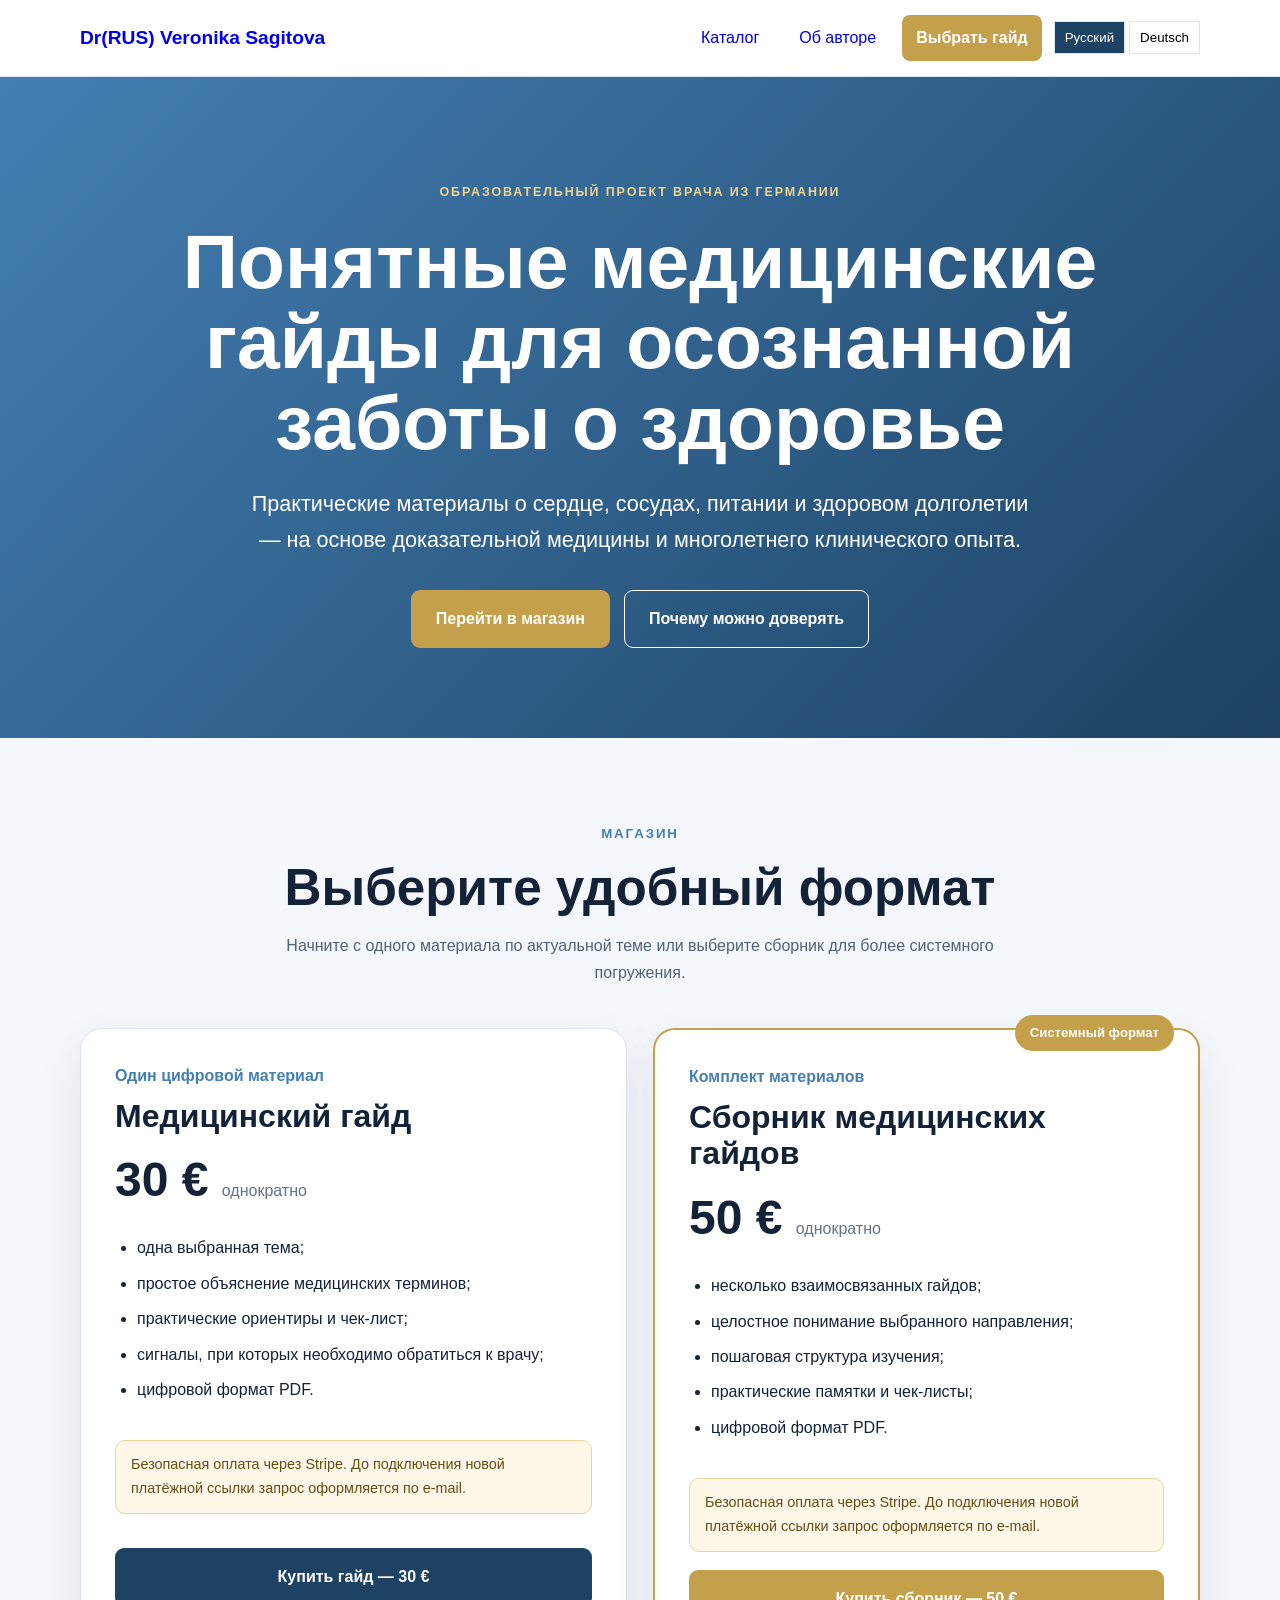
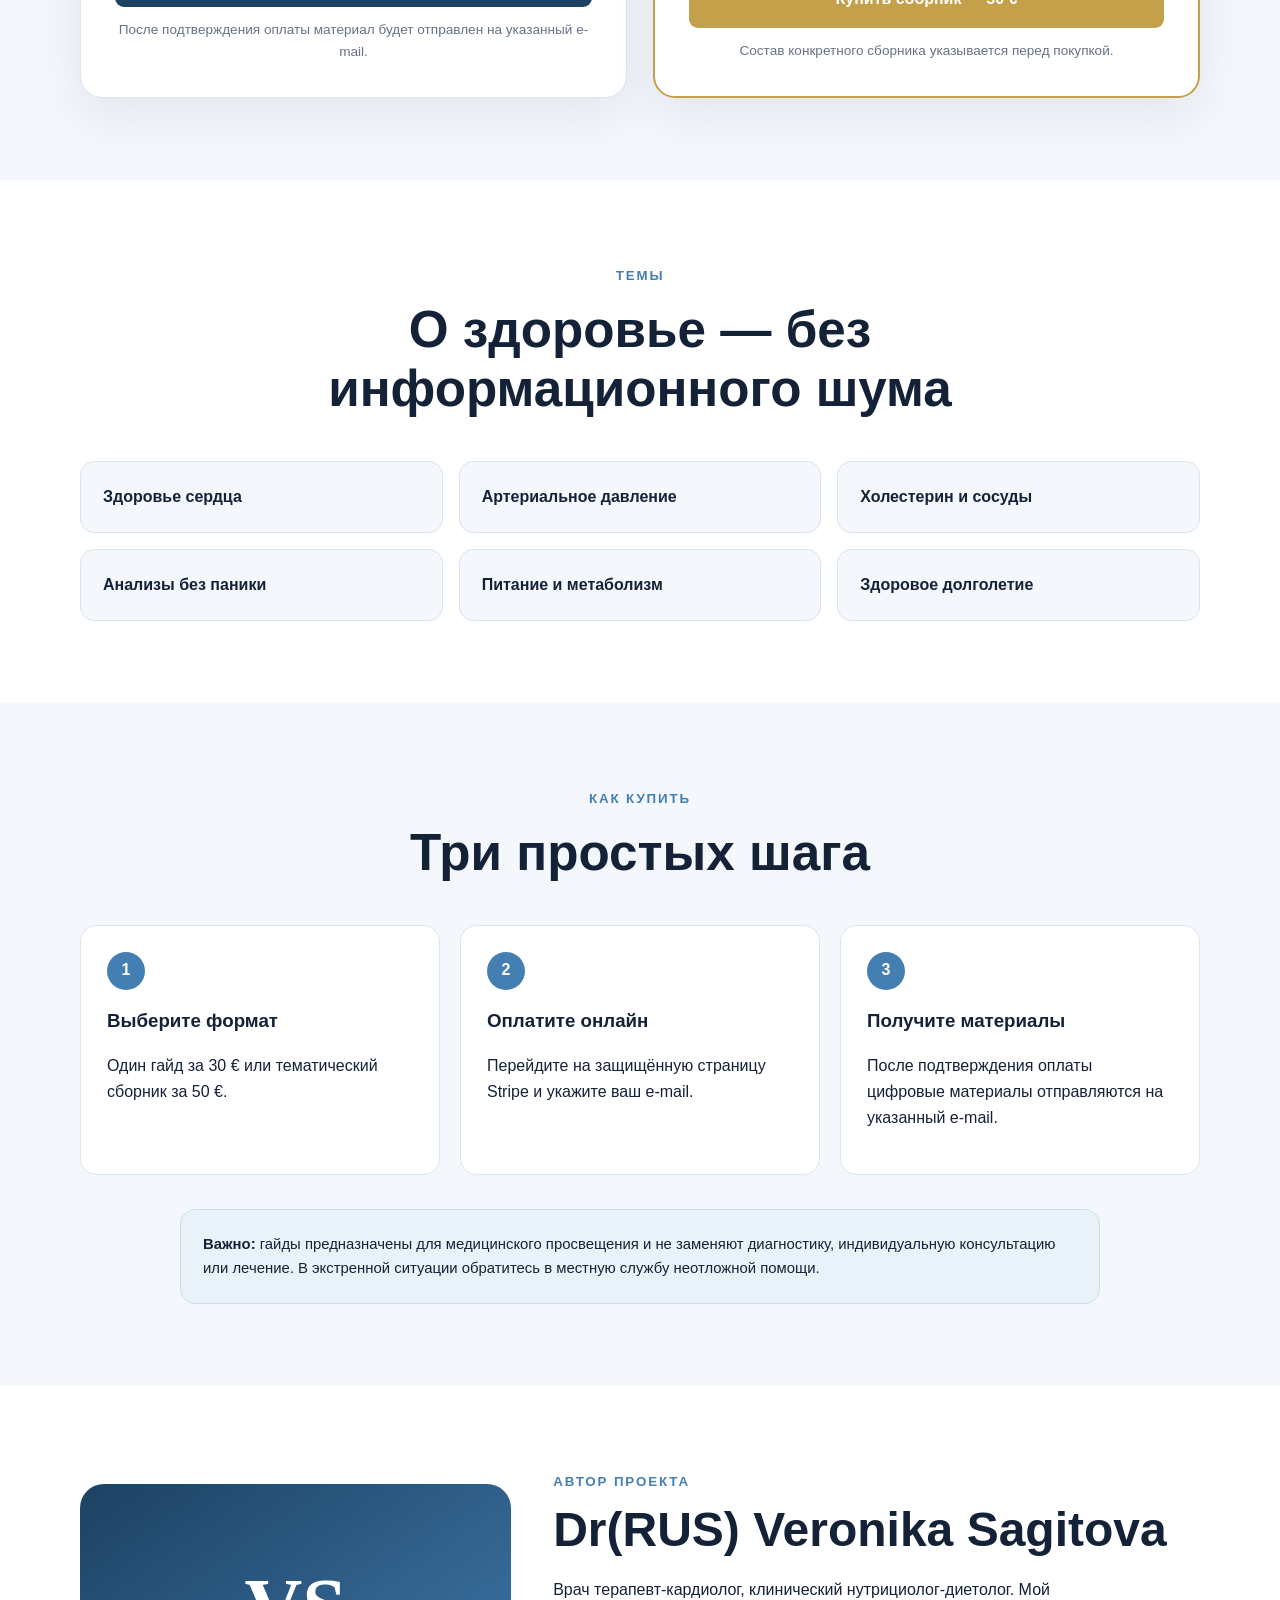
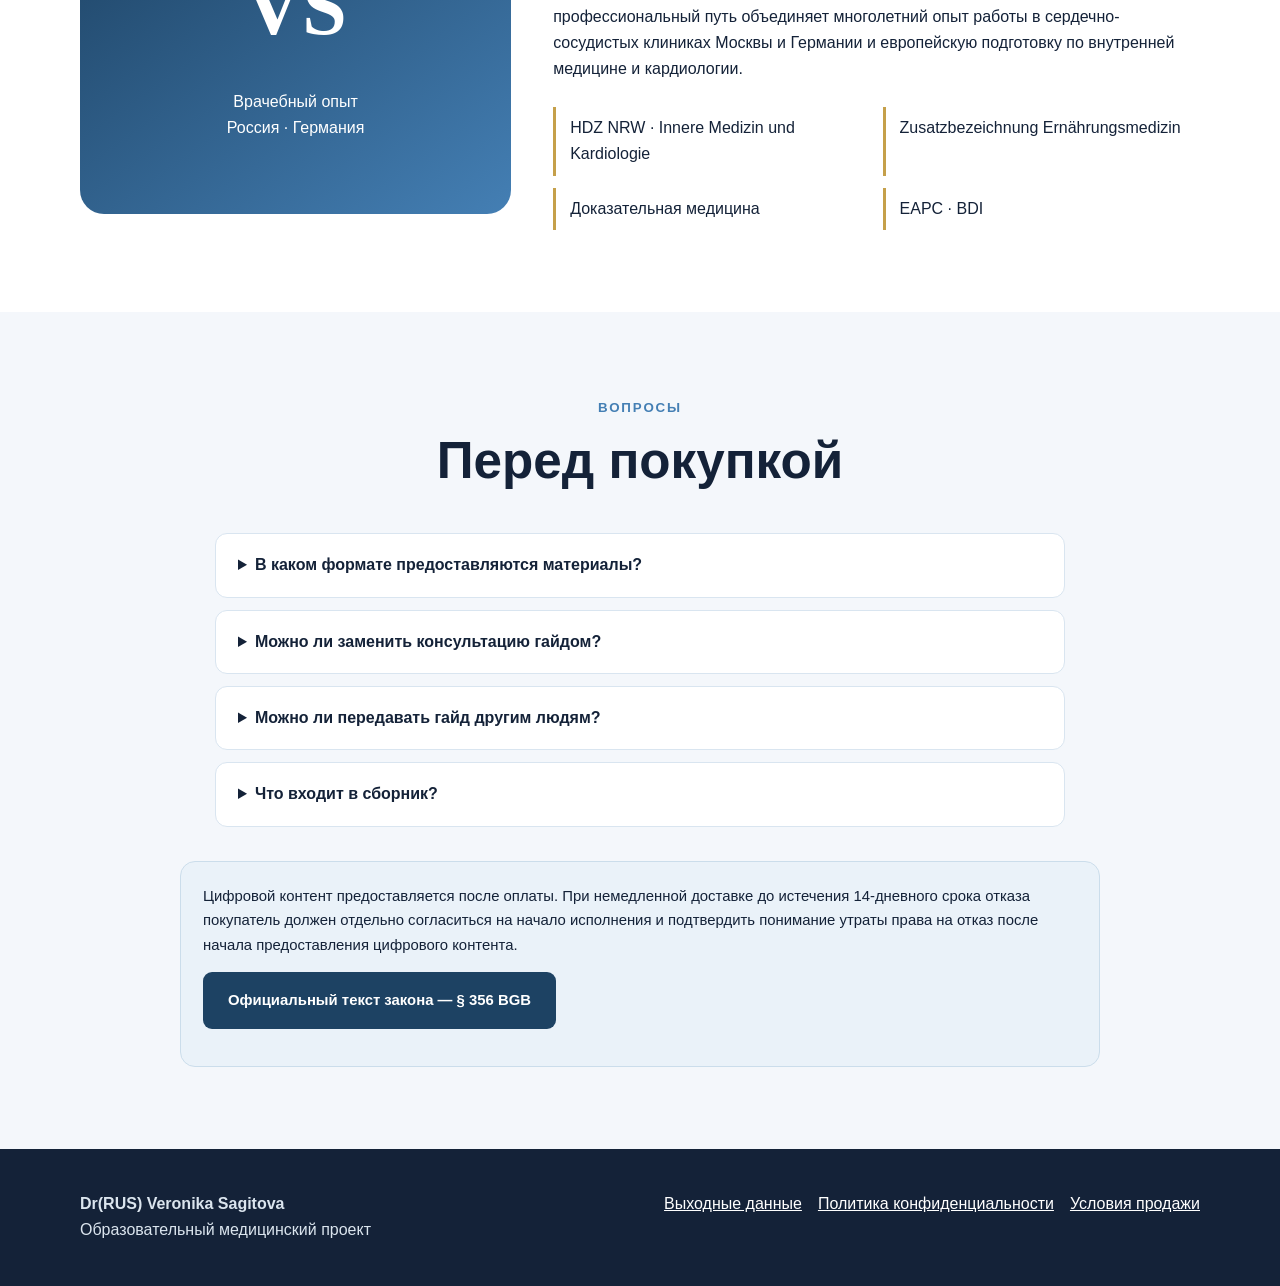
==== commit e20cac1d: "Complete German shop translation and add BGB link" ====
--- a/landing/index.html
+++ b/landing/index.html
@@ -15,5 +15,5 @@
 <section class="section white"><div class="wrap"><div class="heading"><small>Темы</small><h2>О здоровье — без информационного шума</h2></div><div class="topics"><div class="topic">Здоровье сердца</div><div class="topic">Артериальное давление</div><div class="topic">Холестерин и сосуды</div><div class="topic">Анализы без паники</div><div class="topic">Питание и метаболизм</div><div class="topic">Здоровое долголетие</div></div></div></section>
 <section class="section"><div class="wrap"><div class="heading"><small>Как купить</small><h2>Три простых шага</h2></div><div class="steps"><div class="step"><span>1</span><h3>Выберите формат</h3><p>Один гайд за 30 € или тематический сборник за 50 €.</p></div><div class="step"><span>2</span><h3>Оплатите онлайн</h3><p>Перейдите на защищённую страницу Stripe и укажите ваш e-mail.</p></div><div class="step"><span>3</span><h3>Получите материалы</h3><p>После подтверждения оплаты цифровые материалы отправляются на указанный e-mail.</p></div></div><div class="note"><strong>Важно:</strong> гайды предназначены для медицинского просвещения и не заменяют диагностику, индивидуальную консультацию или лечение. В экстренной ситуации обратитесь в местную службу неотложной помощи.</div></div></section>
 <section class="section white" id="author"><div class="wrap doctor"><div class="doctor-mark"><div><strong>VS</strong><p>Врачебный опыт<br>Россия · Германия</p></div></div><div class="doctor-copy"><small>Автор проекта</small><h2>Dr(RUS) Veronika Sagitova</h2><p>Врач терапевт-кардиолог, клинический нутрициолог-диетолог. Мой профессиональный путь объединяет многолетний опыт работы в сердечно-сосудистых клиниках Москвы и Германии и европейскую подготовку по внутренней медицине и кардиологии.</p><div class="trust"><div>HDZ NRW · Innere Medizin und Kardiologie</div><div>Zusatzbezeichnung Ernährungsmedizin</div><div>Доказательная медицина</div><div>EAPC · BDI</div></div></div></div></section>
-<section class="section"><div class="wrap"><div class="heading"><small>Вопросы</small><h2>Перед покупкой</h2></div><div class="faq"><details><summary>В каком формате предоставляются материалы?</summary><p>Это цифровые материалы в формате PDF. Для их получения необходимо указать действующий e-mail.</p></details><details><summary>Можно ли заменить консультацию гайдом?</summary><p>Нет. Гайд носит образовательный характер и не учитывает вашу полную медицинскую историю, результаты осмотра и индивидуальные противопоказания.</p></details><details><summary>Можно ли передавать гайд другим людям?</summary><p>Материалы защищены авторским правом и предназначены только для личного использования покупателем.</p></details><details><summary>Что входит в сборник?</summary><p>Состав зависит от выбранной темы и будет указан в описании перед оплатой. Сборник объединяет несколько взаимосвязанных материалов.</p></details></div><div class="note">Цифровой контент предоставляется после оплаты. При немедленной доставке до истечения 14-дневного срока отказа покупатель должен отдельно согласиться на начало исполнения и подтвердить понимание утраты права на отказ после начала предоставления цифрового контента.</div></div></section>
+<section class="section"><div class="wrap"><div class="heading"><small>Вопросы</small><h2>Перед покупкой</h2></div><div class="faq"><details><summary>В каком формате предоставляются материалы?</summary><p>Это цифровые материалы в формате PDF. Для их получения необходимо указать действующий e-mail.</p></details><details><summary>Можно ли заменить консультацию гайдом?</summary><p>Нет. Гайд носит образовательный характер и не учитывает вашу полную медицинскую историю, результаты осмотра и индивидуальные противопоказания.</p></details><details><summary>Можно ли передавать гайд другим людям?</summary><p>Материалы защищены авторским правом и предназначены только для личного использования покупателем.</p></details><details><summary>Что входит в сборник?</summary><p>Состав зависит от выбранной темы и будет указан в описании перед оплатой. Сборник объединяет несколько взаимосвязанных материалов.</p></details></div><div class="note">Цифровой контент предоставляется после оплаты. При немедленной доставке до истечения 14-дневного срока отказа покупатель должен отдельно согласиться на начало исполнения и подтвердить понимание утраты права на отказ после начала предоставления цифрового контента.<p><a class="btn" href="https://www.gesetze-im-internet.de/bgb/__356.html" target="_blank" rel="noopener" style="background:var(--deep);color:#fff">Официальный текст закона — § 356 BGB</a></p></div></div></section>
 </main><footer class="footer"><div class="wrap"><div><strong>Dr(RUS) Veronika Sagitova</strong><div>Образовательный медицинский проект</div></div><div class="legal"><a href="../impressum.html?back=landing">Выходные данные</a><a href="../datenschutz.html?back=landing">Политика конфиденциальности</a><a href="../terms.html?back=landing">Условия продажи</a></div></div></footer><script src="i18n-landing.js?v=shop-20260919"></script></body></html>
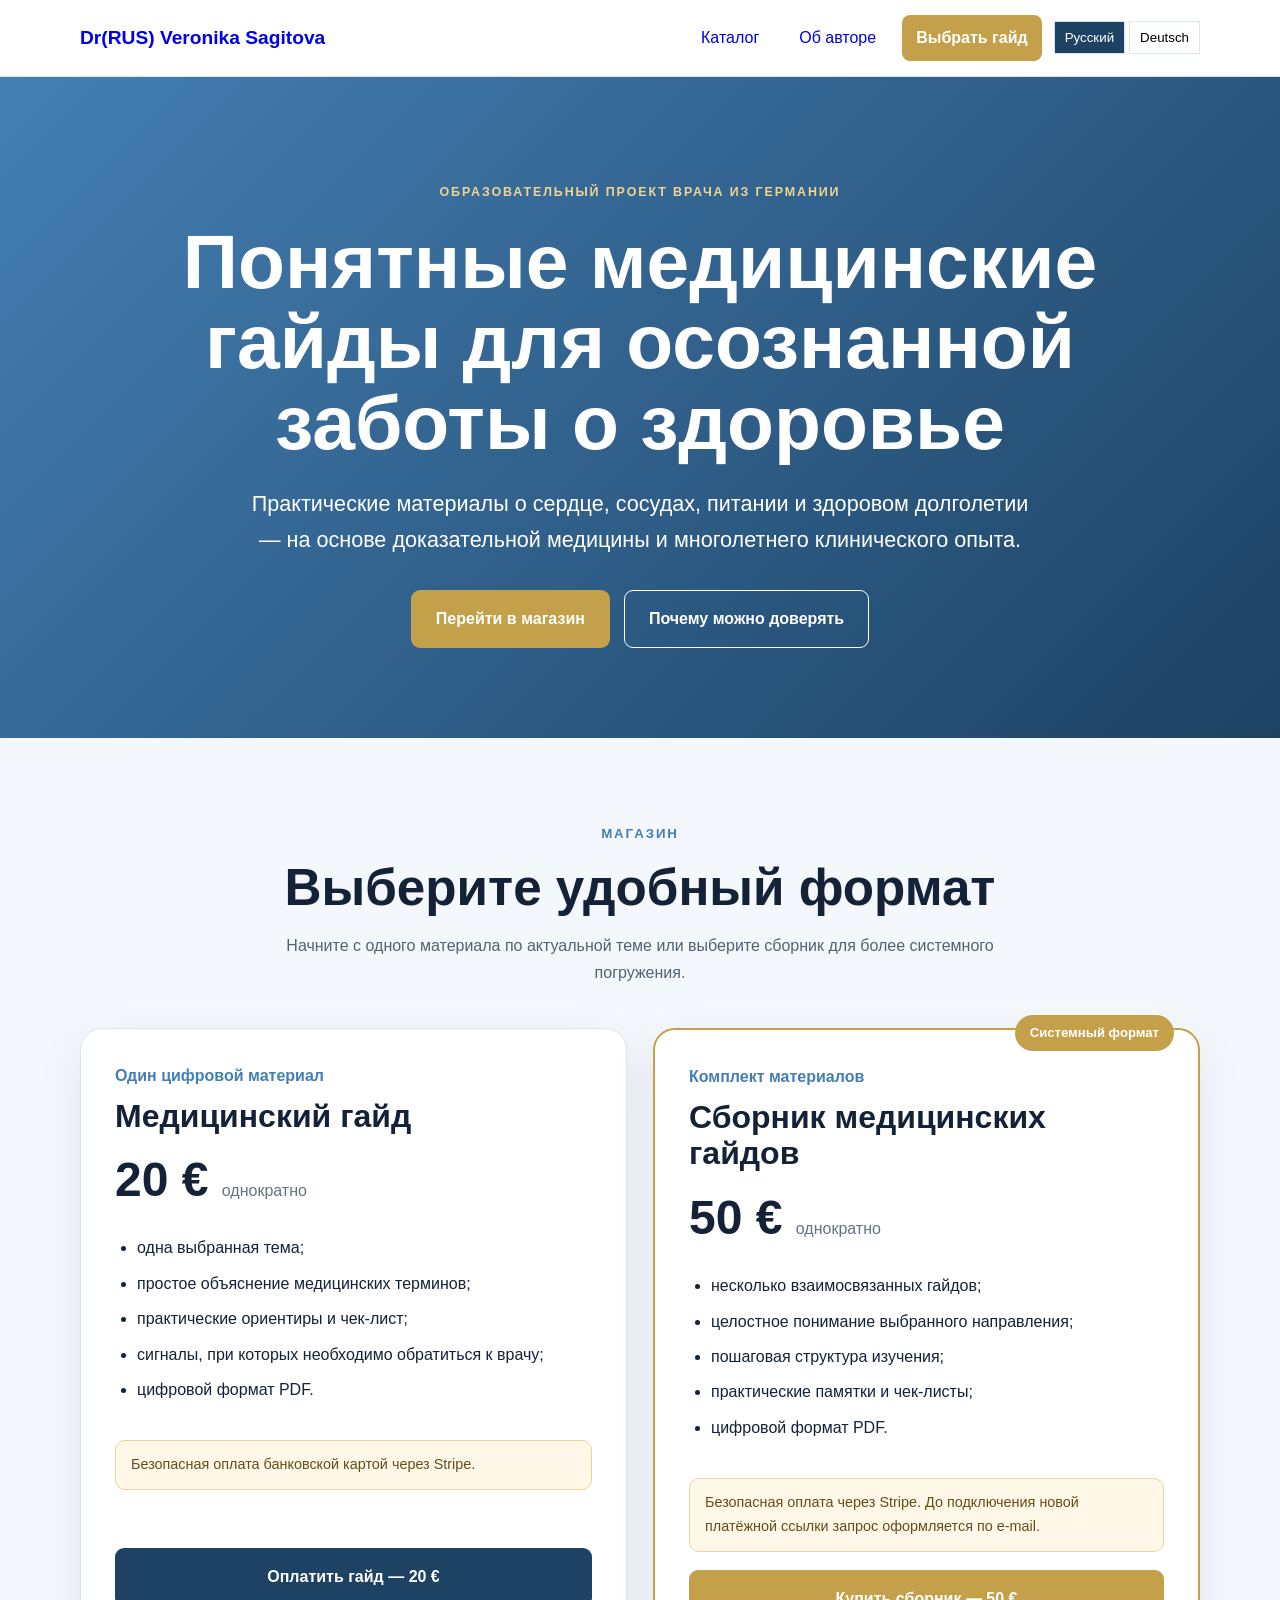
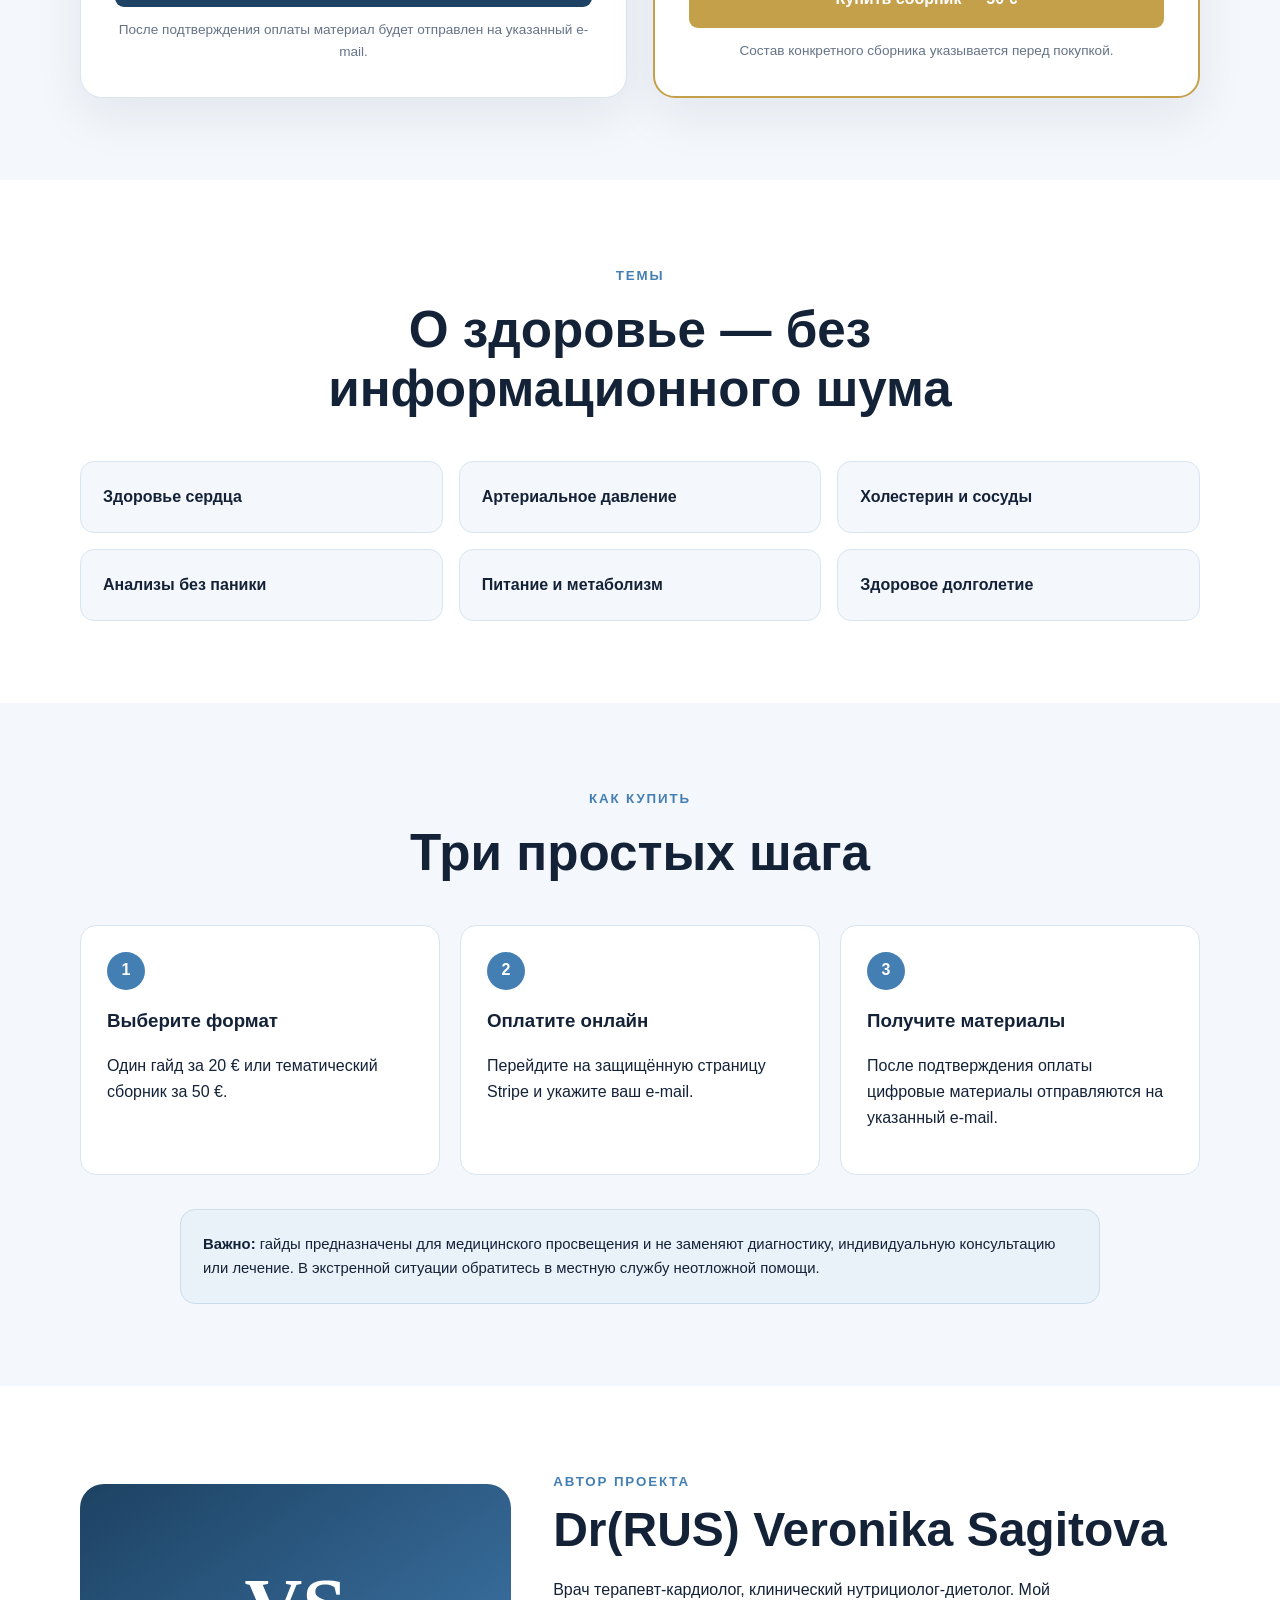
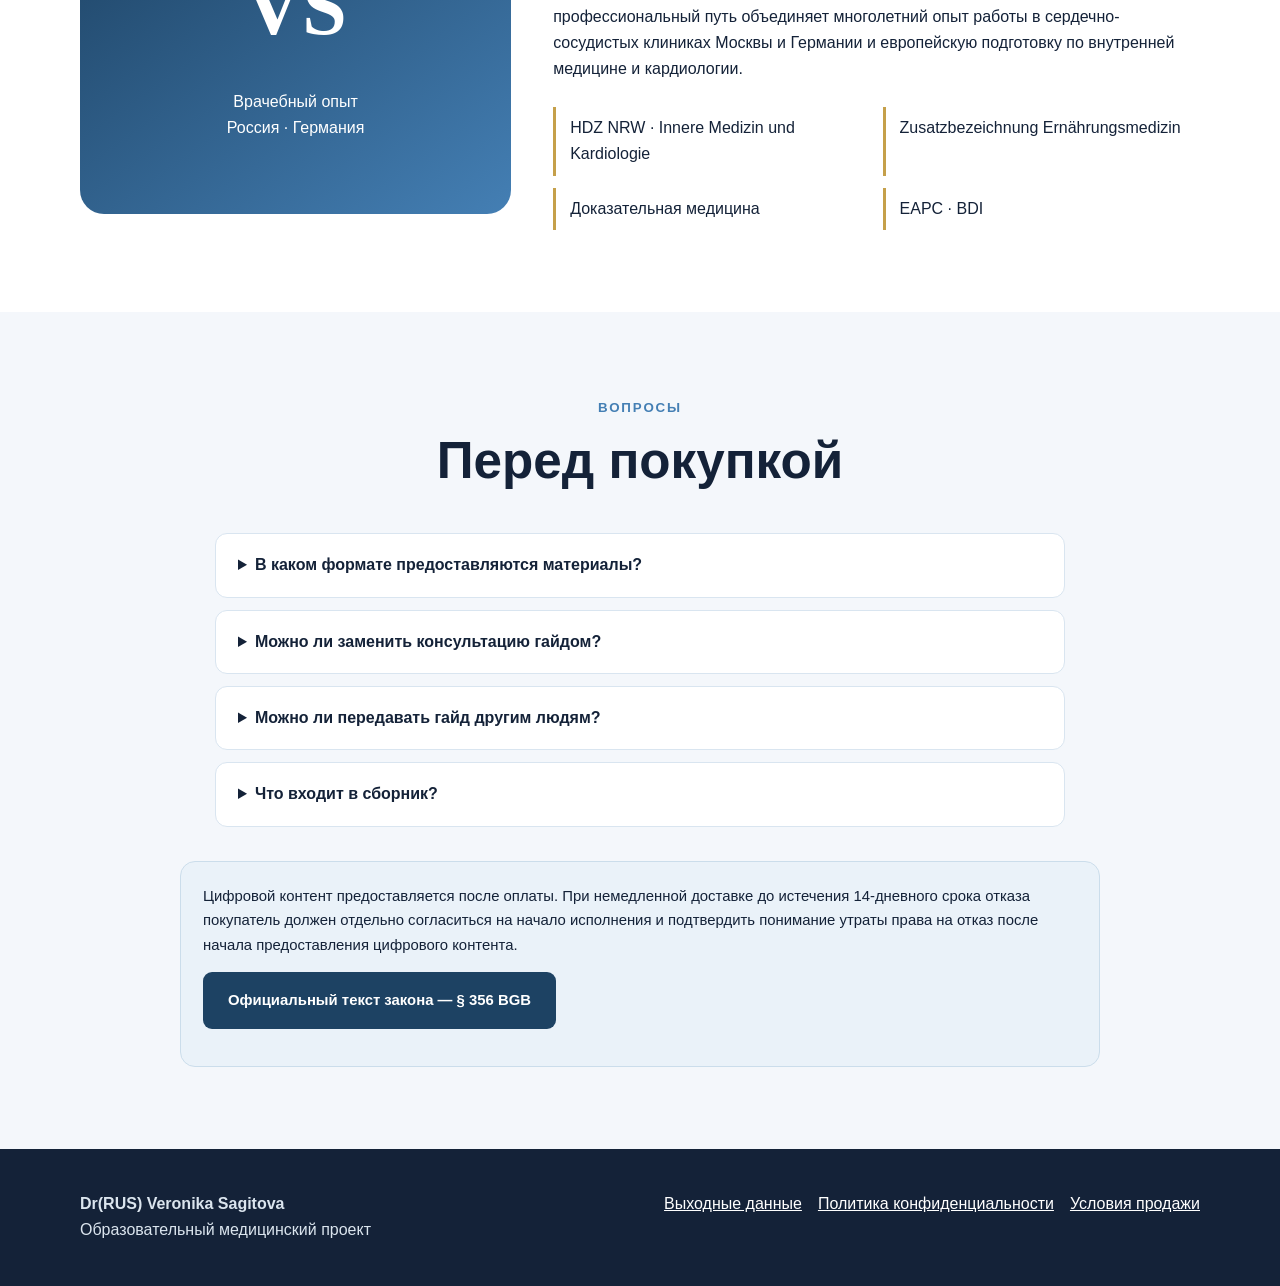
==== commit f0e23c83: "Connect 20 euro guide payment" ====
--- a/landing/index.html
+++ b/landing/index.html
@@ -9,11 +9,11 @@
 <main>
 <section class="hero"><div class="wrap"><div class="eyebrow">Образовательный проект врача из Германии</div><h1>Понятные медицинские гайды для осознанной заботы о здоровье</h1><p>Практические материалы о сердце, сосудах, питании и здоровом долголетии — на основе доказательной медицины и многолетнего клинического опыта.</p><div class="actions"><a class="btn btn-primary" href="#catalog">Перейти в магазин</a><a class="btn btn-secondary" href="#author">Почему можно доверять</a></div></div></section>
 <section class="section" id="catalog"><div class="wrap"><div class="heading"><small>Магазин</small><h2>Выберите удобный формат</h2><p>Начните с одного материала по актуальной теме или выберите сборник для более системного погружения.</p></div><div class="products">
-<article class="card" id="guide"><div class="card-kicker">Один цифровой материал</div><h2>Медицинский гайд</h2><div class="price">30 € <small>однократно</small></div><ul><li>одна выбранная тема;</li><li>простое объяснение медицинских терминов;</li><li>практические ориентиры и чек-лист;</li><li>сигналы, при которых необходимо обратиться к врачу;</li><li>цифровой формат PDF.</li></ul><div class="pending">Безопасная оплата через Stripe. До подключения новой платёжной ссылки запрос оформляется по e-mail.</div><a class="btn" href="mailto:info@veronikasagitova.com?subject=Покупка%20медицинского%20гайда%20за%2030%20евро">Купить гайд — 30 €</a><p class="micro">После подтверждения оплаты материал будет отправлен на указанный e-mail.</p></article>
+<article class="card" id="guide"><div class="card-kicker">Один цифровой материал</div><h2>Медицинский гайд</h2><div class="price">20 € <small>однократно</small></div><ul><li>одна выбранная тема;</li><li>простое объяснение медицинских терминов;</li><li>практические ориентиры и чек-лист;</li><li>сигналы, при которых необходимо обратиться к врачу;</li><li>цифровой формат PDF.</li></ul><div class="pending">Безопасная оплата банковской картой через Stripe.</div><a class="btn" href="https://buy.stripe.com/7sYdR24ki4k7djp3LY6Na03" target="_blank" rel="noopener">Оплатить гайд — 20 €</a><p class="micro">После подтверждения оплаты материал будет отправлен на указанный e-mail.</p></article>
 <article class="card featured" id="collection"><div class="badge">Системный формат</div><div class="card-kicker">Комплект материалов</div><h2>Сборник медицинских гайдов</h2><div class="price">50 € <small>однократно</small></div><ul><li>несколько взаимосвязанных гайдов;</li><li>целостное понимание выбранного направления;</li><li>пошаговая структура изучения;</li><li>практические памятки и чек-листы;</li><li>цифровой формат PDF.</li></ul><div class="pending">Безопасная оплата через Stripe. До подключения новой платёжной ссылки запрос оформляется по e-mail.</div><a class="btn" href="mailto:info@veronikasagitova.com?subject=Покупка%20сборника%20гайдов%20за%2050%20евро">Купить сборник — 50 €</a><p class="micro">Состав конкретного сборника указывается перед покупкой.</p></article>
 </div></div></section>
 <section class="section white"><div class="wrap"><div class="heading"><small>Темы</small><h2>О здоровье — без информационного шума</h2></div><div class="topics"><div class="topic">Здоровье сердца</div><div class="topic">Артериальное давление</div><div class="topic">Холестерин и сосуды</div><div class="topic">Анализы без паники</div><div class="topic">Питание и метаболизм</div><div class="topic">Здоровое долголетие</div></div></div></section>
-<section class="section"><div class="wrap"><div class="heading"><small>Как купить</small><h2>Три простых шага</h2></div><div class="steps"><div class="step"><span>1</span><h3>Выберите формат</h3><p>Один гайд за 30 € или тематический сборник за 50 €.</p></div><div class="step"><span>2</span><h3>Оплатите онлайн</h3><p>Перейдите на защищённую страницу Stripe и укажите ваш e-mail.</p></div><div class="step"><span>3</span><h3>Получите материалы</h3><p>После подтверждения оплаты цифровые материалы отправляются на указанный e-mail.</p></div></div><div class="note"><strong>Важно:</strong> гайды предназначены для медицинского просвещения и не заменяют диагностику, индивидуальную консультацию или лечение. В экстренной ситуации обратитесь в местную службу неотложной помощи.</div></div></section>
+<section class="section"><div class="wrap"><div class="heading"><small>Как купить</small><h2>Три простых шага</h2></div><div class="steps"><div class="step"><span>1</span><h3>Выберите формат</h3><p>Один гайд за 20 € или тематический сборник за 50 €.</p></div><div class="step"><span>2</span><h3>Оплатите онлайн</h3><p>Перейдите на защищённую страницу Stripe и укажите ваш e-mail.</p></div><div class="step"><span>3</span><h3>Получите материалы</h3><p>После подтверждения оплаты цифровые материалы отправляются на указанный e-mail.</p></div></div><div class="note"><strong>Важно:</strong> гайды предназначены для медицинского просвещения и не заменяют диагностику, индивидуальную консультацию или лечение. В экстренной ситуации обратитесь в местную службу неотложной помощи.</div></div></section>
 <section class="section white" id="author"><div class="wrap doctor"><div class="doctor-mark"><div><strong>VS</strong><p>Врачебный опыт<br>Россия · Германия</p></div></div><div class="doctor-copy"><small>Автор проекта</small><h2>Dr(RUS) Veronika Sagitova</h2><p>Врач терапевт-кардиолог, клинический нутрициолог-диетолог. Мой профессиональный путь объединяет многолетний опыт работы в сердечно-сосудистых клиниках Москвы и Германии и европейскую подготовку по внутренней медицине и кардиологии.</p><div class="trust"><div>HDZ NRW · Innere Medizin und Kardiologie</div><div>Zusatzbezeichnung Ernährungsmedizin</div><div>Доказательная медицина</div><div>EAPC · BDI</div></div></div></div></section>
 <section class="section"><div class="wrap"><div class="heading"><small>Вопросы</small><h2>Перед покупкой</h2></div><div class="faq"><details><summary>В каком формате предоставляются материалы?</summary><p>Это цифровые материалы в формате PDF. Для их получения необходимо указать действующий e-mail.</p></details><details><summary>Можно ли заменить консультацию гайдом?</summary><p>Нет. Гайд носит образовательный характер и не учитывает вашу полную медицинскую историю, результаты осмотра и индивидуальные противопоказания.</p></details><details><summary>Можно ли передавать гайд другим людям?</summary><p>Материалы защищены авторским правом и предназначены только для личного использования покупателем.</p></details><details><summary>Что входит в сборник?</summary><p>Состав зависит от выбранной темы и будет указан в описании перед оплатой. Сборник объединяет несколько взаимосвязанных материалов.</p></details></div><div class="note">Цифровой контент предоставляется после оплаты. При немедленной доставке до истечения 14-дневного срока отказа покупатель должен отдельно согласиться на начало исполнения и подтвердить понимание утраты права на отказ после начала предоставления цифрового контента.<p><a class="btn" href="https://www.gesetze-im-internet.de/bgb/__356.html" target="_blank" rel="noopener" style="background:var(--deep);color:#fff">Официальный текст закона — § 356 BGB</a></p></div></div></section>
 </main><footer class="footer"><div class="wrap"><div><strong>Dr(RUS) Veronika Sagitova</strong><div>Образовательный медицинский проект</div></div><div class="legal"><a href="../impressum.html?back=landing">Выходные данные</a><a href="../datenschutz.html?back=landing">Политика конфиденциальности</a><a href="../terms.html?back=landing">Условия продажи</a></div></div></footer><script src="i18n-landing.js?v=shop-20260919"></script></body></html>
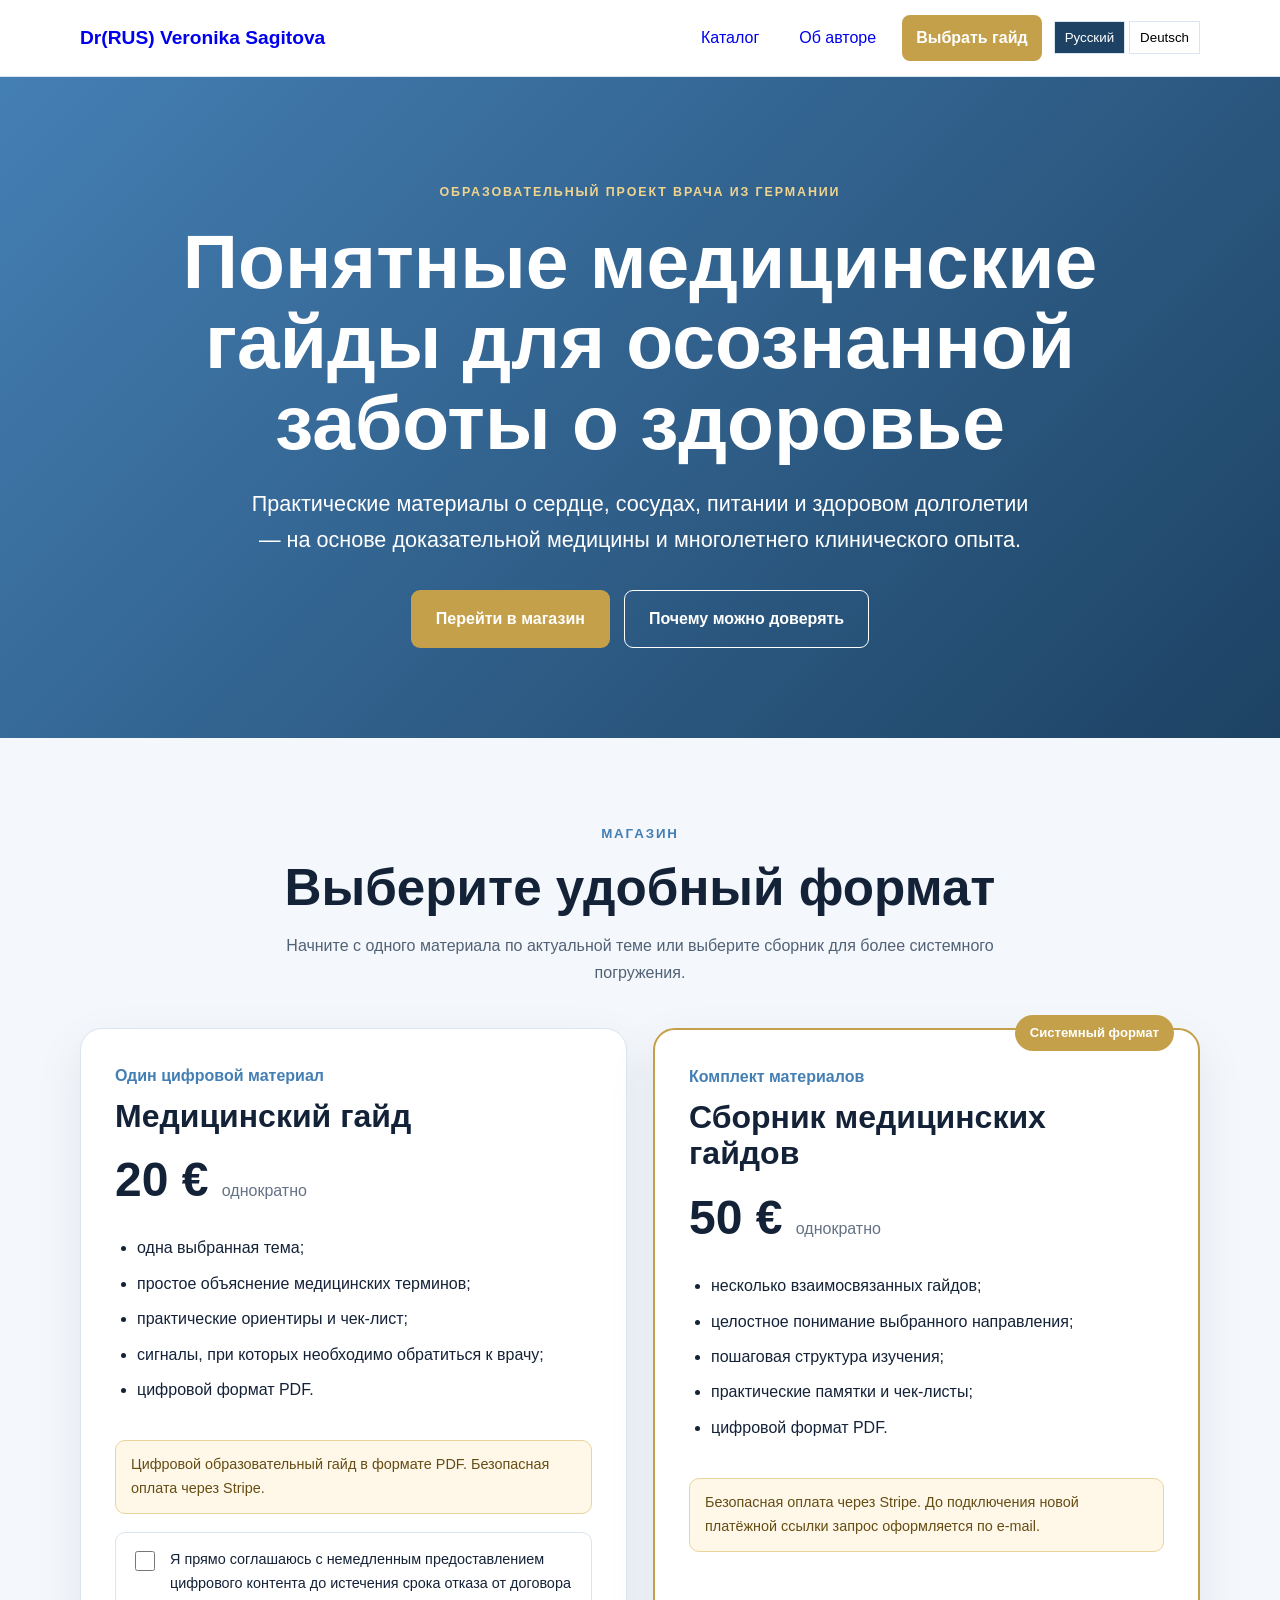
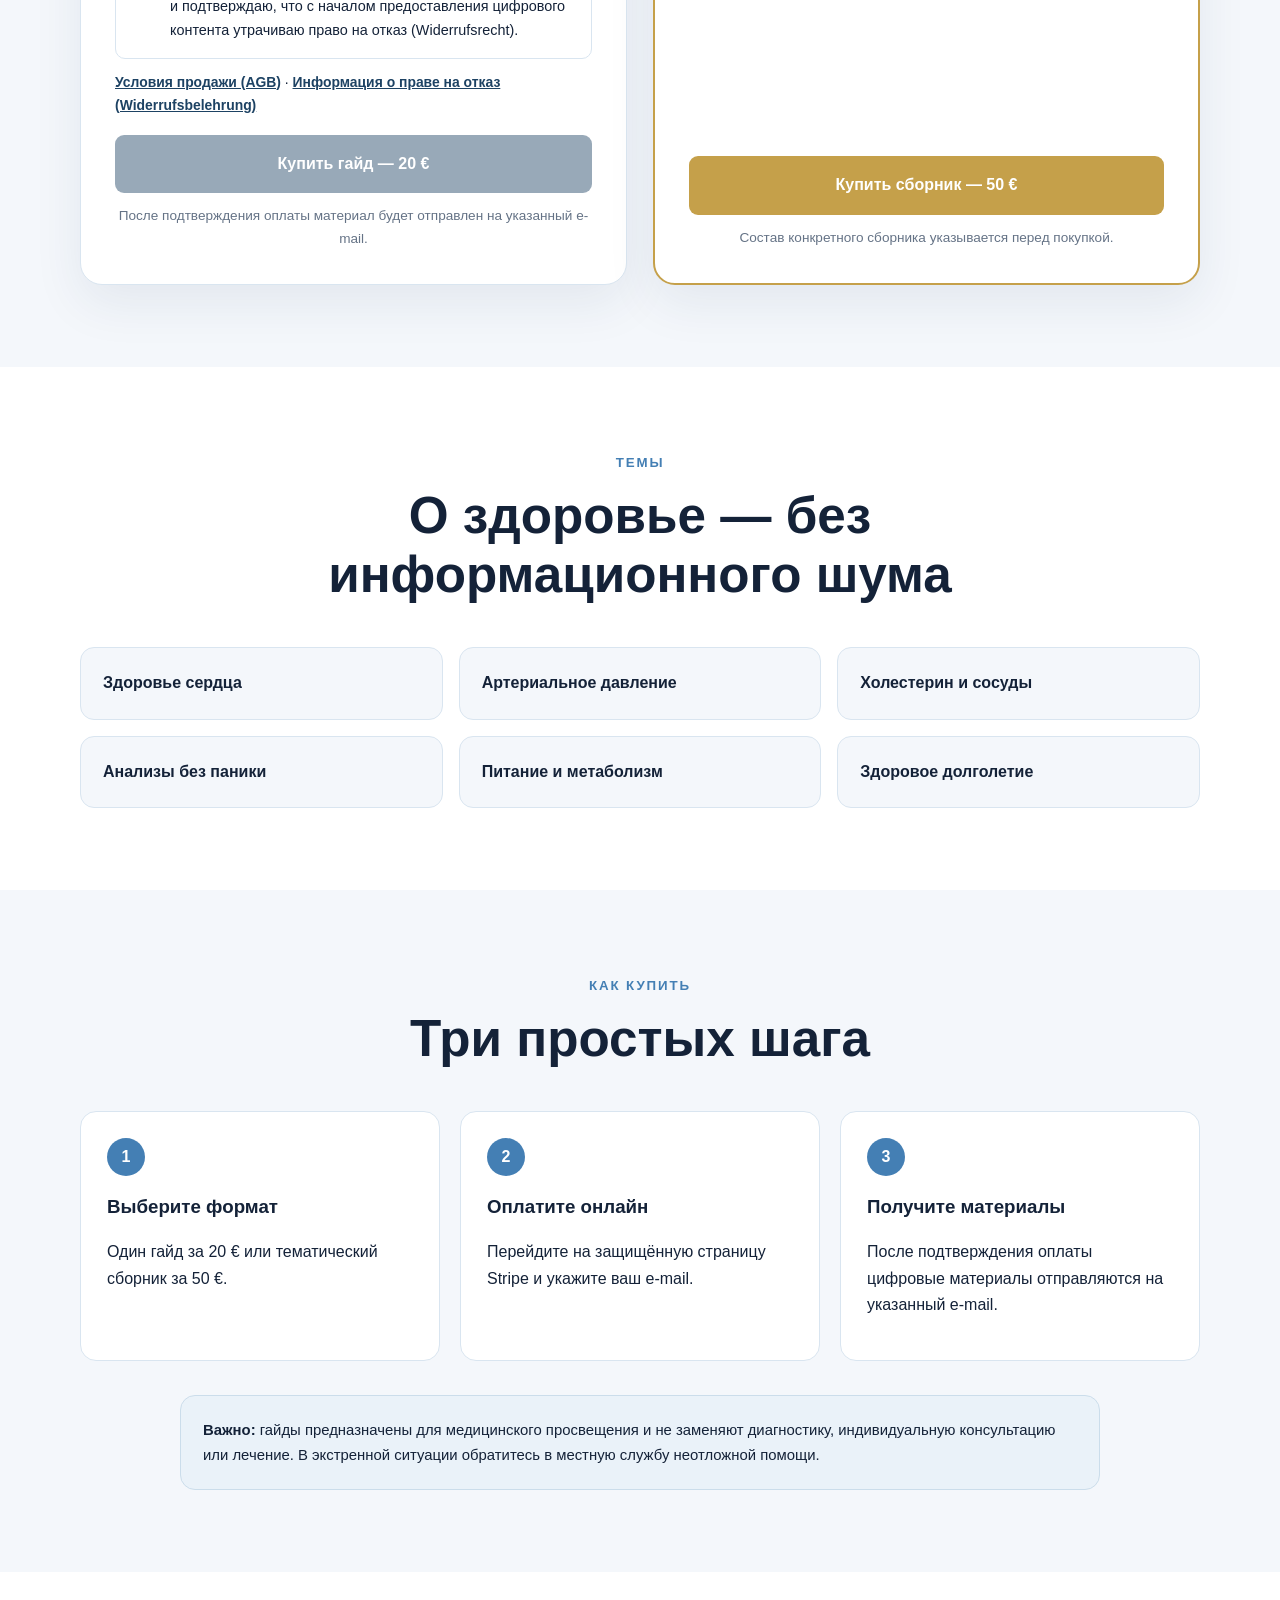
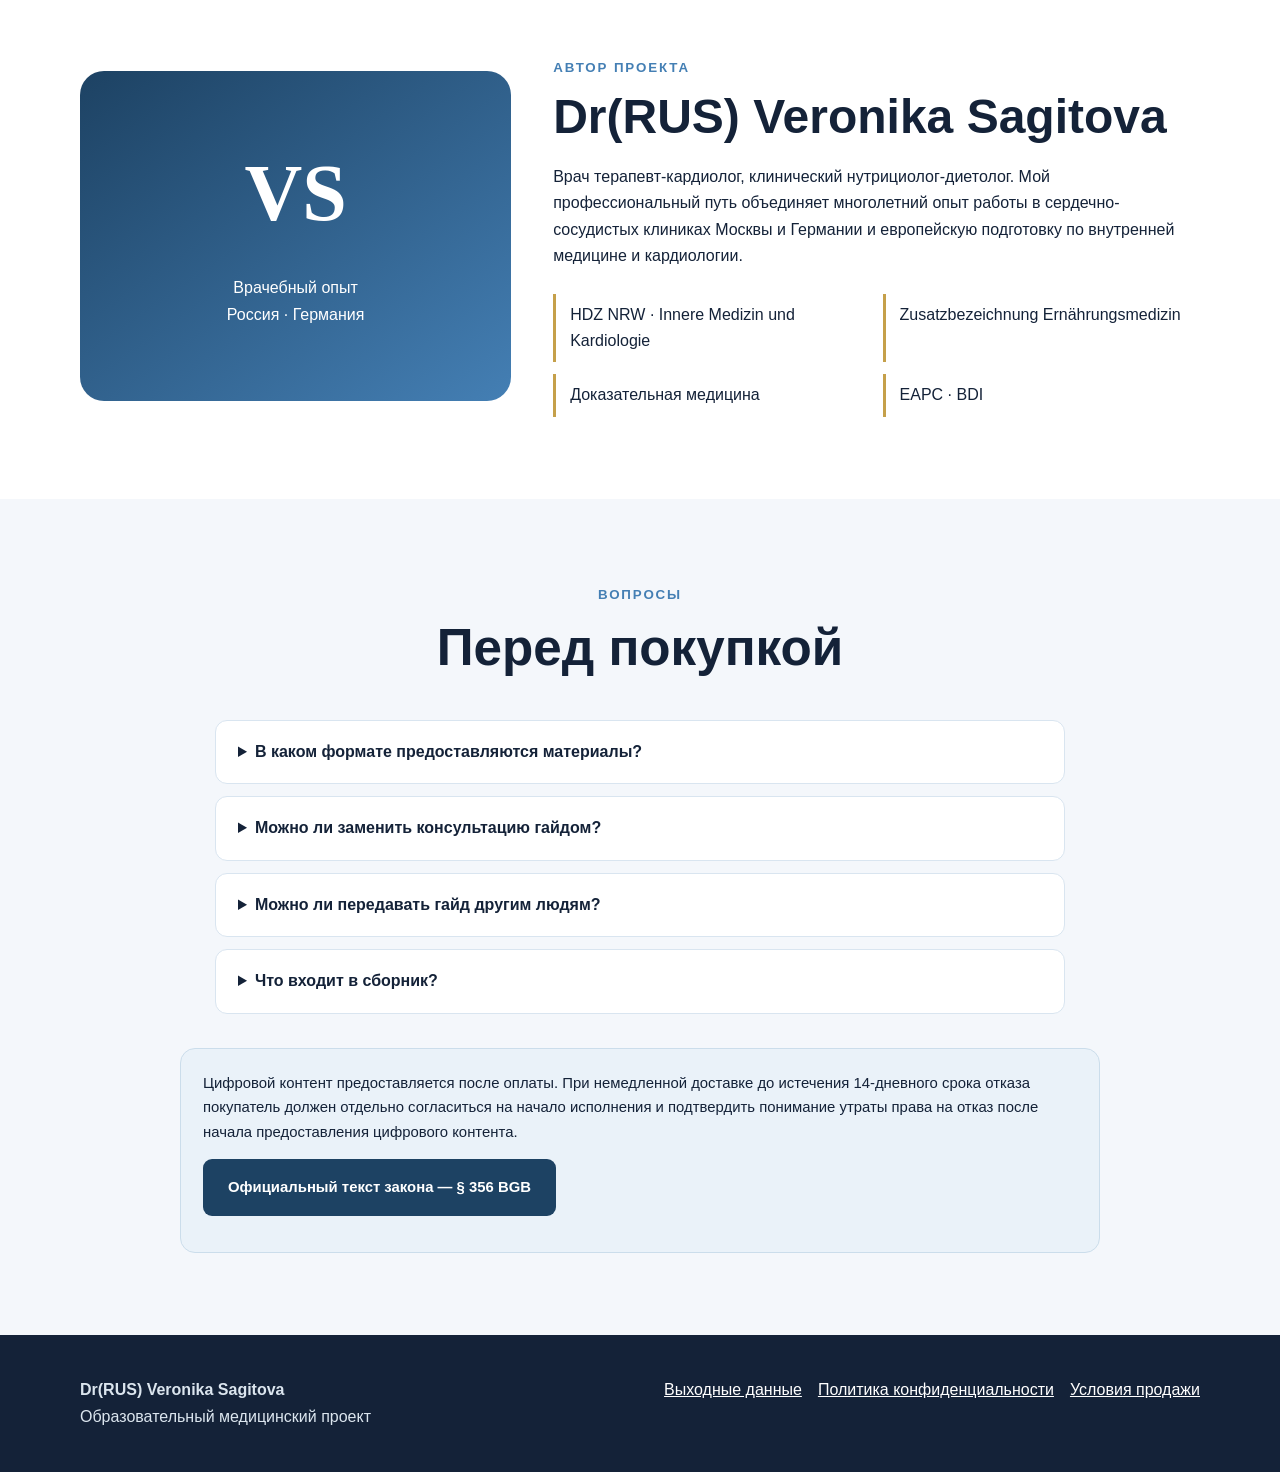
==== commit 1abc006c: "Require digital content consent before payment" ====
--- a/landing/index.html
+++ b/landing/index.html
@@ -4,16 +4,17 @@
 <meta name="description" content="Медицинские гайды и тематические сборники о здоровье сердца, сосудах, питании и долголетии от опытного врача из Германии.">
 <style>
 :root{--ink:#142238;--blue:#447fb4;--deep:#1d4263;--gold:#c5a04a;--paper:#f4f7fb;--white:#fff;--line:#d9e5f0}*{box-sizing:border-box}html{scroll-behavior:smooth}body{margin:0;font-family:-apple-system,BlinkMacSystemFont,"Segoe UI",sans-serif;color:var(--ink);background:var(--paper);line-height:1.65}.wrap{width:min(1120px,calc(100% - 40px));margin:auto}.top{position:sticky;top:0;z-index:10;background:rgba(255,255,255,.96);border-bottom:1px solid var(--line);backdrop-filter:blur(12px)}.top .wrap{min-height:76px;display:flex;align-items:center;justify-content:space-between;gap:24px}.brand{text-decoration:none;font-size:1.2rem;font-weight:800;white-space:nowrap}.nav{display:flex;align-items:center;gap:12px;flex-wrap:wrap}.nav a{text-decoration:none;padding:10px 14px;border-radius:8px}.nav .buy{color:#fff;background:var(--gold);font-weight:800}.hero{padding:105px 0 90px;background:linear-gradient(135deg,var(--blue),var(--deep));color:#fff;text-align:center}.eyebrow{text-transform:uppercase;letter-spacing:.15em;font-weight:800;font-size:.78rem;color:#f0d58f}.hero h1{font-size:clamp(2.35rem,6vw,4.8rem);line-height:1.05;max-width:920px;margin:18px auto 24px}.hero p{font-size:clamp(1.05rem,2.2vw,1.35rem);max-width:780px;margin:0 auto 32px}.actions{display:flex;justify-content:center;gap:14px;flex-wrap:wrap}.btn{display:inline-block;padding:15px 24px;border-radius:9px;text-decoration:none;font-weight:800;text-align:center;border:1px solid transparent}.btn-primary{background:var(--gold);color:#fff}.btn-secondary{border-color:#fff;color:#fff}.section{padding:82px 0}.white{background:#fff}.heading{text-align:center;max-width:780px;margin:0 auto 42px}.heading small,.doctor-copy small{color:var(--blue);font-weight:800;text-transform:uppercase;letter-spacing:.14em}.heading h2{font-size:clamp(2rem,4vw,3.2rem);line-height:1.15;margin:12px 0}.heading p{color:#526276}.products{display:grid;grid-template-columns:repeat(2,minmax(0,1fr));gap:26px}.card{background:#fff;border:1px solid var(--line);border-radius:22px;padding:34px;box-shadow:0 18px 50px rgba(24,54,86,.08);display:flex;flex-direction:column}.card.featured{border:2px solid var(--gold);position:relative}.badge{position:absolute;top:-15px;right:24px;background:var(--gold);color:#fff;border-radius:30px;padding:7px 15px;font-size:.82rem;font-weight:800}.card-kicker{color:var(--blue);font-weight:800}.card h2{font-size:2rem;line-height:1.15;margin:8px 0}.price{font-size:3rem;line-height:1;font-weight:900;margin:14px 0 22px}.price small{font-size:1rem;color:#647285;font-weight:500}.card ul{padding-left:22px;margin:0 0 28px}.card li{margin:9px 0}.card .btn{margin-top:auto;background:var(--deep);color:#fff;width:100%}.featured .btn{background:var(--gold)}.micro{font-size:.85rem;color:#657386;text-align:center;margin:12px 0 0}.pending{background:#fff8e8;border:1px solid #ead49b;color:#654d14;border-radius:10px;padding:12px 15px;margin:0 0 18px;font-size:.9rem}.topics{display:grid;grid-template-columns:repeat(3,minmax(0,1fr));gap:16px}.topic{background:var(--paper);border:1px solid var(--line);padding:22px;border-radius:14px;font-weight:750}.steps{display:grid;grid-template-columns:repeat(3,minmax(0,1fr));gap:20px}.step{background:#fff;border:1px solid var(--line);border-radius:16px;padding:26px}.step span{display:inline-grid;place-items:center;width:38px;height:38px;border-radius:50%;background:var(--blue);color:#fff;font-weight:900}.step h3{margin:16px 0 8px}.doctor{display:grid;grid-template-columns:.8fr 1.2fr;gap:42px;align-items:center}.doctor-mark{min-height:330px;border-radius:24px;background:linear-gradient(145deg,var(--deep),var(--blue));display:grid;place-items:center;color:#fff;text-align:center;padding:34px}.doctor-mark strong{font-family:Georgia,serif;font-size:5rem}.doctor-copy h2{font-size:clamp(2rem,4vw,3rem);line-height:1.15;margin:8px 0 20px}.trust{display:grid;grid-template-columns:repeat(2,minmax(0,1fr));gap:12px;margin-top:24px}.trust div{border-left:3px solid var(--gold);padding:8px 14px;background:#fff}.note{background:#eaf2f9;border:1px solid #cbddeb;border-radius:15px;padding:22px;max-width:920px;margin:34px auto 0;font-size:.93rem}.faq{max-width:850px;margin:auto}.faq details{background:#fff;border:1px solid var(--line);border-radius:12px;padding:18px 22px;margin:12px 0}.faq summary{cursor:pointer;font-weight:800}.faq p{color:#526276}.footer{padding:42px 0;background:var(--ink);color:#dbe5ee}.footer .wrap{display:flex;justify-content:space-between;gap:28px;flex-wrap:wrap}.legal{display:flex;gap:16px;flex-wrap:wrap}.legal a{color:#fff}.language-switch{display:flex;gap:4px}.language-switch button{border:1px solid var(--line);background:#fff;padding:8px 10px;cursor:pointer}.language-switch .active{background:var(--deep);color:#fff}@media(max-width:800px){.products,.doctor,.steps{grid-template-columns:1fr}.topics{grid-template-columns:repeat(2,1fr)}.nav>a:not(.buy){display:none}.hero{padding:78px 0 68px}.section{padding:62px 0}.card{padding:27px}.trust{grid-template-columns:1fr}}@media(max-width:480px){.wrap{width:min(100% - 24px,1120px)}.brand{font-size:.92rem}.nav{gap:5px}.nav .buy{padding:9px}.topics{grid-template-columns:1fr}.top .wrap{min-height:68px}.price{font-size:2.5rem}}
+.consent{display:flex;align-items:flex-start;gap:12px;margin:0 0 12px;padding:15px;border:1px solid var(--line);border-radius:10px;background:#fff;font-size:.9rem}.consent input{width:20px;height:20px;flex:0 0 auto;margin-top:3px;accent-color:var(--deep)}.consent-links{font-size:.87rem;margin:0 0 18px}.consent-links a{color:var(--deep);font-weight:700}.btn[aria-disabled="true"]{opacity:.45;cursor:not-allowed;pointer-events:none}
 </style></head><body id="top">
 <header class="top"><div class="wrap"><a class="brand" href="../">Dr(RUS) Veronika Sagitova</a><nav class="nav"><a href="#catalog">Каталог</a><a href="#author">Об авторе</a><a class="buy" href="#catalog">Выбрать гайд</a></nav></div></header>
 <main>
 <section class="hero"><div class="wrap"><div class="eyebrow">Образовательный проект врача из Германии</div><h1>Понятные медицинские гайды для осознанной заботы о здоровье</h1><p>Практические материалы о сердце, сосудах, питании и здоровом долголетии — на основе доказательной медицины и многолетнего клинического опыта.</p><div class="actions"><a class="btn btn-primary" href="#catalog">Перейти в магазин</a><a class="btn btn-secondary" href="#author">Почему можно доверять</a></div></div></section>
 <section class="section" id="catalog"><div class="wrap"><div class="heading"><small>Магазин</small><h2>Выберите удобный формат</h2><p>Начните с одного материала по актуальной теме или выберите сборник для более системного погружения.</p></div><div class="products">
-<article class="card" id="guide"><div class="card-kicker">Один цифровой материал</div><h2>Медицинский гайд</h2><div class="price">20 € <small>однократно</small></div><ul><li>одна выбранная тема;</li><li>простое объяснение медицинских терминов;</li><li>практические ориентиры и чек-лист;</li><li>сигналы, при которых необходимо обратиться к врачу;</li><li>цифровой формат PDF.</li></ul><div class="pending">Безопасная оплата банковской картой через Stripe.</div><a class="btn" href="https://buy.stripe.com/7sYdR24ki4k7djp3LY6Na03" target="_blank" rel="noopener">Оплатить гайд — 20 €</a><p class="micro">После подтверждения оплаты материал будет отправлен на указанный e-mail.</p></article>
+<article class="card" id="guide"><div class="card-kicker">Один цифровой материал</div><h2>Медицинский гайд</h2><div class="price">20 € <small>однократно</small></div><ul><li>одна выбранная тема;</li><li>простое объяснение медицинских терминов;</li><li>практические ориентиры и чек-лист;</li><li>сигналы, при которых необходимо обратиться к врачу;</li><li>цифровой формат PDF.</li></ul><div class="pending">Цифровой образовательный гайд в формате PDF. Безопасная оплата через Stripe.</div><label class="consent"><input type="checkbox" data-guide-consent><span>Я прямо соглашаюсь с немедленным предоставлением цифрового контента до истечения срока отказа от договора и подтверждаю, что с началом предоставления цифрового контента утрачиваю право на отказ (Widerrufsrecht).</span></label><p class="consent-links"><a href="../terms.html?back=landing">Условия продажи (AGB)</a> · <a data-withdrawal-link href="../terms.html?back=landing#withdrawal-ru">Информация о праве на отказ (Widerrufsbelehrung)</a></p><a class="btn" data-guide-payment href="https://buy.stripe.com/7sYdR24ki4k7djp3LY6Na03" target="_blank" rel="noopener" aria-disabled="true" tabindex="-1">Купить гайд — 20 €</a><p class="micro">После подтверждения оплаты материал будет отправлен на указанный e-mail.</p></article>
 <article class="card featured" id="collection"><div class="badge">Системный формат</div><div class="card-kicker">Комплект материалов</div><h2>Сборник медицинских гайдов</h2><div class="price">50 € <small>однократно</small></div><ul><li>несколько взаимосвязанных гайдов;</li><li>целостное понимание выбранного направления;</li><li>пошаговая структура изучения;</li><li>практические памятки и чек-листы;</li><li>цифровой формат PDF.</li></ul><div class="pending">Безопасная оплата через Stripe. До подключения новой платёжной ссылки запрос оформляется по e-mail.</div><a class="btn" href="mailto:info@veronikasagitova.com?subject=Покупка%20сборника%20гайдов%20за%2050%20евро">Купить сборник — 50 €</a><p class="micro">Состав конкретного сборника указывается перед покупкой.</p></article>
 </div></div></section>
 <section class="section white"><div class="wrap"><div class="heading"><small>Темы</small><h2>О здоровье — без информационного шума</h2></div><div class="topics"><div class="topic">Здоровье сердца</div><div class="topic">Артериальное давление</div><div class="topic">Холестерин и сосуды</div><div class="topic">Анализы без паники</div><div class="topic">Питание и метаболизм</div><div class="topic">Здоровое долголетие</div></div></div></section>
 <section class="section"><div class="wrap"><div class="heading"><small>Как купить</small><h2>Три простых шага</h2></div><div class="steps"><div class="step"><span>1</span><h3>Выберите формат</h3><p>Один гайд за 20 € или тематический сборник за 50 €.</p></div><div class="step"><span>2</span><h3>Оплатите онлайн</h3><p>Перейдите на защищённую страницу Stripe и укажите ваш e-mail.</p></div><div class="step"><span>3</span><h3>Получите материалы</h3><p>После подтверждения оплаты цифровые материалы отправляются на указанный e-mail.</p></div></div><div class="note"><strong>Важно:</strong> гайды предназначены для медицинского просвещения и не заменяют диагностику, индивидуальную консультацию или лечение. В экстренной ситуации обратитесь в местную службу неотложной помощи.</div></div></section>
 <section class="section white" id="author"><div class="wrap doctor"><div class="doctor-mark"><div><strong>VS</strong><p>Врачебный опыт<br>Россия · Германия</p></div></div><div class="doctor-copy"><small>Автор проекта</small><h2>Dr(RUS) Veronika Sagitova</h2><p>Врач терапевт-кардиолог, клинический нутрициолог-диетолог. Мой профессиональный путь объединяет многолетний опыт работы в сердечно-сосудистых клиниках Москвы и Германии и европейскую подготовку по внутренней медицине и кардиологии.</p><div class="trust"><div>HDZ NRW · Innere Medizin und Kardiologie</div><div>Zusatzbezeichnung Ernährungsmedizin</div><div>Доказательная медицина</div><div>EAPC · BDI</div></div></div></div></section>
 <section class="section"><div class="wrap"><div class="heading"><small>Вопросы</small><h2>Перед покупкой</h2></div><div class="faq"><details><summary>В каком формате предоставляются материалы?</summary><p>Это цифровые материалы в формате PDF. Для их получения необходимо указать действующий e-mail.</p></details><details><summary>Можно ли заменить консультацию гайдом?</summary><p>Нет. Гайд носит образовательный характер и не учитывает вашу полную медицинскую историю, результаты осмотра и индивидуальные противопоказания.</p></details><details><summary>Можно ли передавать гайд другим людям?</summary><p>Материалы защищены авторским правом и предназначены только для личного использования покупателем.</p></details><details><summary>Что входит в сборник?</summary><p>Состав зависит от выбранной темы и будет указан в описании перед оплатой. Сборник объединяет несколько взаимосвязанных материалов.</p></details></div><div class="note">Цифровой контент предоставляется после оплаты. При немедленной доставке до истечения 14-дневного срока отказа покупатель должен отдельно согласиться на начало исполнения и подтвердить понимание утраты права на отказ после начала предоставления цифрового контента.<p><a class="btn" href="https://www.gesetze-im-internet.de/bgb/__356.html" target="_blank" rel="noopener" style="background:var(--deep);color:#fff">Официальный текст закона — § 356 BGB</a></p></div></div></section>
-</main><footer class="footer"><div class="wrap"><div><strong>Dr(RUS) Veronika Sagitova</strong><div>Образовательный медицинский проект</div></div><div class="legal"><a href="../impressum.html?back=landing">Выходные данные</a><a href="../datenschutz.html?back=landing">Политика конфиденциальности</a><a href="../terms.html?back=landing">Условия продажи</a></div></div></footer><script src="i18n-landing.js?v=shop-20260919"></script></body></html>
+</main><footer class="footer"><div class="wrap"><div><strong>Dr(RUS) Veronika Sagitova</strong><div>Образовательный медицинский проект</div></div><div class="legal"><a href="../impressum.html?back=landing">Выходные данные</a><a href="../datenschutz.html?back=landing">Политика конфиденциальности</a><a href="../terms.html?back=landing">Условия продажи</a></div></div></footer><script src="i18n-landing.js?v=consent-20260920"></script><script>(()=>{const checkbox=document.querySelector('[data-guide-consent]');const payment=document.querySelector('[data-guide-payment]');if(!checkbox||!payment)return;const sync=()=>{const enabled=checkbox.checked;payment.setAttribute('aria-disabled',String(!enabled));payment.tabIndex=enabled?0:-1};checkbox.addEventListener('change',sync);payment.addEventListener('click',event=>{if(!checkbox.checked)event.preventDefault()});sync()})();</script></body></html>
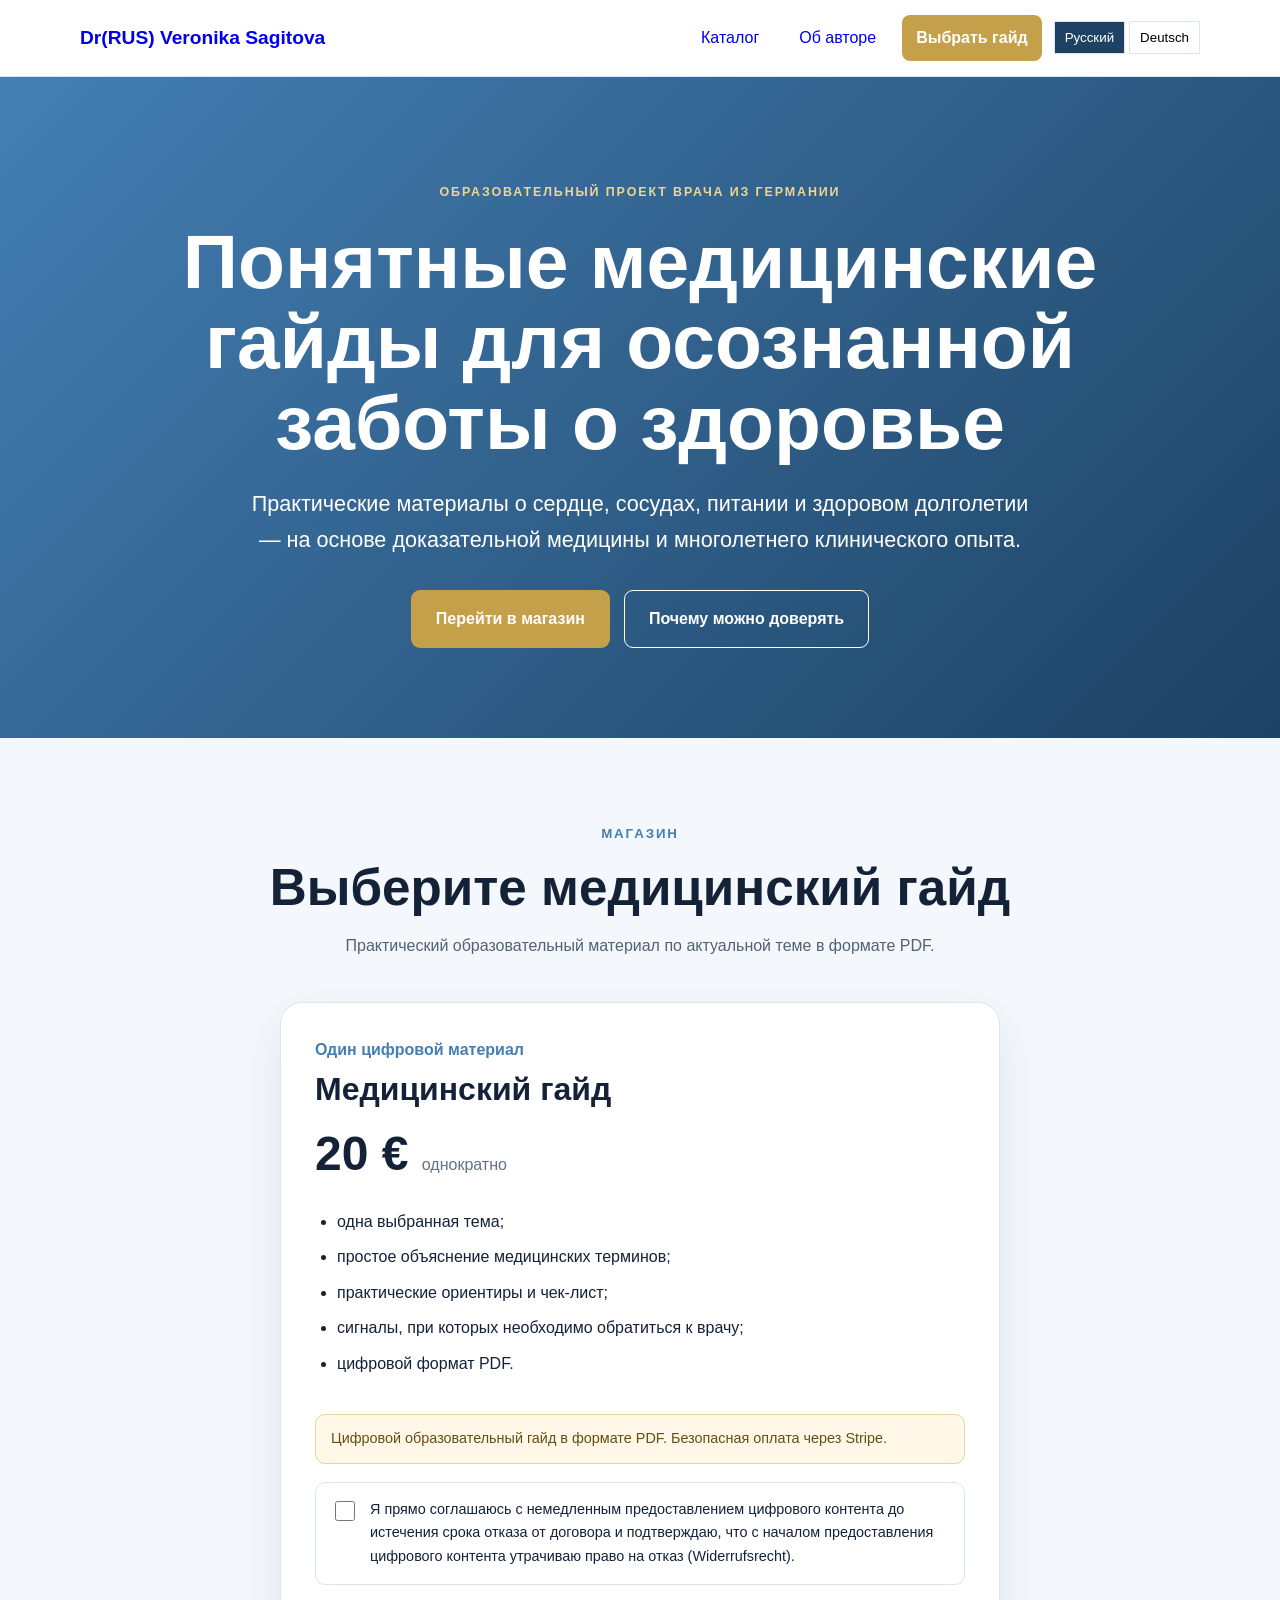
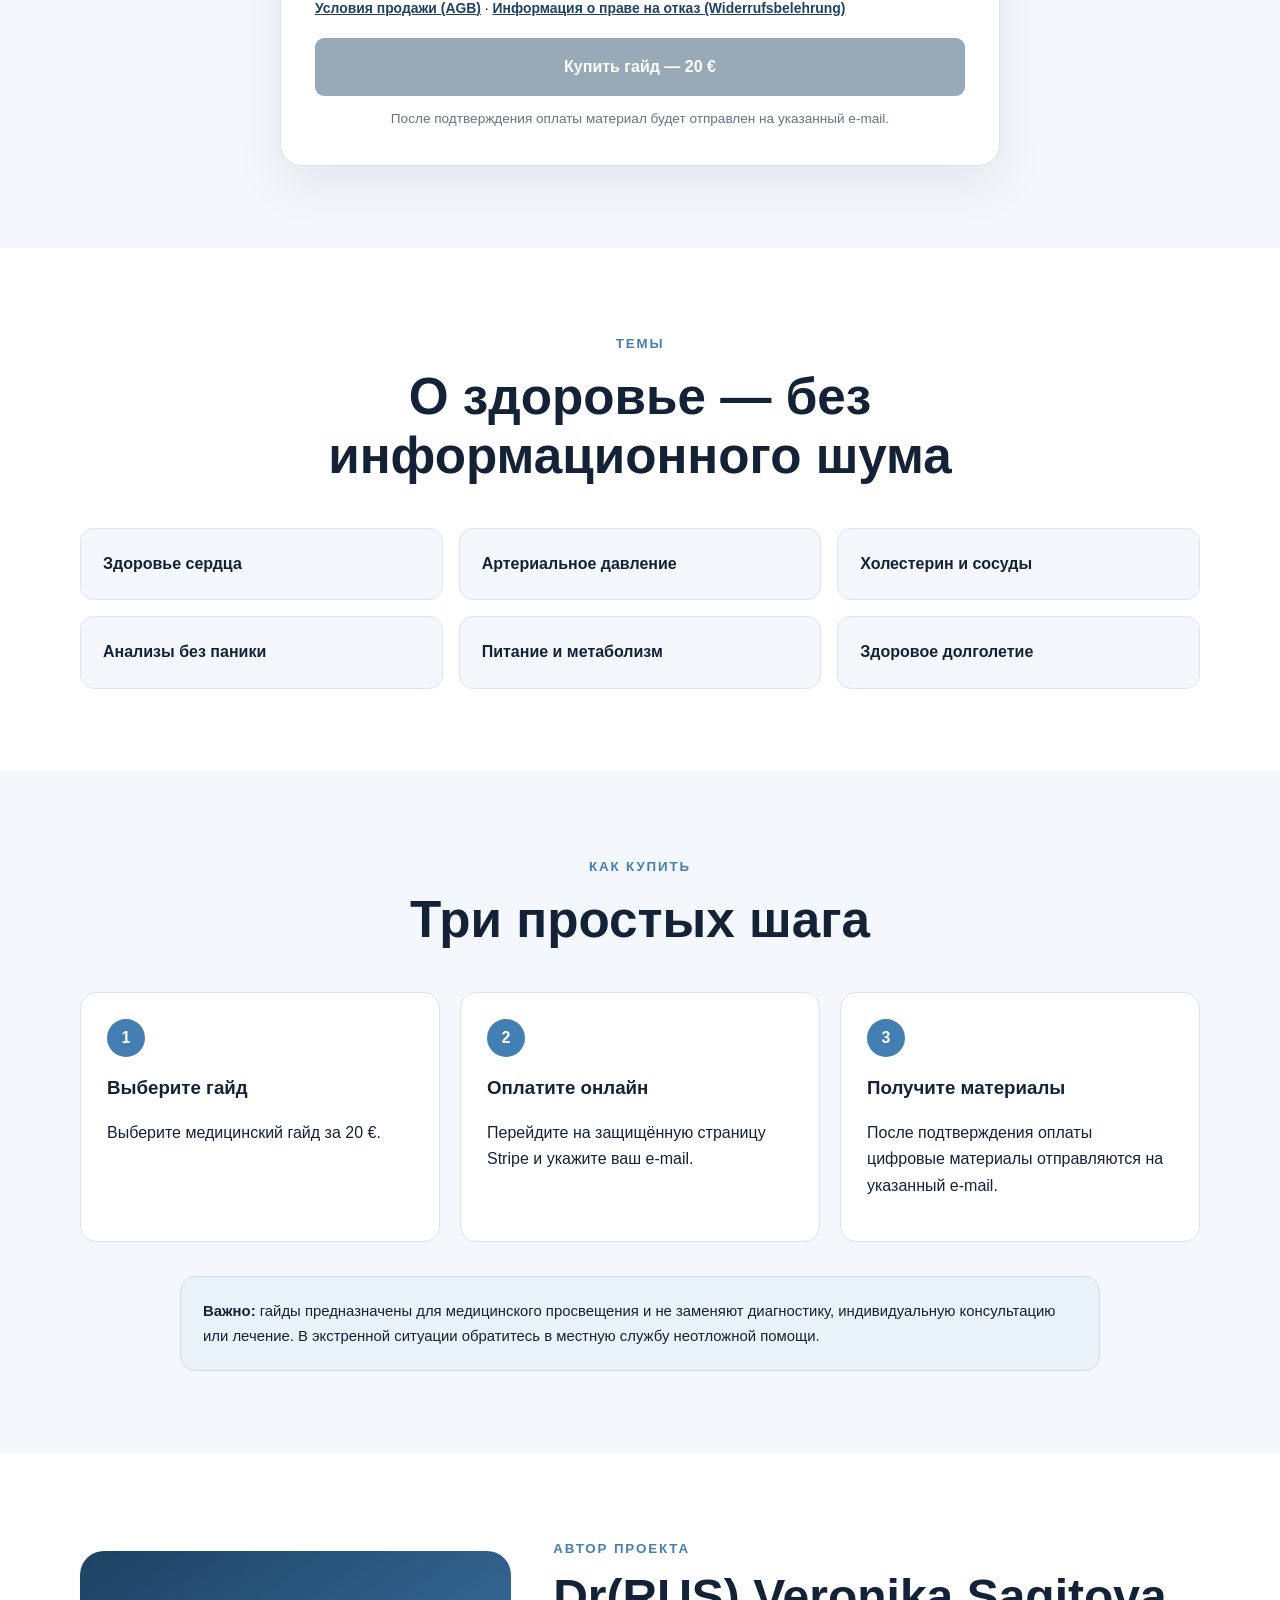
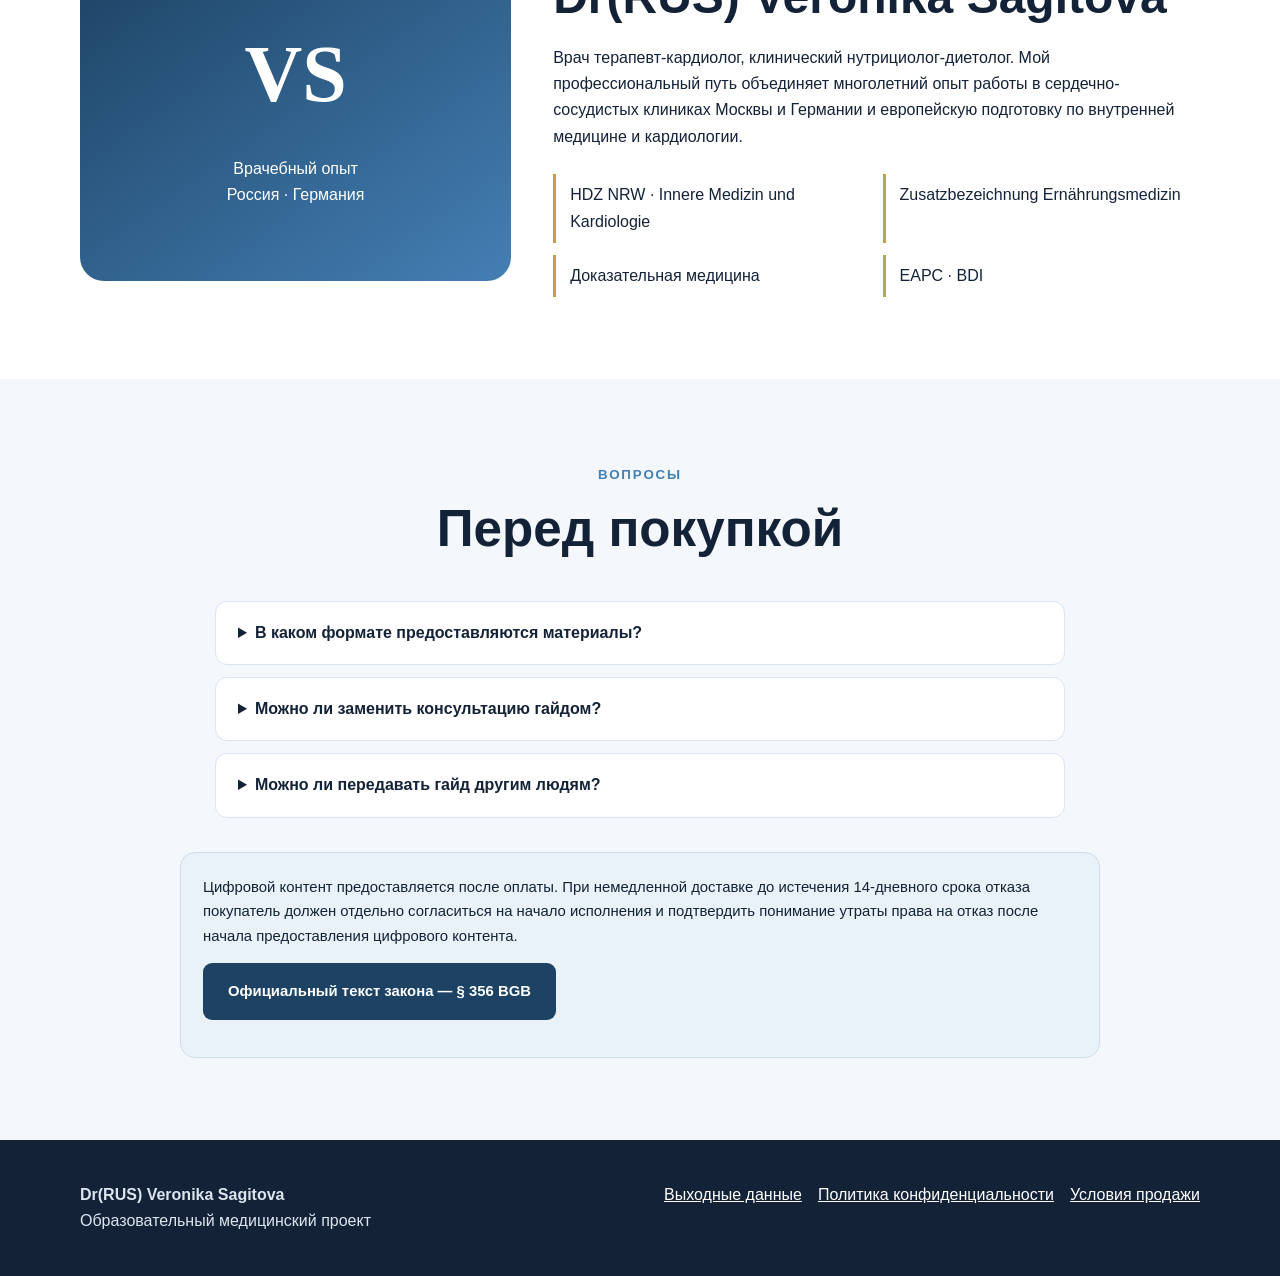
==== commit 4c146e14: "Remove 50 euro guide collection offer" ====
--- a/landing/index.html
+++ b/landing/index.html
@@ -4,17 +4,16 @@
 <meta name="description" content="Медицинские гайды и тематические сборники о здоровье сердца, сосудах, питании и долголетии от опытного врача из Германии.">
 <style>
 :root{--ink:#142238;--blue:#447fb4;--deep:#1d4263;--gold:#c5a04a;--paper:#f4f7fb;--white:#fff;--line:#d9e5f0}*{box-sizing:border-box}html{scroll-behavior:smooth}body{margin:0;font-family:-apple-system,BlinkMacSystemFont,"Segoe UI",sans-serif;color:var(--ink);background:var(--paper);line-height:1.65}.wrap{width:min(1120px,calc(100% - 40px));margin:auto}.top{position:sticky;top:0;z-index:10;background:rgba(255,255,255,.96);border-bottom:1px solid var(--line);backdrop-filter:blur(12px)}.top .wrap{min-height:76px;display:flex;align-items:center;justify-content:space-between;gap:24px}.brand{text-decoration:none;font-size:1.2rem;font-weight:800;white-space:nowrap}.nav{display:flex;align-items:center;gap:12px;flex-wrap:wrap}.nav a{text-decoration:none;padding:10px 14px;border-radius:8px}.nav .buy{color:#fff;background:var(--gold);font-weight:800}.hero{padding:105px 0 90px;background:linear-gradient(135deg,var(--blue),var(--deep));color:#fff;text-align:center}.eyebrow{text-transform:uppercase;letter-spacing:.15em;font-weight:800;font-size:.78rem;color:#f0d58f}.hero h1{font-size:clamp(2.35rem,6vw,4.8rem);line-height:1.05;max-width:920px;margin:18px auto 24px}.hero p{font-size:clamp(1.05rem,2.2vw,1.35rem);max-width:780px;margin:0 auto 32px}.actions{display:flex;justify-content:center;gap:14px;flex-wrap:wrap}.btn{display:inline-block;padding:15px 24px;border-radius:9px;text-decoration:none;font-weight:800;text-align:center;border:1px solid transparent}.btn-primary{background:var(--gold);color:#fff}.btn-secondary{border-color:#fff;color:#fff}.section{padding:82px 0}.white{background:#fff}.heading{text-align:center;max-width:780px;margin:0 auto 42px}.heading small,.doctor-copy small{color:var(--blue);font-weight:800;text-transform:uppercase;letter-spacing:.14em}.heading h2{font-size:clamp(2rem,4vw,3.2rem);line-height:1.15;margin:12px 0}.heading p{color:#526276}.products{display:grid;grid-template-columns:repeat(2,minmax(0,1fr));gap:26px}.card{background:#fff;border:1px solid var(--line);border-radius:22px;padding:34px;box-shadow:0 18px 50px rgba(24,54,86,.08);display:flex;flex-direction:column}.card.featured{border:2px solid var(--gold);position:relative}.badge{position:absolute;top:-15px;right:24px;background:var(--gold);color:#fff;border-radius:30px;padding:7px 15px;font-size:.82rem;font-weight:800}.card-kicker{color:var(--blue);font-weight:800}.card h2{font-size:2rem;line-height:1.15;margin:8px 0}.price{font-size:3rem;line-height:1;font-weight:900;margin:14px 0 22px}.price small{font-size:1rem;color:#647285;font-weight:500}.card ul{padding-left:22px;margin:0 0 28px}.card li{margin:9px 0}.card .btn{margin-top:auto;background:var(--deep);color:#fff;width:100%}.featured .btn{background:var(--gold)}.micro{font-size:.85rem;color:#657386;text-align:center;margin:12px 0 0}.pending{background:#fff8e8;border:1px solid #ead49b;color:#654d14;border-radius:10px;padding:12px 15px;margin:0 0 18px;font-size:.9rem}.topics{display:grid;grid-template-columns:repeat(3,minmax(0,1fr));gap:16px}.topic{background:var(--paper);border:1px solid var(--line);padding:22px;border-radius:14px;font-weight:750}.steps{display:grid;grid-template-columns:repeat(3,minmax(0,1fr));gap:20px}.step{background:#fff;border:1px solid var(--line);border-radius:16px;padding:26px}.step span{display:inline-grid;place-items:center;width:38px;height:38px;border-radius:50%;background:var(--blue);color:#fff;font-weight:900}.step h3{margin:16px 0 8px}.doctor{display:grid;grid-template-columns:.8fr 1.2fr;gap:42px;align-items:center}.doctor-mark{min-height:330px;border-radius:24px;background:linear-gradient(145deg,var(--deep),var(--blue));display:grid;place-items:center;color:#fff;text-align:center;padding:34px}.doctor-mark strong{font-family:Georgia,serif;font-size:5rem}.doctor-copy h2{font-size:clamp(2rem,4vw,3rem);line-height:1.15;margin:8px 0 20px}.trust{display:grid;grid-template-columns:repeat(2,minmax(0,1fr));gap:12px;margin-top:24px}.trust div{border-left:3px solid var(--gold);padding:8px 14px;background:#fff}.note{background:#eaf2f9;border:1px solid #cbddeb;border-radius:15px;padding:22px;max-width:920px;margin:34px auto 0;font-size:.93rem}.faq{max-width:850px;margin:auto}.faq details{background:#fff;border:1px solid var(--line);border-radius:12px;padding:18px 22px;margin:12px 0}.faq summary{cursor:pointer;font-weight:800}.faq p{color:#526276}.footer{padding:42px 0;background:var(--ink);color:#dbe5ee}.footer .wrap{display:flex;justify-content:space-between;gap:28px;flex-wrap:wrap}.legal{display:flex;gap:16px;flex-wrap:wrap}.legal a{color:#fff}.language-switch{display:flex;gap:4px}.language-switch button{border:1px solid var(--line);background:#fff;padding:8px 10px;cursor:pointer}.language-switch .active{background:var(--deep);color:#fff}@media(max-width:800px){.products,.doctor,.steps{grid-template-columns:1fr}.topics{grid-template-columns:repeat(2,1fr)}.nav>a:not(.buy){display:none}.hero{padding:78px 0 68px}.section{padding:62px 0}.card{padding:27px}.trust{grid-template-columns:1fr}}@media(max-width:480px){.wrap{width:min(100% - 24px,1120px)}.brand{font-size:.92rem}.nav{gap:5px}.nav .buy{padding:9px}.topics{grid-template-columns:1fr}.top .wrap{min-height:68px}.price{font-size:2.5rem}}
-.consent{display:flex;align-items:flex-start;gap:12px;margin:0 0 12px;padding:15px;border:1px solid var(--line);border-radius:10px;background:#fff;font-size:.9rem}.consent input{width:20px;height:20px;flex:0 0 auto;margin-top:3px;accent-color:var(--deep)}.consent-links{font-size:.87rem;margin:0 0 18px}.consent-links a{color:var(--deep);font-weight:700}.btn[aria-disabled="true"]{opacity:.45;cursor:not-allowed;pointer-events:none}
+.products{grid-template-columns:minmax(0,720px);justify-content:center}.consent{display:flex;align-items:flex-start;gap:12px;margin:0 0 12px;padding:15px;border:1px solid var(--line);border-radius:10px;background:#fff;font-size:.9rem}.consent input{width:20px;height:20px;flex:0 0 auto;margin-top:3px;accent-color:var(--deep)}.consent-links{font-size:.87rem;margin:0 0 18px}.consent-links a{color:var(--deep);font-weight:700}.btn[aria-disabled="true"]{opacity:.45;cursor:not-allowed;pointer-events:none}
 </style></head><body id="top">
 <header class="top"><div class="wrap"><a class="brand" href="../">Dr(RUS) Veronika Sagitova</a><nav class="nav"><a href="#catalog">Каталог</a><a href="#author">Об авторе</a><a class="buy" href="#catalog">Выбрать гайд</a></nav></div></header>
 <main>
 <section class="hero"><div class="wrap"><div class="eyebrow">Образовательный проект врача из Германии</div><h1>Понятные медицинские гайды для осознанной заботы о здоровье</h1><p>Практические материалы о сердце, сосудах, питании и здоровом долголетии — на основе доказательной медицины и многолетнего клинического опыта.</p><div class="actions"><a class="btn btn-primary" href="#catalog">Перейти в магазин</a><a class="btn btn-secondary" href="#author">Почему можно доверять</a></div></div></section>
-<section class="section" id="catalog"><div class="wrap"><div class="heading"><small>Магазин</small><h2>Выберите удобный формат</h2><p>Начните с одного материала по актуальной теме или выберите сборник для более системного погружения.</p></div><div class="products">
+<section class="section" id="catalog"><div class="wrap"><div class="heading"><small>Магазин</small><h2>Выберите медицинский гайд</h2><p>Практический образовательный материал по актуальной теме в формате PDF.</p></div><div class="products">
 <article class="card" id="guide"><div class="card-kicker">Один цифровой материал</div><h2>Медицинский гайд</h2><div class="price">20 € <small>однократно</small></div><ul><li>одна выбранная тема;</li><li>простое объяснение медицинских терминов;</li><li>практические ориентиры и чек-лист;</li><li>сигналы, при которых необходимо обратиться к врачу;</li><li>цифровой формат PDF.</li></ul><div class="pending">Цифровой образовательный гайд в формате PDF. Безопасная оплата через Stripe.</div><label class="consent"><input type="checkbox" data-guide-consent><span>Я прямо соглашаюсь с немедленным предоставлением цифрового контента до истечения срока отказа от договора и подтверждаю, что с началом предоставления цифрового контента утрачиваю право на отказ (Widerrufsrecht).</span></label><p class="consent-links"><a href="../terms.html?back=landing">Условия продажи (AGB)</a> · <a data-withdrawal-link href="../terms.html?back=landing#withdrawal-ru">Информация о праве на отказ (Widerrufsbelehrung)</a></p><a class="btn" data-guide-payment href="https://buy.stripe.com/7sYdR24ki4k7djp3LY6Na03" target="_blank" rel="noopener" aria-disabled="true" tabindex="-1">Купить гайд — 20 €</a><p class="micro">После подтверждения оплаты материал будет отправлен на указанный e-mail.</p></article>
-<article class="card featured" id="collection"><div class="badge">Системный формат</div><div class="card-kicker">Комплект материалов</div><h2>Сборник медицинских гайдов</h2><div class="price">50 € <small>однократно</small></div><ul><li>несколько взаимосвязанных гайдов;</li><li>целостное понимание выбранного направления;</li><li>пошаговая структура изучения;</li><li>практические памятки и чек-листы;</li><li>цифровой формат PDF.</li></ul><div class="pending">Безопасная оплата через Stripe. До подключения новой платёжной ссылки запрос оформляется по e-mail.</div><a class="btn" href="mailto:info@veronikasagitova.com?subject=Покупка%20сборника%20гайдов%20за%2050%20евро">Купить сборник — 50 €</a><p class="micro">Состав конкретного сборника указывается перед покупкой.</p></article>
 </div></div></section>
 <section class="section white"><div class="wrap"><div class="heading"><small>Темы</small><h2>О здоровье — без информационного шума</h2></div><div class="topics"><div class="topic">Здоровье сердца</div><div class="topic">Артериальное давление</div><div class="topic">Холестерин и сосуды</div><div class="topic">Анализы без паники</div><div class="topic">Питание и метаболизм</div><div class="topic">Здоровое долголетие</div></div></div></section>
-<section class="section"><div class="wrap"><div class="heading"><small>Как купить</small><h2>Три простых шага</h2></div><div class="steps"><div class="step"><span>1</span><h3>Выберите формат</h3><p>Один гайд за 20 € или тематический сборник за 50 €.</p></div><div class="step"><span>2</span><h3>Оплатите онлайн</h3><p>Перейдите на защищённую страницу Stripe и укажите ваш e-mail.</p></div><div class="step"><span>3</span><h3>Получите материалы</h3><p>После подтверждения оплаты цифровые материалы отправляются на указанный e-mail.</p></div></div><div class="note"><strong>Важно:</strong> гайды предназначены для медицинского просвещения и не заменяют диагностику, индивидуальную консультацию или лечение. В экстренной ситуации обратитесь в местную службу неотложной помощи.</div></div></section>
+<section class="section"><div class="wrap"><div class="heading"><small>Как купить</small><h2>Три простых шага</h2></div><div class="steps"><div class="step"><span>1</span><h3>Выберите гайд</h3><p>Выберите медицинский гайд за 20 €.</p></div><div class="step"><span>2</span><h3>Оплатите онлайн</h3><p>Перейдите на защищённую страницу Stripe и укажите ваш e-mail.</p></div><div class="step"><span>3</span><h3>Получите материалы</h3><p>После подтверждения оплаты цифровые материалы отправляются на указанный e-mail.</p></div></div><div class="note"><strong>Важно:</strong> гайды предназначены для медицинского просвещения и не заменяют диагностику, индивидуальную консультацию или лечение. В экстренной ситуации обратитесь в местную службу неотложной помощи.</div></div></section>
 <section class="section white" id="author"><div class="wrap doctor"><div class="doctor-mark"><div><strong>VS</strong><p>Врачебный опыт<br>Россия · Германия</p></div></div><div class="doctor-copy"><small>Автор проекта</small><h2>Dr(RUS) Veronika Sagitova</h2><p>Врач терапевт-кардиолог, клинический нутрициолог-диетолог. Мой профессиональный путь объединяет многолетний опыт работы в сердечно-сосудистых клиниках Москвы и Германии и европейскую подготовку по внутренней медицине и кардиологии.</p><div class="trust"><div>HDZ NRW · Innere Medizin und Kardiologie</div><div>Zusatzbezeichnung Ernährungsmedizin</div><div>Доказательная медицина</div><div>EAPC · BDI</div></div></div></div></section>
-<section class="section"><div class="wrap"><div class="heading"><small>Вопросы</small><h2>Перед покупкой</h2></div><div class="faq"><details><summary>В каком формате предоставляются материалы?</summary><p>Это цифровые материалы в формате PDF. Для их получения необходимо указать действующий e-mail.</p></details><details><summary>Можно ли заменить консультацию гайдом?</summary><p>Нет. Гайд носит образовательный характер и не учитывает вашу полную медицинскую историю, результаты осмотра и индивидуальные противопоказания.</p></details><details><summary>Можно ли передавать гайд другим людям?</summary><p>Материалы защищены авторским правом и предназначены только для личного использования покупателем.</p></details><details><summary>Что входит в сборник?</summary><p>Состав зависит от выбранной темы и будет указан в описании перед оплатой. Сборник объединяет несколько взаимосвязанных материалов.</p></details></div><div class="note">Цифровой контент предоставляется после оплаты. При немедленной доставке до истечения 14-дневного срока отказа покупатель должен отдельно согласиться на начало исполнения и подтвердить понимание утраты права на отказ после начала предоставления цифрового контента.<p><a class="btn" href="https://www.gesetze-im-internet.de/bgb/__356.html" target="_blank" rel="noopener" style="background:var(--deep);color:#fff">Официальный текст закона — § 356 BGB</a></p></div></div></section>
-</main><footer class="footer"><div class="wrap"><div><strong>Dr(RUS) Veronika Sagitova</strong><div>Образовательный медицинский проект</div></div><div class="legal"><a href="../impressum.html?back=landing">Выходные данные</a><a href="../datenschutz.html?back=landing">Политика конфиденциальности</a><a href="../terms.html?back=landing">Условия продажи</a></div></div></footer><script src="i18n-landing.js?v=consent-20260920"></script><script>(()=>{const checkbox=document.querySelector('[data-guide-consent]');const payment=document.querySelector('[data-guide-payment]');if(!checkbox||!payment)return;const sync=()=>{const enabled=checkbox.checked;payment.setAttribute('aria-disabled',String(!enabled));payment.tabIndex=enabled?0:-1};checkbox.addEventListener('change',sync);payment.addEventListener('click',event=>{if(!checkbox.checked)event.preventDefault()});sync()})();</script></body></html>
+<section class="section"><div class="wrap"><div class="heading"><small>Вопросы</small><h2>Перед покупкой</h2></div><div class="faq"><details><summary>В каком формате предоставляются материалы?</summary><p>Это цифровые материалы в формате PDF. Для их получения необходимо указать действующий e-mail.</p></details><details><summary>Можно ли заменить консультацию гайдом?</summary><p>Нет. Гайд носит образовательный характер и не учитывает вашу полную медицинскую историю, результаты осмотра и индивидуальные противопоказания.</p></details><details><summary>Можно ли передавать гайд другим людям?</summary><p>Материалы защищены авторским правом и предназначены только для личного использования покупателем.</p></details></div><div class="note">Цифровой контент предоставляется после оплаты. При немедленной доставке до истечения 14-дневного срока отказа покупатель должен отдельно согласиться на начало исполнения и подтвердить понимание утраты права на отказ после начала предоставления цифрового контента.<p><a class="btn" href="https://www.gesetze-im-internet.de/bgb/__356.html" target="_blank" rel="noopener" style="background:var(--deep);color:#fff">Официальный текст закона — § 356 BGB</a></p></div></div></section>
+</main><footer class="footer"><div class="wrap"><div><strong>Dr(RUS) Veronika Sagitova</strong><div>Образовательный медицинский проект</div></div><div class="legal"><a href="../impressum.html?back=landing">Выходные данные</a><a href="../datenschutz.html?back=landing">Политика конфиденциальности</a><a href="../terms.html?back=landing">Условия продажи</a></div></div></footer><script src="i18n-landing.js?v=guide-only-20260920"></script><script>(()=>{const checkbox=document.querySelector('[data-guide-consent]');const payment=document.querySelector('[data-guide-payment]');if(!checkbox||!payment)return;const sync=()=>{const enabled=checkbox.checked;payment.setAttribute('aria-disabled',String(!enabled));payment.tabIndex=enabled?0:-1};checkbox.addEventListener('change',sync);payment.addEventListener('click',event=>{if(!checkbox.checked)event.preventDefault()});sync()})();</script></body></html>
